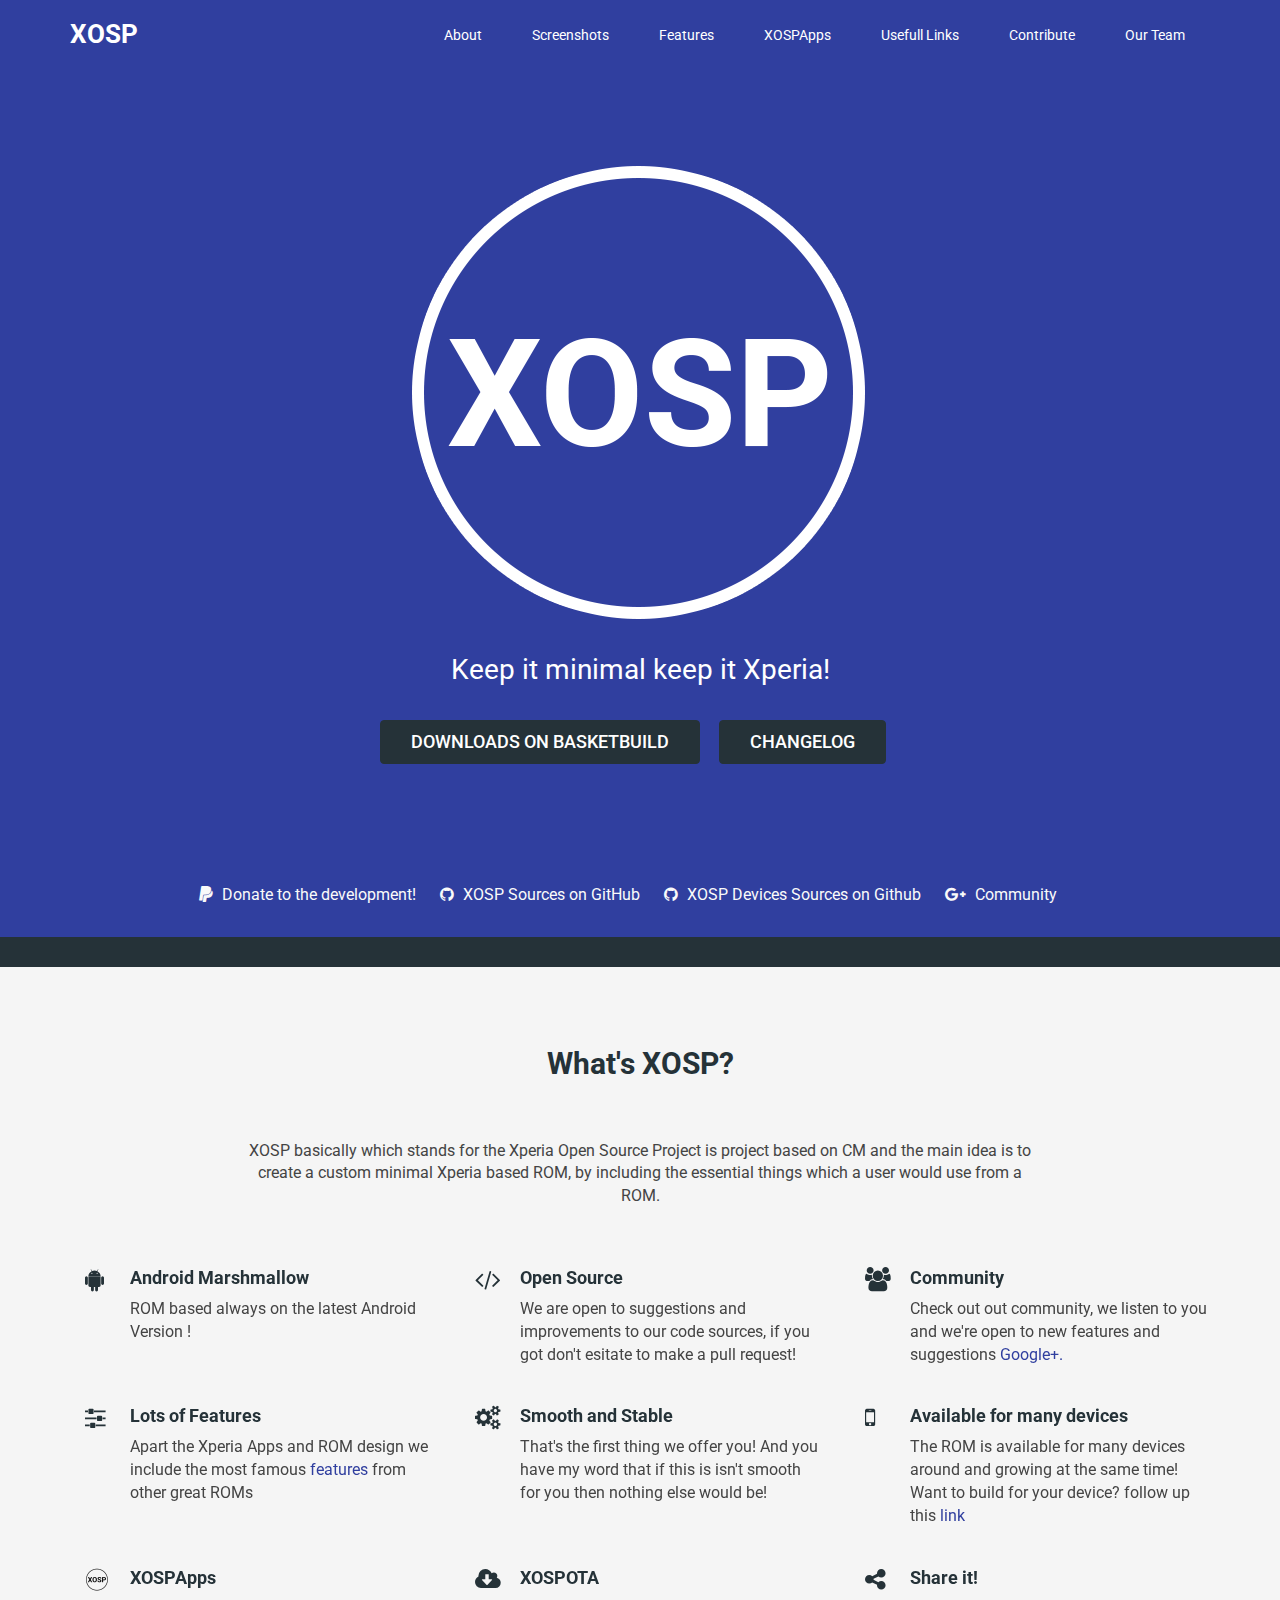
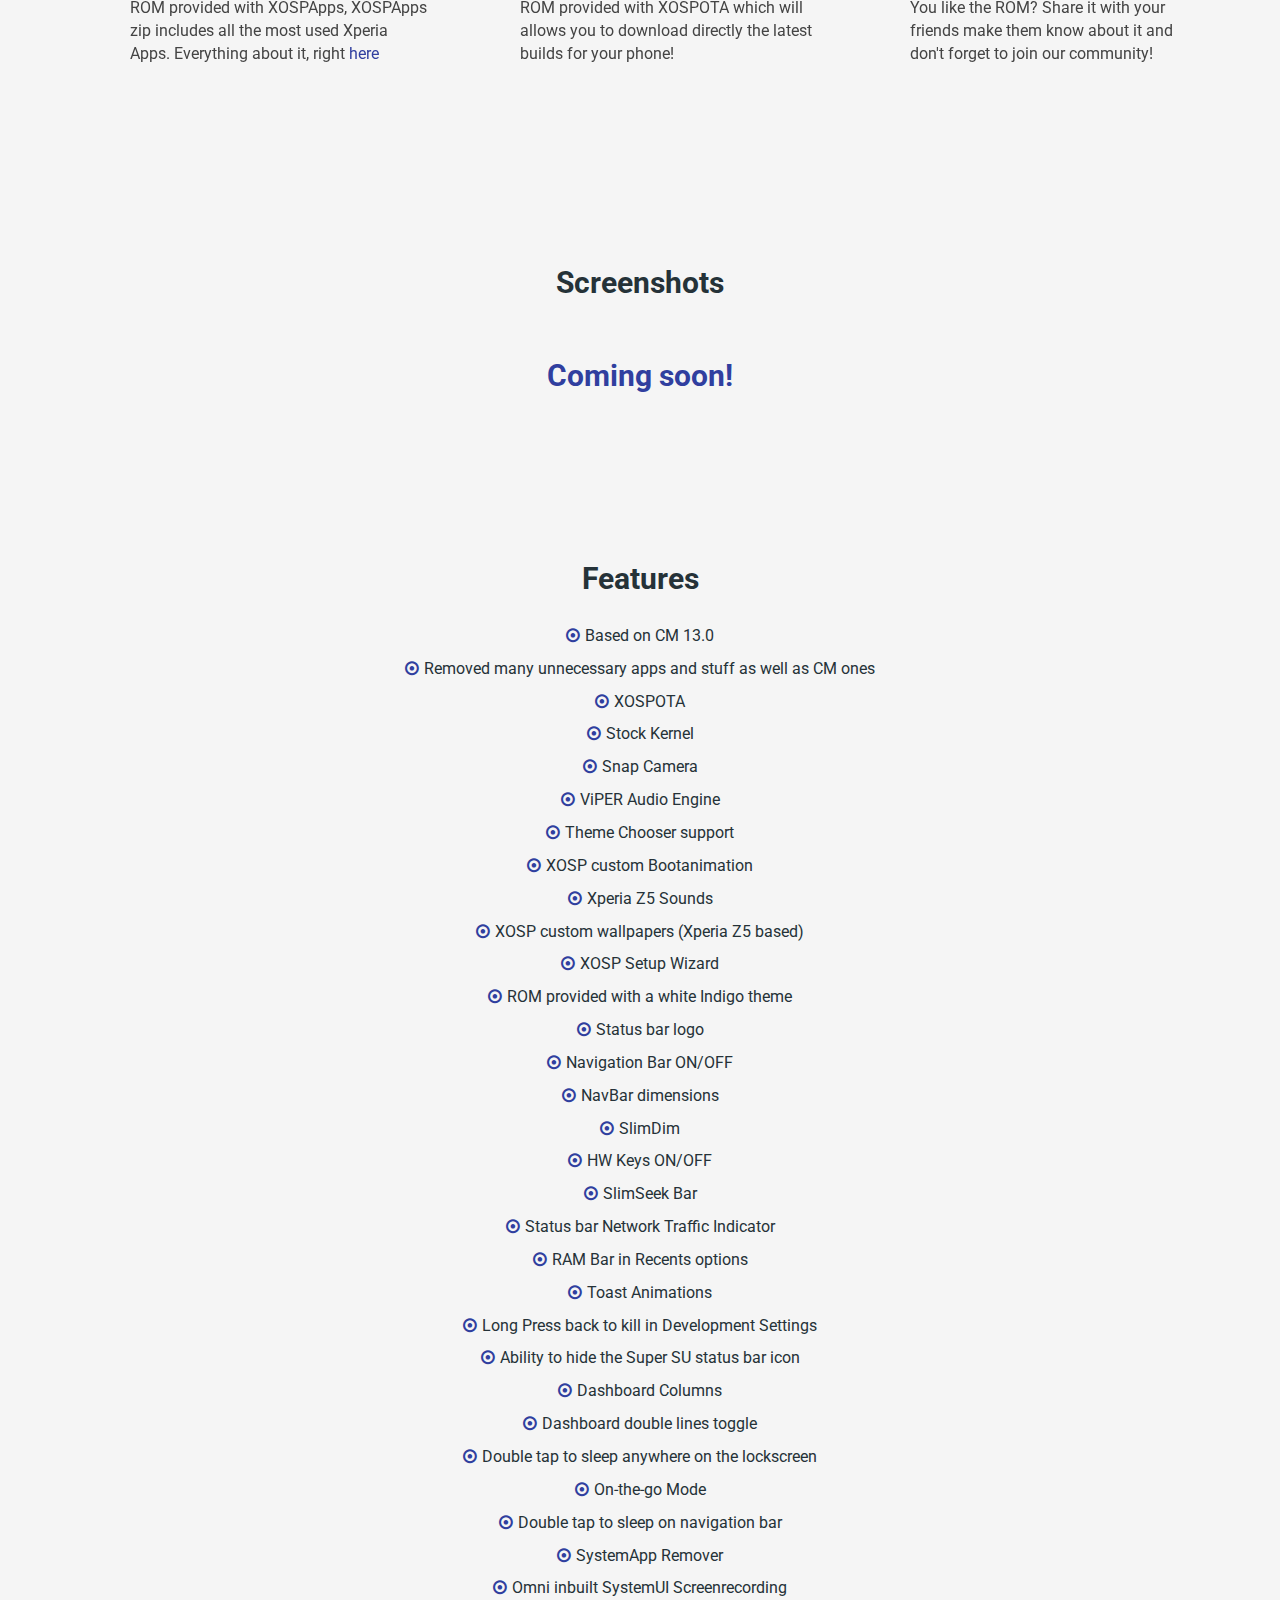
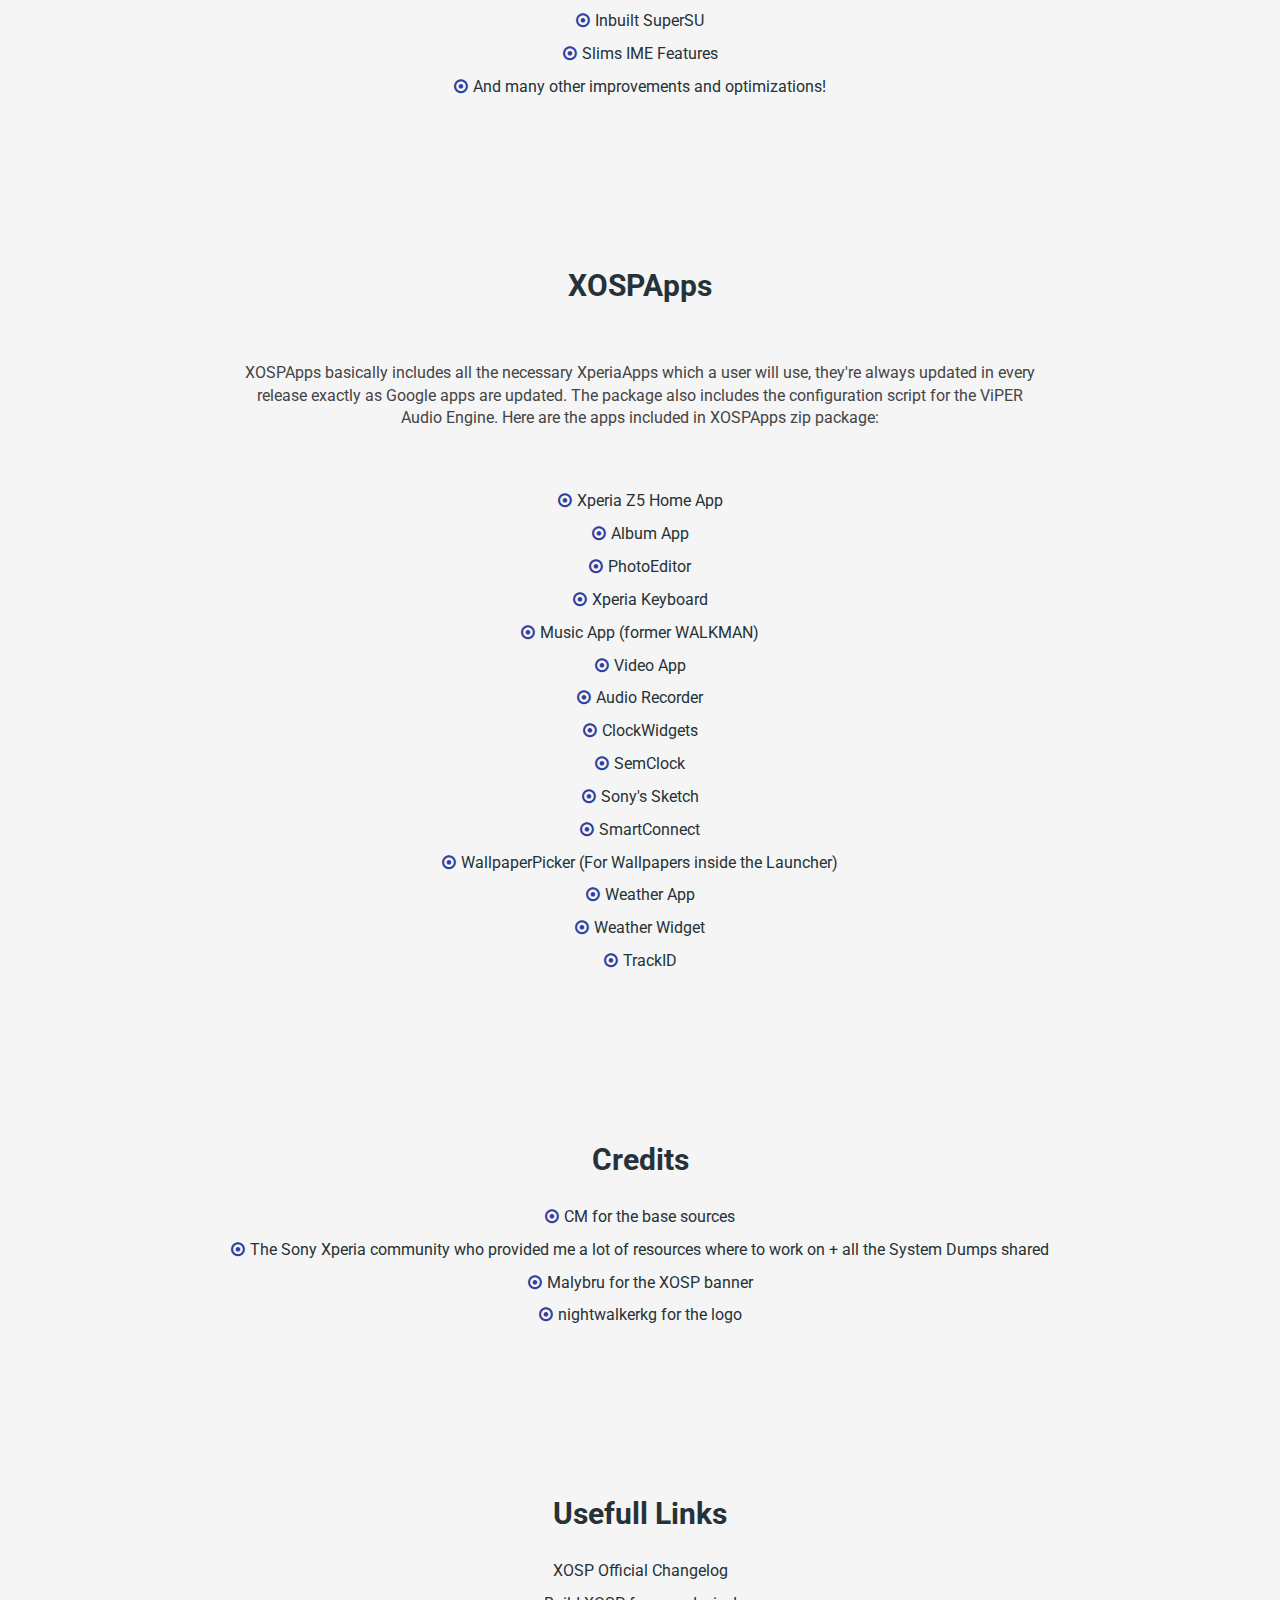
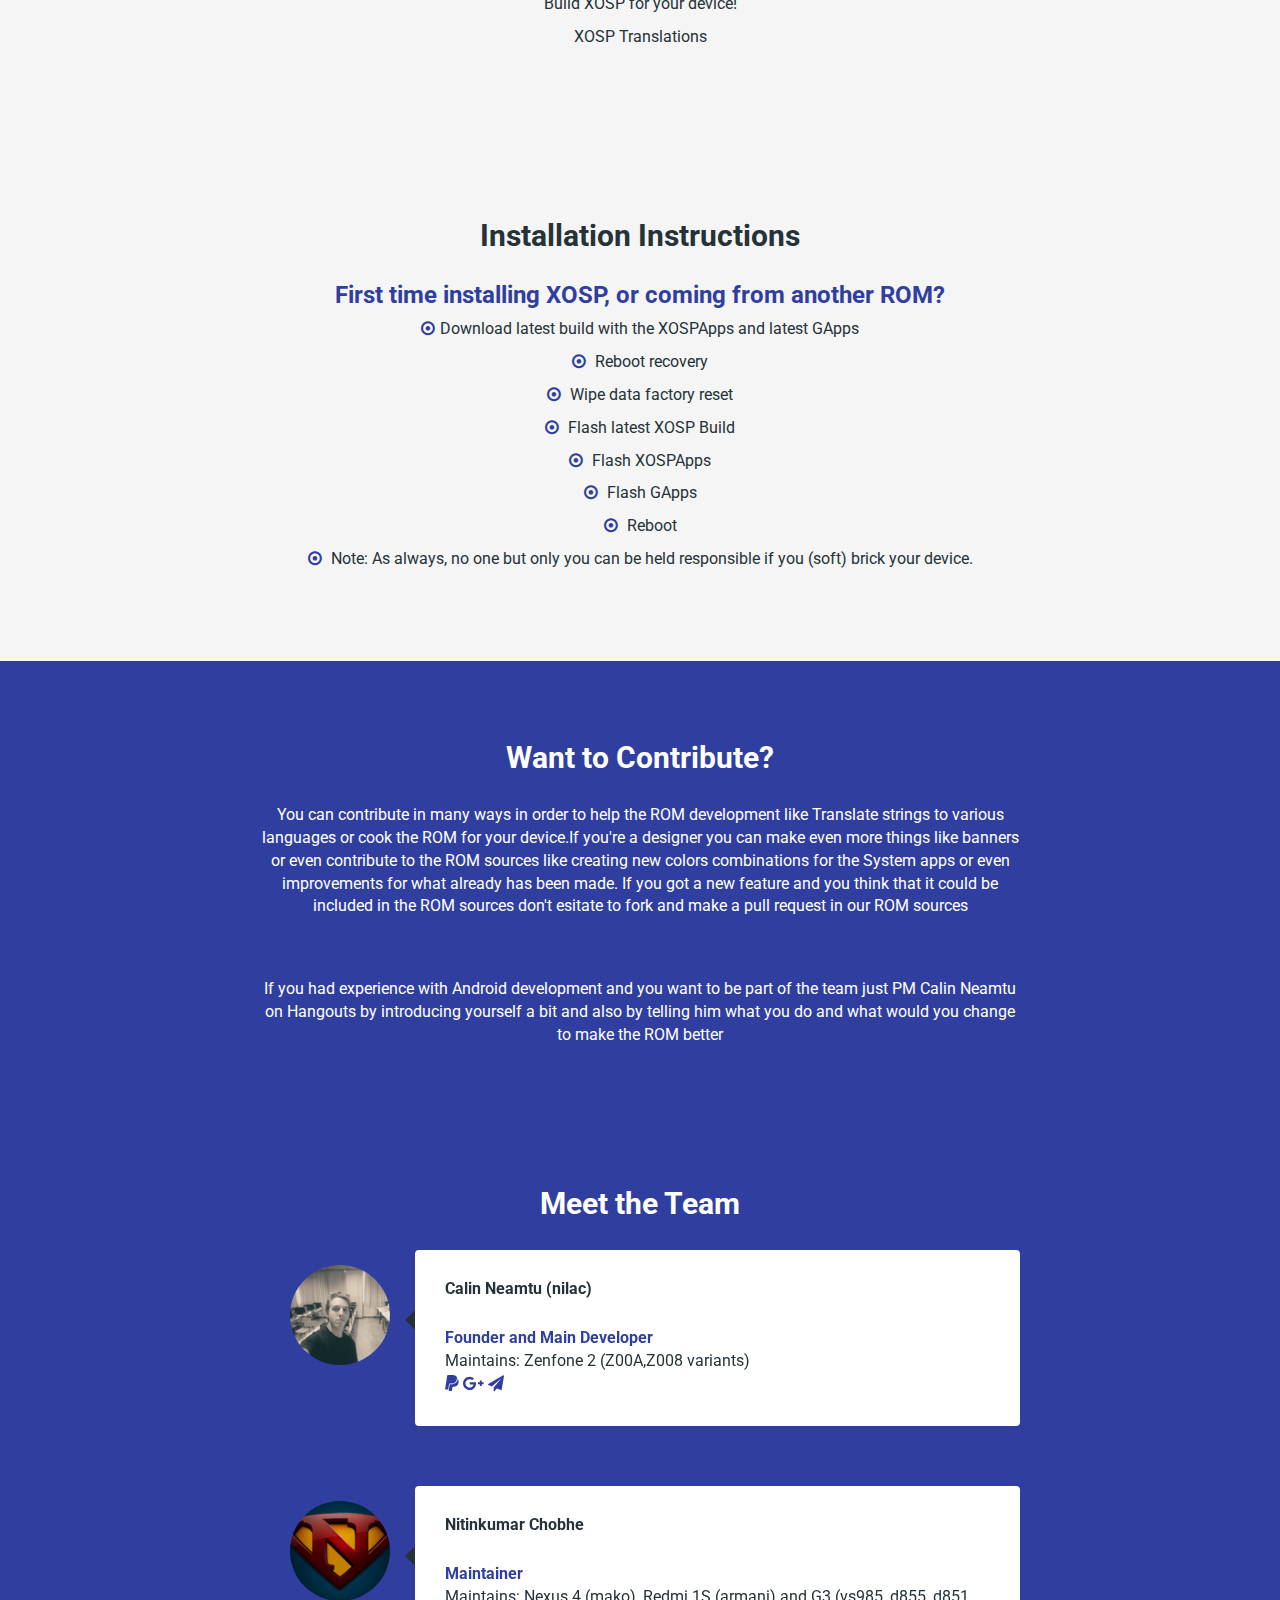
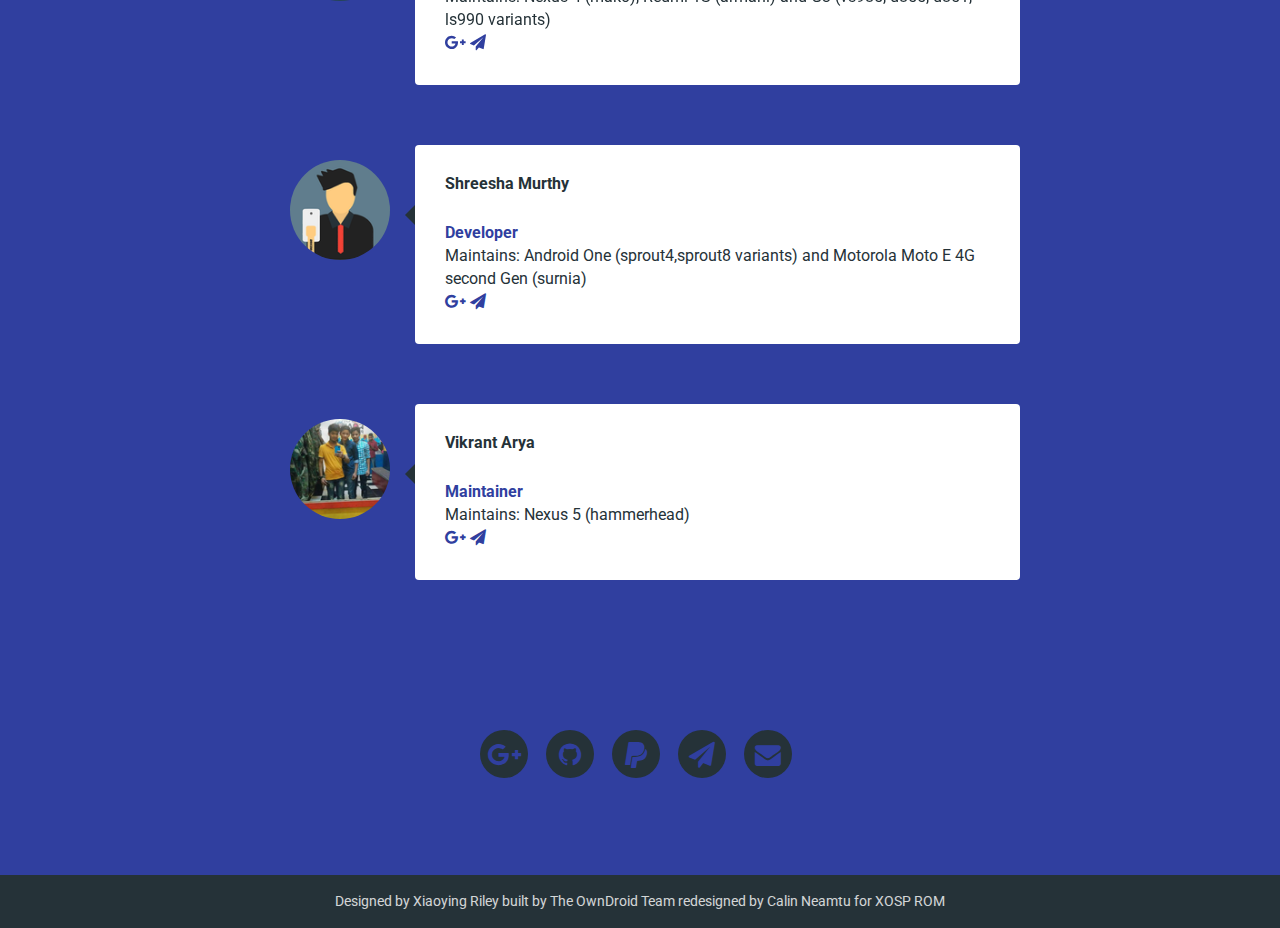
==== index.html @ aa4f6e62 "Small Updates" ====
<!DOCTYPE html>
<!--[if IE 8]> <html lang="en" class="ie8"> <![endif]-->
<!--[if IE 9]> <html lang="en" class="ie9"> <![endif]-->
<!--[if !IE]><!-->
<html lang="en">
<!--<![endif]-->

<head>
    <title>XOSP</title>
    <!-- Meta -->
    <meta charset="utf-8">
    <meta http-equiv="X-UA-Compatible" content="IE=edge">
    <meta name="viewport" content="width=device-width, initial-scale=1.0">
<!--
    ____  ___________    ___________________  
    \   \/  /\_____  \  /   _____/\______   \  
    \     /  /   |   \ \_____  \  |     ___/ 
    /     \ /    |    \/        \ |    |     
    /___/\  \\_______  /_______  / |____|   
    \_/        \/        \/          

  Official Website for XOSP ROM. Website created by Xiaoying Riley, built by the OwnDroid Team,redesigned Calin Neamtu for XOSP ROM.
  Code available on Github:
  https://github.com/OwnROM/ownrom.github.io
-->
    <!--Import Google Icon Font
      <link href="http://fonts.googleapis.com/icon?family=Material+Icons" rel="stylesheet">
      <!--Import materialize.css
      <link type="text/css" rel="stylesheet" href="assets/plugins/materialize/css/materialize.min.css"  media="screen,projection"/>

      <!--Let browser know website is optimized for mobile
      <meta name="viewport" contet="width=device-width, initial-scale=1.0"/>
    </head>

    <body>
      <!--Import jQuery before materialize.js
      <script type="text/javascript" src="https://code.jquery.com/jquery-2.1.1.min.js"></script>
      <script type="text/javascript" src="assets/plugins/materialize/js/materialize.min.js"></script>
    </body> -->
    <meta name="description" content="XOSP basically which stands for the Xperia Open Source Project is project based on CM and the main idea is to create a custom minimal Xperia based ROM, by including the essential things which a user would use from a ROM.">
    <meta name="author" content="Calin Neamtu">
    <meta name="keywords" content="Android,Custom ROM">
    <meta name=theme-color content="#303f9f">
    <meta name="viewport" content="width=device-width">
    <link rel="shortcut icon" href="favicon.ico">
    <link href='http://fonts.googleapis.com/css?family=Lato:300,400,300italic,400italic' rel='stylesheet' type='text/css'>
    <link href='http://fonts.googleapis.com/css?family=Montserrat:400,700' rel='stylesheet' type='text/css'>
    <!-- Global CSS -->
    <link rel="stylesheet" href="assets/plugins/bootstrap/css/bootstrap.min.css">
    <!-- Plugins CSS -->
    <link rel="stylesheet" href="assets/plugins/font-awesome/css/font-awesome.css">
    <link rel="stylesheet" href="assets/plugins/prism/prism.css">
    <!-- Theme CSS -->
    <link id="theme-style" rel="stylesheet" href="assets/css/styles.css">
    <link href='http://fonts.googleapis.com/css?family=Roboto:500,100,300,700,400' rel='stylesheet' type='text/css'>
</head>

<body data-spy="scroll">
    <!-- Header -->
    <header id="header" class="header">
        <div class="container">
            <h1 class="logo pull-left">
                <a class="scrollto" href="#promo">
                    <span class="logo-title">XOSP</span>
                </a>
            </h1>
            <nav id="main-nav" class="main-nav navbar-right" role="navigation">
                <div class="navbar-header">
                    <button class="navbar-toggle" type="button" data-toggle="collapse" data-target="#navbar-collapse">
                        <span class="sr-only">Toggle navigation</span>
                        <span class="icon-bar"></span>
                        <span class="icon-bar"></span>
                        <span class="icon-bar"></span>
                    </button>
                </div>
                <div class="navbar-collapse collapse" id="navbar-collapse">
                    <ul class="nav navbar-nav">
                        <li class="active nav-item sr-only"><a class="scrollto" href="#promo">Home</a>
                        </li>
                        <li class="nav-item"><a class="scrollto" href="#about">About</a>
                        </li>
                        <li class="nav-item"><a class="scrollto" href="#screenshots">Screenshots</a>
                        </li>
                        <li class="nav-item"><a class="scrollto" href="#features">Features</a>
                        </li>
                        <li class="nav-item"><a class="scrollto" href="#xospapps">XOSPApps</a>
                        </li>
                        <li class="nav-item"><a class="scrollto" href="#usefull_links">Usefull Links</a>
                        </li>
                        <li class="nav-item"><a class="scrollto" href="#contact">Contribute</a>
                        </li>
                        <li class="nav-item last"><a class="scrollto" href="#team">Our Team</a>
                        </li>
                    </ul>
                </div>
            </nav>
        </div>
    </header>

    <!-- Promo -->
    <section id="promo" class="promo section offset-header">
        <div class="container text-center">
        <div id="logo-background">
        <img alt="XOSP Logo" src="assets/images/xosp_white.png" />
        </div>
            <p class="intro">Keep it minimal keep it Xperia!</p>
            <div class="btns">
                <a class="btn btn-cta-primary" href="https://basketbuild.com/devs/XOSP">Downloads on BasketBuild</a>
                <a class="btn btn-cta-primary" href="changelog.html">ChangeLog</a>
            </div>
            <ul class="meta list-inline">
            <i class="fa fa-paypal"></i>
                        <li><a href="https://goo.gl/l9m5rr" target="_blank">Donate to the development!</a>
                        </li>
            <i class="fa fa-github"></i>
                        <li><a href="https://goo.gl/o5w9hI" target="_blank">XOSP Sources on GitHub</a>
                        </li>
            <i class="fa fa-github"></i>
                        <li><a href="https://goo.gl/LhO6u1" target="_blank">XOSP Devices Sources on Github</a>
                        </li>
            <i class="fa fa-google-plus"></i>
                        <li><a href="https://goo.gl/RZMYRL" target="_blank">Community</a>
                        </li>
            </ul>
        </div>
        <div class="social-media">
            <div class="social-media-inner container text-center">
                <ul class="list-inline">
                </ul>
            </div>
        </div>
    </section>

    <section id="about" class="about section">
        <div class="container">
            <h2 class="title text-center">What's XOSP?</h2>
            <p class="intro text-center">XOSP basically which stands for the Xperia Open Source Project is project based on CM and the main idea is to create a custom minimal Xperia based ROM, by including the essential things which a user would use from a ROM.</p>
            <div class="row">
                <div class="item col-md-4 col-sm-6 col-xs-12">
                    <div class="icon-holder">
                        <i class="fa fa-android"></i>
                    </div>
                    <div class="content">
                        <h3 class="sub-title">Android Marshmallow</h3>
                        <p>ROM based always on the latest Android Version !</a>
                        </p>
                    </div>
                </div>
                <div class="item col-md-4 col-sm-6 col-xs-12">
                    <div class="icon-holder">
                        <i class="fa fa-code"></i>
                    </div>
                    <div class="content">
                        <h3 class="sub-title">Open Source</h3>
                        <p>We are open to suggestions and improvements to our code sources, if you got don't esitate to make a pull request!
                        </p>
                    </div>
                </div>
                <div class="item col-md-4 col-sm-6 col-xs-12">
                    <div class="icon-holder">
                        <i class="fa fa-users"></i>
                    </div>
                    <div class="content">
                        <h3 class="sub-title">Community</h3>
                        <p>Check out out community, we listen to you and we're open to new features and suggestions <a href="https://goo.gl/RZMYRL" target="_blank">Google+.</a>
                        </p>
                    </div>
                </div>
                <div class="clearfix visible-md"></div>
                <div class="item col-md-4 col-sm-6 col-xs-12">
                    <div class="icon-holder">
                        <i class="fa fa-sliders"></i>
                    </div>
                    <div class="content">
                        <h3 class="sub-title">Lots of Features</h3>
                        <p>Apart the Xperia Apps and ROM design we include the most famous <a href="#features">features</a> from other great ROMs </p>
                    </div>
                </div>
                <div class="item col-md-4 col-sm-6 col-xs-12">
                    <div class="icon-holder">
                        <i class="fa fa-cogs"></i>
                    </div>
                    <div class="content">
                        <h3 class="sub-title">Smooth and Stable</h3>
                        <p>That's the first thing we offer you! And you have my word that if this is isn't smooth for you then nothing else would be!</p>
                    </div>
                </div>
                <div class="item col-md-4 col-sm-6 col-xs-12">
                    <div class="icon-holder">
                        <i class="fa fa-mobile"></i>
                    </div>
                    <div class="content">
                        <h3 class="sub-title">Available for many devices</h3>
                        <p>The ROM is available for many devices around and growing at the same time! Want to build for your device? follow up this <a href="https://github.com/XOSP-Project/platform_manifest" target="_blank">link</a>
                        </p>
                    </div>
                </div>
                <div class="item col-md-4 col-sm-6 col-xs-12">
                    <div class="icon-holder">
                       <img alt="Client Logo" title="Client Logo" src="assets/images/ic_reborn_main.png" /> 
                    </div>
                    <div class="content">
                        <h3 class="sub-title">XOSPApps</h3>
                        <p>ROM provided with XOSPApps, XOSPApps zip includes all the most used Xperia Apps. Everything about it, right <a href="#xospapps">here</a>
                        </p>
                    </div>
                </div>
                <div class="item col-md-4 col-sm-6 col-xs-12">
                    <div class="icon-holder">
                    <i class="fa fa-cloud-download"></i> 
                    </div>
                    <div class="content">
                        <h3 class="sub-title">XOSPOTA</h3>
                        <p>ROM provided with XOSPOTA which will allows you to download directly the latest builds for your phone!
                        </p>
                    </div>
                </div>
                <div class="item col-md-4 col-sm-6 col-xs-12">
                    <div class="icon-holder">
                    <i class="fa fa-share-alt"></i> 
                    </div>
                    <div class="content">
                        <h3 class="sub-title">Share it!</h3>
                        <p>You like the ROM? Share it with your friends make them know about it and don't forget to join our community!</a>
                        </p>
                    </div>
                </div>
            </div>
        </div>
    </section>  

    <!-- Screenshots -->
    <section id="screenshots" class="screenshots section">
        <div class="container">
            <div class="row text-center">
                <h2 class="title text-center">Screenshots</h2>
                <!--    <img width="250" height="423" class="text-center" src="assets/images/rsz_test1.png" />
                    <img width="250" height="423" class="text-center" src="assets/images/rsz_test1.png" />
                    <div class="btns">
                        <a class="btn btn-cta-primary" href="https://basketbuild.com/devs/XOSP">More Screenshots</a>
                -->
                <h2 class="subtitle text-center">Coming soon!</h2>
                </h2>
            </div>
        </div>
    </section>

    <!-- Features -->
    <section id="features" class="features section">
        <div class="container">
        <div class="row text-center">
            <h2 class="title">Features</h2>
            <ul class="feature-list list-unstyled">
                <li><i class="fa fa-dot-circle-o "></i>Based on CM 13.0</li>
                <li><i class="fa fa-dot-circle-o "></i>Removed many unnecessary apps and stuff as well as CM ones</li>
                <li><i class="fa fa-dot-circle-o "></i>XOSPOTA</li>
                <li><i class="fa fa-dot-circle-o "></i>Stock Kernel</li>
                <li><i class="fa fa-dot-circle-o "></i>Snap Camera</li>
                <li><i class="fa fa-dot-circle-o "></i>ViPER Audio Engine</li>
                <li><i class="fa fa-dot-circle-o "></i>Theme Chooser support</li>
                <li><i class="fa fa-dot-circle-o "></i>XOSP custom Bootanimation</li>
                <li><i class="fa fa-dot-circle-o "></i>Xperia Z5 Sounds</li>
                <li><i class="fa fa-dot-circle-o "></i>XOSP custom wallpapers (Xperia Z5 based)</li>
                <li><i class="fa fa-dot-circle-o "></i>XOSP Setup Wizard</li>
                <li><i class="fa fa-dot-circle-o "></i>ROM provided with a white Indigo theme</li>
                <li><i class="fa fa-dot-circle-o "></i>Status bar logo</li>
                <li><i class="fa fa-dot-circle-o "></i>Navigation Bar ON/OFF</li>
                <li><i class="fa fa-dot-circle-o "></i>NavBar dimensions</li>
                <li><i class="fa fa-dot-circle-o "></i>SlimDim</li>
                <li><i class="fa fa-dot-circle-o "></i>HW Keys ON/OFF</li>
                <li><i class="fa fa-dot-circle-o "></i>SlimSeek Bar</li>
                <li><i class="fa fa-dot-circle-o "></i>Status bar Network Traffic Indicator</li>
                <li><i class="fa fa-dot-circle-o "></i>RAM Bar in Recents options</li>
                <li><i class="fa fa-dot-circle-o "></i>Toast Animations</li>
                <li><i class="fa fa-dot-circle-o "></i>Long Press back to kill in Development Settings</li>
                <li><i class="fa fa-dot-circle-o "></i>Ability to hide the Super SU status bar icon</li>
                <li><i class="fa fa-dot-circle-o "></i>Dashboard Columns</li>
                <li><i class="fa fa-dot-circle-o "></i>Dashboard double lines toggle</li>
                <li><i class="fa fa-dot-circle-o "></i>Double tap to sleep anywhere on the lockscreen</li>
                <li><i class="fa fa-dot-circle-o "></i>On-the-go Mode</li>
                <li><i class="fa fa-dot-circle-o "></i>Double tap to sleep on navigation bar</li>
                <li><i class="fa fa-dot-circle-o "></i>SystemApp Remover</li>
                <li><i class="fa fa-dot-circle-o "></i>Omni inbuilt SystemUI Screenrecording</li>
                <li><i class="fa fa-dot-circle-o "></i>Inbuilt SuperSU</li>
                <li><i class="fa fa-dot-circle-o "></i>Slims IME Features</li>
                <li><i class="fa fa-dot-circle-o "></i>And many other improvements and optimizations!</li>
           </div>
        </div>
    </section>
    
    <section id="xospapps" class="xospapps section">
        <div class="container">
            <h2 class="title text-center">XOSPApps</h2>
            <p class="intro text-center">XOSPApps basically includes all the necessary XperiaApps which a user will use, they're always updated in every release exactly as Google apps are updated. The package also includes the configuration script for the ViPER Audio Engine. Here are the apps included in XOSPApps zip package:</p>
                <div class="row text-center">
                    <ul class="feature-list list-unstyled">
                    
                        <li><i class="fa fa-dot-circle-o "></i>Xperia Z5 Home App</li>
                        <li><i class="fa fa-dot-circle-o "></i>Album App</li>
                        <li><i class="fa fa-dot-circle-o "></i>PhotoEditor</li>
                        <li><i class="fa fa-dot-circle-o "></i>Xperia Keyboard</li>
                        <li><i class="fa fa-dot-circle-o "></i>Music App (former WALKMAN)</li>
                        <li><i class="fa fa-dot-circle-o "></i>Video App</li>
                        <li><i class="fa fa-dot-circle-o "></i>Audio Recorder</li>
                        <li><i class="fa fa-dot-circle-o "></i>ClockWidgets</li>
                        <li><i class="fa fa-dot-circle-o "></i>SemClock</li>
                        <li><i class="fa fa-dot-circle-o "></i>Sony's Sketch</li>
                        <li><i class="fa fa-dot-circle-o "></i>SmartConnect</li>
                        <li><i class="fa fa-dot-circle-o "></i>WallpaperPicker (For Wallpapers inside the Launcher)</li>
                        <li><i class="fa fa-dot-circle-o "></i>Weather App</li>
                        <li><i class="fa fa-dot-circle-o "></i>Weather Widget</li>
                        <li><i class="fa fa-dot-circle-o "></i>TrackID</li>
                    </ul>
                </div>
        </div>
    </section>
                    

    <section id="credits" class="credits section">
        <div class="container">
        <div class="row text-center">
            <h2 class="title">Credits</h2>
            <ul class="feature-list list-unstyled">

                <li><i class="fa fa-dot-circle-o "></i>CM for the base sources</li>
                <li><i class="fa fa-dot-circle-o "></i>The Sony Xperia community who provided me a lot of resources where to work on + all the System Dumps shared </li>
                <li><i class="fa fa-dot-circle-o "></i>Malybru for the XOSP banner</li>
                <li><i class="fa fa-dot-circle-o "></i>nightwalkerkg for the logo</li>
            </ul>
        </div>
        </div>
    </section>

    <section id="usefull_links" class="usefull_links section">
        <div class="container">
        <div class="row text-center">
            <ul class="feature-list list-unstyled">
                <h2 class="title">Usefull Links</h2>                        
                    <li><a href="changelog.html" target="_blank">XOSP Official Changelog</a></li>
                    <li><a href="https://github.com/XOSP-Project/platform_manifest" target="_blank">Build XOSP for your device!</a></li>
                    <li><a href="https://os4fvts.oneskyapp.com/admin/project/dashboard/project/136264" target="_blank">XOSP Translations</a></li> 
            </ul>
        </div>
        </div>
    </section>
        
    <section id="installation" class="installation section">
        <div class="container">
        <div class="row text-center">
            <ul class="feature-list list-unstyled">
                <h2 class="title text-center">Installation Instructions</h2>
                <h3 class="subtitle text-center">First time installing XOSP, or coming from another ROM?</h3>
                    <li><i class="fa fa-dot-circle-o "></i>Download latest build with the XOSPApps and latest GApps</li>
                    <li><i class="fa fa-dot-circle-o "></i> Reboot recovery</li>
                    <li><i class="fa fa-dot-circle-o "></i> Wipe data factory reset</li>
                    <li><i class="fa fa-dot-circle-o "></i> Flash latest XOSP Build</li>
                    <li><i class="fa fa-dot-circle-o "></i> Flash XOSPApps</li>
                    <li><i class="fa fa-dot-circle-o "></i> Flash GApps</li>
                    <li><i class="fa fa-dot-circle-o "></i> Reboot</li>
                    <li><i class="fa fa-dot-circle-o "></i> Note: As always, no one but only you can be held responsible if you (soft) brick your device.</li>
            </ul>
        </div>
        </div>
    </section>


    <!-- Contact Section -->
    <section id="contact" class="contact section has-pattern">
        <div class="container">
            <div class="contact-inner">
                <h2 class="title  text-center">Want to Contribute?</h2>
                <p class="intro  text-center">You can contribute in many ways in order to help the ROM development like Translate strings to various languages or cook the ROM for your device.If you're a designer you can make even more things like banners or even contribute to the ROM sources like creating new colors combinations for the System apps or even improvements for what already has been made. If you got a new feature and you think that it could be included in the ROM sources don't esitate to fork and make a pull request in our ROM sources</p>
                <p class="intro  text-center">If you had experience with Android development and you want to be part of the team just PM Calin Neamtu on Hangouts by introducing yourself a bit and also by telling him what you do and what would you change to make the ROM better</p>
                </p>
            </div>
        </div>
        </div>


        <!-- Team -->
        <section id="team" class="contact section has-pattern">
            <div class="container">
                <div class="contact-inner">
                    <h2 class="title  text-center">Meet the Team</h2>
                    <div class="author-message">
                        <div class="profile">
                            <img class="img-responsive" src="assets/profiles/Calin.png" alt="" />
                        </div>
                        <div class="speech-bubble">
                            <h3 class="sub-title">Calin Neamtu (nilac)</h3>
                            <div class="source">
                                <span class="title"><b>Founder and Main Developer</b></span>
                                <br>
                                <span class="body">Maintains: Zenfone 2 (Z00A,Z008 variants) </span>
                                <br />
                                <a href="https://www.paypal.com/cgi-bin/webscr?cmd=_s-xclick&hosted_button_id=G8GQXJCCVVMS6"><i class="fa fa-paypal"></i></a>
                                <a href="https://plus.google.com/u/0/+C%C4%83linNeam%C5%A3u/posts"><i class="fa fa-google-plus"></i></a>
                                <a href="https://web.telegram.org/#/im?p=@nilac8991"><i class="fa fa-paper-plane"></i></a>
                            </div>
                        </div>
                    </div>

                    <div class="author-message">
                        <div class="profile">
                            <img class="img-responsive" src="assets/profiles/Nitin.png" alt="" />
                        </div>
                        <!--//profile-->
                        <div class="speech-bubble">
                            <h3 class="sub-title">Nitinkumar Chobhe</h3>
                            <div class="source">
                                <span class="title"><b>Maintainer</b></span>
                                <br>
                                <span class="body">Maintains: Nexus 4 (mako), Redmi 1S (armani) and G3 (vs985, d855, d851, ls990 variants) </span>
                                <br />
                                <a href="https://plus.google.com/u/0/+NitinkumarChobhe/posts"><i class="fa fa-google-plus"></i></a>
                                <a href="https://web.telegram.org/#/im?p=@Nitin1438"><i class="fa fa-paper-plane"></i></a>
                            </div>
                        </div>
                    </div>

                    <div class="author-message">
                        <div class="profile">
                            <img class="img-responsive" src="assets/profiles/Shreesha.png" alt="" />
                        </div>
                        <div class="speech-bubble">
                            <h3 class="sub-title">Shreesha Murthy</h3>
                            <div class="source">
                                <span class="title"><b>Developer</b></span>
                                <br>
                                <span class="body">Maintains: Android One (sprout4,sprout8 variants) and Motorola Moto E 4G second Gen (surnia) </span>
                                <br />
                                <a href="https://plus.google.com/u/0/+shreeshamurthy/posts"><i class="fa fa-google-plus"></i></a>
                                <a href="https://web.telegram.org/#/im?p=@Shreesha_Murthy"><i class="fa fa-paper-plane"></i></a>
                            </div>
                        </div>
                    </div>

                    <div class="author-message">
                        <div class="profile">
                            <img class="img-responsive" src="assets/profiles/Vikrant.png" alt="" />
                        </div>
                        <div class="speech-bubble">
                            <h3 class="sub-title">Vikrant Arya</h3>
                            <div class="source">
                                <span class="title"><b>Maintainer</b></span>
                                <br>
                                <span class="body">Maintains: Nexus 5 (hammerhead) </span>
                                <br/>
                                <a href="https://plus.google.com/u/0/110942027808556181904/posts"><i class="fa fa-google-plus"></i></a>
                                <a href="https://web.telegram.org/#/im?p=@vikrant699"><i class="fa fa-paper-plane"></i></a>
                            </div>
                        </div>
                    </div>
                </div>
            </div>
            </div>
            </div>
        </section>

        <div class="clearfix"></div>
        <div class="info text-center">
            <ul class="social-icons list-inline">
                <li class="last" title"Join our community!"><a href="https://goo.gl/RZMYRL" target="_blank"><i class="fa fa-google-plus"></i></a>
                </li>
                <li class="last"><a href="https://goo.gl/o5w9hI" target="_blank"><i class="fa fa-github"></i></a>
                </li>
                <li class="last"><a href="https://goo.gl/l9m5rr" target="_blank"><i class="fa fa-paypal"></i></a>
                </li>
                <li class="last"><a href="https://telegram.me/xosp_channel" target="_blank"><i class="fa fa-paper-plane"></i></a>
                </li>
                <li class="last"><a href="mailto: xperiaopensourceproject@gmail.com"><i class="fa fa-envelope"></i></a>
                </li>
            </ul>
        </div>
        </div>
    </section>


    <!-- Footer -->
    <footer class="footer">
        <div class="container text-center">
            <small class="copyright">Designed by <a href="http://themes.3rdwavemedia.com" target="_blank">Xiaoying Riley</a> built by <a href="http://bit.ly/1Fye9Gd" target="_blank">The OwnDroid Team</a> redesigned by <a href="https://plus.google.com/u/0/+C%C4%83linNeam%C5%A3u/posts" target="_blank">Calin Neamtu</a> for XOSP ROM </small>
        </div>
    </footer>

    <!-- Javascript -->
    <script type="text/javascript" src="assets/plugins/jquery-1.11.1.min.js"></script>
    <script type="text/javascript" src="assets/plugins/jquery-migrate-1.2.1.min.js"></script>
    <script type="text/javascript" src="assets/plugins/jquery.easing.1.3.js"></script>
    <script type="text/javascript" src="assets/plugins/bootstrap/js/bootstrap.min.js"></script>
    <script type="text/javascript" src="assets/plugins/jquery-scrollTo/jquery.scrollTo.min.js"></script>
    <script type="text/javascript" src="assets/plugins/prism/prism.js"></script>
    <script type="text/javascript" src="assets/js/main.js"></script>
</body>

</html>
---- assets/plugins/prism/prism.css ----
/* http://prismjs.com/download.html?themes=prism-okaidia&languages=markup+css+clike+javascript+php+python */
/**
 * okaidia theme for JavaScript, CSS and HTML
 * Loosely based on Monokai textmate theme by http://www.monokai.nl/
 * @author ocodia
 */

code[class*="language-"],
pre[class*="language-"] {
	color: #f8f8f2;
	text-shadow: 0 1px rgba(0, 0, 0, 0.3);
	font-family: Consolas, Monaco, 'Andale Mono', monospace;
	direction: ltr;
	text-align: left;
	white-space: pre;
	word-spacing: normal;
	word-break: normal;
	line-height: 1.5;

	-moz-tab-size: 4;
	-o-tab-size: 4;
	tab-size: 4;

	-webkit-hyphens: none;
	-moz-hyphens: none;
	-ms-hyphens: none;
	hyphens: none;
}

/* Code blocks */
pre[class*="language-"] {
	padding: 1em;
	margin: .5em 0;
	overflow: auto;
	border-radius: 0.3em;
}

:not(pre) > code[class*="language-"],
pre[class*="language-"] {
	background: #272822;
}

/* Inline code */
:not(pre) > code[class*="language-"] {
	padding: .1em;
	border-radius: .3em;
}

.token.comment,
.token.prolog,
.token.doctype,
.token.cdata {
	color: slategray;
}

.token.punctuation {
	color: #f8f8f2;
}

.namespace {
	opacity: .7;
}

.token.property,
.token.tag,
.token.constant,
.token.symbol,
.token.deleted {
	color: #f92672;
}

.token.boolean,
.token.number {
	color: #ae81ff;
}

.token.selector,
.token.attr-name,
.token.string,
.token.char,
.token.builtin,
.token.inserted {
	color: #a6e22e;
}

.token.operator,
.token.entity,
.token.url,
.language-css .token.string,
.style .token.string,
.token.variable {
	color: #f8f8f2;
}

.token.atrule,
.token.attr-value {
	color: #e6db74;
}

.token.keyword {
	color: #66d9ef;
}

.token.regex,
.token.important {
	color: #fd971f;
}

.token.important {
	font-weight: bold;
}

.token.entity {
	cursor: help;
}
---- assets/css/styles.css ----
/*
 * Template Name: devAid - Responsive Website Template for developers
 * Version: 1.0
 * Author: Xiaoying Riley at 3rd Wave Media
 * Website: http://themes.3rdwavemedia.com/
 * Twitter: @3rdwave_themes
*/
/* Default */
/* ======= Base ======= */
body {
  font-family: 'Roboto', sans-serif;
  color: #444444;
  font-size: 16px;
  -webkit-font-smoothing: antialiased;
  -moz-osx-font-smoothing: grayscale;
}
h1,
h2,
h3,
h4,
h5,
h6 {
  font-family: 'Roboto', sans-serif;
  font-weight: 700;
  color: #303f9f;
}
a {
  color: #303f9f;
  -webkit-transition: all 0.4s ease-in-out;
  -moz-transition: all 0.4s ease-in-out;
  -ms-transition: all 0.4s ease-in-out;
  -o-transition: all 0.4s ease-in-out;
}
a:hover {
  text-decoration: underline;
  color: #0e98c5;
}
.btn,
a.btn {
  -webkit-transition: all 0.4s ease-in-out;
  -moz-transition: all 0.4s ease-in-out;
  -ms-transition: all 0.4s ease-in-out;
  -o-transition: all 0.4s ease-in-out;
  font-family: 'Roboto', sans-serif;
  padding: 8px 16px;
  font-weight: bold;
}
.btn .fa,
a.btn .fa {
  margin-right: 5px;
}
.btn:focus,
a.btn:focus {
  color: #fff;
}
a.btn-cta-primary,
.btn-cta-primary {
  background: #253238;
  border: 1px solid #253238;
  color: #fff;
  font-weight: 500;
  text-transform: uppercase;
}
a.btn-cta-primary:hover,
.btn-cta-primary:hover {
  background: #253238;
  border: 1px solid #253238;
  color: #fff;
}
a.btn-cta-secondary,
.btn-cta-secondary {
  background: #ceebe8;
  border: 1px solid #ceebe8;
  color: #253238;
  font-weight: 500;
  text-transform: uppercase;
}
a.btn-cta-secondary:hover,
.btn-cta-secondary:hover {
  background: #ceebe8;
  border: 1px solid #ceebe8;
  color: #253238;
}
.text-highlight {
  color: #074f66;
}
.offset-header {
  padding-top: 90px;
}
pre code {
  font-size: 16px;
}
/* ======= Header ======= */
.header {
  padding: 10px 0;
  background: #303f9f;
  color: #fff;
  position: fixed;
  width: 100%;
}
.header.navbar-fixed-top {
  background: #fff;
  z-index: 9999;
  -webkit-box-shadow: 0 0 4px rgba(0, 0, 0, 0.4);
  -moz-box-shadow: 0 0 4px rgba(0, 0, 0, 0.4);
  box-shadow: 0 0 4px rgba(0, 0, 0, 0.4);
}
.header.navbar-fixed-top .logo a {
  color: #303f9f;
}
.header.navbar-fixed-top .main-nav .nav .nav-item a {
  color: #666666;
}

.header .logo {
  margin: 0;
  font-size: 26px;
  padding-top: 10px;
}
.header .logo a {
  color: #fff;
}
.header .logo a:hover {
  text-decoration: none;
}
.header .main-nav button {
  background: #074f66;
  color: #fff !important;
  -webkit-border-radius: 4px;
  -moz-border-radius: 4px;
  -ms-border-radius: 4px;
  -o-border-radius: 4px;
  border-radius: 4px;
  -moz-background-clip: padding;
  -webkit-background-clip: padding-box;
  background-clip: padding-box;
}
.header .main-nav button:focus {
  outline: none;
}
.header .main-nav button .icon-bar {
  background-color: #fff;
}
.header .main-nav .navbar-collapse {
  padding: 0;
}
.header .main-nav .nav .nav-item {
  font-weight: normal;
  margin-right: 30px;
  font-family: 'Roboto', sans-serif;
}
.header .main-nav .nav .nav-item.active a {
  color: #303f9f;
  background: none;
}
.header .main-nav .nav .nav-item a {
  color: #fff;
  -webkit-transition: none;
  -moz-transition: none;
  -ms-transition: none;
  -o-transition: none;
  font-size: 14px;
  padding: 15px 10px;
}
.header .main-nav .nav .nav-item a:hover {
  color: #303f9f;
  background: none;
}
.header .main-nav .nav .nav-item a:focus {
  outline: none;
  background: none;
}
.header .main-nav .nav .nav-item a:active {
  outline: none;
  background: none;
}
.header .main-nav .nav .nav-item.active {
  color: #303f9f;
}
.header .main-nav .nav .nav-item.last {
  margin-right: 0;
}
/* ======= Promo Section ======= */
.promo {
  background: #303f9f;
  color: #fff;
  padding-top: 150px;
}
.promo .title {
  font-size: 98px;
  color: #253238;
  margin-top: 0;
  font-weight: 300;
}
.promo .title .highlight {
  color: #ceebe8;
  font-weight: 500;
}
.promo.logo {
  height:500px;
  width:500px;
}
.promo.logo.background{
  max-width:100%; 
  max-height:100%;
  margin:auto;
  display:auto;
}
.promo .intro {
  font-size: 28px;
  max-width: 680px;
  margin: 0 auto;
  margin-bottom: 30px;
}
.promo .btns .btn {
  margin-right: 15px;
  font-size: 18px;
  padding: 8px 30px;
}
.promo .meta {
  margin-top: 120px;
  margin-bottom: 30px;
  color: #FAFAFA;
}
.promo .meta li {
  margin-right: 15px;
}
.promo .meta a {
  color: #FAFAFA;
}
.promo .meta a:hover {
  color: #253238;
}
.promo .social-media {
  background: #253238;
  padding: 10px 0;
  margin: 0 auto;
}
.promo .social-media li {
  margin-top: 15px;
}
.promo .social-media li.facebook-like {
  margin-top: 0;
  position: relative;
  top: -5px;
}
/* ======= About Section ======= */
.about {
  padding: 80px 0;
  background: #f5f5f5;
}
.about .title {
  color: #253238;
  margin-top: 0;
  margin-bottom: 60px;
}
.about .intro {
  max-width: 800px;
  margin: 0 auto;
  margin-bottom: 60px;
}
.about .item {
  position: relative;
  margin-bottom: 30px;
}
.about .item .icon-holder {
  position: absolute;
  left: 30px;
  top: 0;
}
.about .item .icon-holder-links {
  position: static;
  left: 35px;
  position: left;
}
.about .item .icon-holder .fa {
  font-size: 24px;
  color: #253238;
}
.about .item .content {
  padding-left: 60px;
}
.about .item .content .sub-title {
  margin-top: 0;
  color: #253238;
  font-size: 18px;
}
/* ======= Screenshots Section ======= */
.screenshots {
  padding: 80px 0;
  background: #f5f5f5;
}
.screenshots .title {
  color: #253238;
  margin-top: 0;
  margin-bottom: 60px;
}
.screenshots .intro {
  max-width: 800px;
  margin: 0 auto;
  margin-bottom: 60px;
}
.screenshots .item {
  position: relative;
  margin-bottom: 30px;
}
.screenshots .item .icon-holder {
  position: absolute;
  left: 30px;
  top: 0;
}
.screenshots .item .icon-holder-links {
  position: static;
  left: 35px;
  position: left;
}
.screenshots .item .icon-holder .fa {
  font-size: 24px;
  color: #253238;
}
.screenshots .item .content {
  padding-left: 60px;
}
.screenshots .item .content .sub-title {
  margin-top: 0;
  color: #253238;
  font-size: 18px;
}
.screenshots.image {
  height:500px;
  width:500px;
}
.screenshots.image.background{
  max-width:100%; 
  max-height:100%;
  margin:auto;
  display:auto;
  position: center;
}
/* ======= Features Section ======= */
.features {
  padding: 80px 0;
  background: #f5f5f5;
  color: #303f9f;
}
.features .title {
  color: #253238;
  margin-top: 0;
  margin-bottom: 30px;
}
.features a {
  color: #253238;
}
.features a:hover {
  color: #253238;
}
.features .feature-list li {
  margin-bottom: 10px;
  color: #253238;
}
.features .feature-list li .fa {
  margin-right: 5px;
  color: #303f9f;
}
.features.xosplogo {
  height:25px;
  width:25px;
}
/* ======= XOSPApps Section ======= */
.xospapps {
  padding: 80px 0;
  background: #f5f5f5;
}
.xospapps .title {
  color: #253238;
  margin-top: 0;
  margin-bottom: 60px;
}
.xospapps .intro {
  max-width: 800px;
  margin: 0 auto;
  margin-bottom: 60px;
}
.xospapps .item {
  position: relative;
  margin-bottom: 30px;
}
.xospapps .item .icon-holder {
  position: absolute;
  left: 30px;
  top: 0;
}
.xospapps .item .icon-holder-links {
  position: static;
  left: 35px;
  position: left;
}
.xospapps .item .icon-holder .fa {
  font-size: 24px;
  color: #303f9f;
}
.xospapps .item .content {
  padding-left: 60px;
}
.xospapps .item .content .sub-title {
  margin-top: 0;
  color: #253238;
  font-size: 18px;
}
.xospapps .feature-list li {
  margin-bottom: 10px;
  color: #253238;
}
.xospapps .feature-list li .fa {
  margin-right: 5px;
  color: #303f9f;
}
/* ======= Credits Section ======= */
.credits {
  padding: 80px 0;
  background: #f5f5f5;
  color: #303f9f;
}
.credits .title {
  color: #253238;
  margin-top: 0;
  margin-bottom: 30px;
}
.credits a {
  color: #253238;
}
.credits a:hover {
  color: #253238;
}
.credits .feature-list li {
  margin-bottom: 10px;
  color: #253238;
}
.credits .feature-list li .fa {
  margin-right: 5px;
  color: #303f9f;
}
/* ======= Usefull Links Section ======= */
.usefull_links {
  padding: 80px 0;
  background: #f5f5f5;
  color: #303f9f;
}
.usefull_links .title {
  color: #253238;
  margin-top: 0;
  margin-bottom: 30px;
}
.usefull_links a {
  color: #253238;
}
.usefull_links a:hover {
  color: #253238;
}
.usefull_links .feature-list li {
  margin-bottom: 10px;
  color: #253238;
}
.usefull_links .feature-list li .fa {
  margin-right: 5px;
  color: #303f9f;
}
/* ======= Installation Section ======= */
.installation {
  padding: 80px 0;
  background: #f5f5f5;
  color: #303f9f;
}
.installation .title {
  color: #253238;
  margin-top: 0;
  margin-bottom: 30px;
}
.installation a {
  color: #253238;
}
.installation a:hover {
  color: #253238;
}
.installation .feature-list li {
  margin-bottom: 10px;
  color: #253238;
}
.installation .feature-list li .fa {
  margin-right: 5px;
  color: #303f9f;
}
/* ======= Docs Section ======= */
.docs {
  padding: 80px 0;
  background: #f5f5f5;
}
.docs .title {
  color: #253238;
  margin-top: 0;
  margin-bottom: 30px;
}
.docs .docs-inner {
  max-width: 800px;
  background: #fff;
  padding: 30px;
  -webkit-border-radius: 4px;
  -moz-border-radius: 4px;
  -ms-border-radius: 4px;
  -o-border-radius: 4px;
  border-radius: 4px;
  -moz-background-clip: padding;
  -webkit-background-clip: padding-box;
  background-clip: padding-box;
  margin: 0 auto;
}
.docs .block {
  margin-bottom: 60px;
}
.docs .code-block {
  margin: 30px inherit;
}
.docs .code-block pre[class*="language-"] {
  -webkit-border-radius: 4px;
  -moz-border-radius: 4px;
  -ms-border-radius: 4px;
  -o-border-radius: 4px;
  border-radius: 4px;
  -moz-background-clip: padding;
  -webkit-background-clip: padding-box;
  background-clip: padding-box;
}
/* ======= License Section ======= */
.license {
  padding: 80px 0;
  background: #f5f5f5;
}
.license .title {
  margin-top: 0;
  margin-bottom: 60px;
  color: #253238;
}
.license .license-inner {
  max-width: 800px;
  background: #fff;
  padding: 30px;
  -webkit-border-radius: 4px;
  -moz-border-radius: 4px;
  -ms-border-radius: 4px;
  -o-border-radius: 4px;
  border-radius: 4px;
  -moz-background-clip: padding;
  -webkit-background-clip: padding-box;
  background-clip: padding-box;
  margin: 0 auto;
}
.license .info {
  max-width: 760px;
  margin: 0 auto;
}
.license .cta-container {
  max-width: 540px;
  margin: 0 auto;
  margin-top: 60px;
  -webkit-border-radius: 4px;
  -moz-border-radius: 4px;
  -ms-border-radius: 4px;
  -o-border-radius: 4px;
  border-radius: 4px;
  -moz-background-clip: padding;
  -webkit-background-clip: padding-box;
  background-clip: padding-box;
}
.license .cta-container .speech-bubble {
  background: #ceebe8;
  color: #253238;
  padding: 30px;
  margin-bottom: 30px;
  position: relative;
  -webkit-border-radius: 4px;
  -moz-border-radius: 4px;
  -ms-border-radius: 4px;
  -o-border-radius: 4px;
  border-radius: 4px;
  -moz-background-clip: padding;
  -webkit-background-clip: padding-box;
  background-clip: padding-box;
}
.license .cta-container .speech-bubble:after {
  position: absolute;
  left: 50%;
  bottom: -10px;
  margin-left: -10px;
  content: "";
  display: inline-block;
  width: 0;
  height: 0;
  border-left: 10px solid transparent;
  border-right: 10px solid transparent;
  border-top: 10px solid #d6f3fc;
}
.license .cta-container .icon-holder {
  margin-bottom: 15px;
}
.license .cta-container .icon-holder .fa {
  font-size: 56px;
}
.license .cta-container .intro {
  margin-bottom: 30px;
}
/* ======= Contact Section ======= */
.contact {
  padding: 80px 0;
  background: #303f9f;
  color: #fff;
}
.contact .contact-inner {
  max-width: 760px;
  margin: 0 auto;
}
.contact .title {
  color: #fff;
  margin-top: 0;
  margin-bottom: 30px;
}
.contact .intro {
  margin-bottom: 60px;
}
.contact a {
  color: #253238;
}
.contact a:hover {
  color: #253238;
}
.contact .author-message {
  position: relative;
  margin-bottom: 60px;
}
.contact .author-message .profile {
  position: absolute;
  left: 30px;
  top: 15px;
  width: 100px;
  height: 100px;
}
.contact .author-message .profile img {
  -webkit-border-radius: 50%;
  -moz-border-radius: 50%;
  -ms-border-radius: 50%;
  -o-border-radius: 50%;
  border-radius: 50%;
  -moz-background-clip: padding;
  -webkit-background-clip: padding-box;
  background-clip: padding-box;
}
.contact .author-message .speech-bubble {
  margin-left: 155px;
  background: #ffffff;
  color: #253238;
  padding: 30px;
  -webkit-border-radius: 4px;
  -moz-border-radius: 4px;
  -ms-border-radius: 4px;
  -o-border-radius: 4px;
  border-radius: 4px;
  -moz-background-clip: padding;
  -webkit-background-clip: padding-box;
  background-clip: padding-box;
  position: relative;
}
.contact .author-message .speech-bubble .sub-title {
  color: #253238;
  font-size: 16px;
  margin-top: 0;
  margin-bottom: 30px;
}
.contact .author-message .speech-bubble a {
  color: #303f9f;
}
.contact .author-message .speech-bubble:after {
  position: absolute;
  left: -10px;
  top: 60px;
  content: "";
  display: inline-block;
  width: 0;
  height: 0;
  border-top: 10px solid transparent;
  border-bottom: 10px solid transparent;
  border-right: 10px solid #253238;
}
.contact .author-message .speech-bubble .source {
  margin-top: 30px;
}
.contact .author-message .speech-bubble .source a {
  color: #303f9f;
}
.contact .author-message .speech-bubble .source .title {
  color: #303f9f;
}
.contact .author-message .speech-bubble .source .body {
  color: #253238;
}
.contact .info .sub-title {
  color: #253238;
  margin-bottom: 30px;
  margin-top: 0;
}
.contact .social-icons {
  list-style: none;
  padding: 10px 0;
  margin-bottom: 0;
  display: inline-block;
  margin: 0 auto;
}
.contact .social-icons li {
  float: left;
}
.contact .social-icons li.last {
  margin-right: 0;
}
.contact .social-icons a {
  display: inline-block;
  background: #253238;
  width: 48px;
  height: 48px;
  text-align: center;
  padding-top: 12px;
  -webkit-border-radius: 50%;
  -moz-border-radius: 50%;
  -ms-border-radius: 50%;
  -o-border-radius: 50%;
  border-radius: 50%;
  -moz-background-clip: padding;
  -webkit-background-clip: padding-box;
  background-clip: padding-box;
  margin-right: 8px;
  float: left;
}
.contact .social-icons a:hover {
  background: #fff;
}
.contact .social-icons a .fa {
  color: #303f9f;
}
.contact .social-icons a .fa:before {
  font-size: 26px;
  text-align: center;
  padding: 0;
}
/* ======= Footer ======= */
.footer {
  padding: 15px 0;
  background: #253238;
  color: #fff;
}
.footer .copyright {
  -webkit-opacity: 0.8;
  -moz-opacity: 0.8;
  opacity: 0.8;
}
.footer .fa-heart {
  color: #fb866a;
}
.footer a {
  color: #fff;
}
/* Extra small devices (phones, less than 768px) */
@media (max-width: 767px) {
  .header .main-nav button {
    margin-right: 0;
  }
  .header .main-nav .navbar-collapse {
    padding-left: 15px;
    padding-right: 15px;
  }
  .promo .btns .btn {
    margin-right: 0;
    clear: both;
    display: block;
    margin-bottom: 30px;
  }
  .promo .title {
    font-size: 66px;
  }
  .promo .meta {
    margin-top: 60px;
  }
  .promo .meta li {
    float: none;
    display: block;
    margin-bottom: 5px;
  }
  .contact .author-message {
    text-align: center;
  }
  .contact .author-message .profile {
    position: static;
    margin: 0 auto;
    margin-bottom: 30px;
  }
  .contact .author-message .speech-bubble {
    margin-left: 0;
  }
  .contact .author-message .speech-bubble:after {
    display: none;
  }
  .contact .social-icons a {
    width: 36px;
    height: 36px;
    padding-top: 7px;
    margin-right: 2px;
  }
  .contact .social-icons a .fa:before {
    font-size: 18px;
  }
}
/* Small devices (tablets, 768px and up) */
/* Medium devices (desktops, 992px and up) */
/* Large devices (large desktops, 1200px and up) */
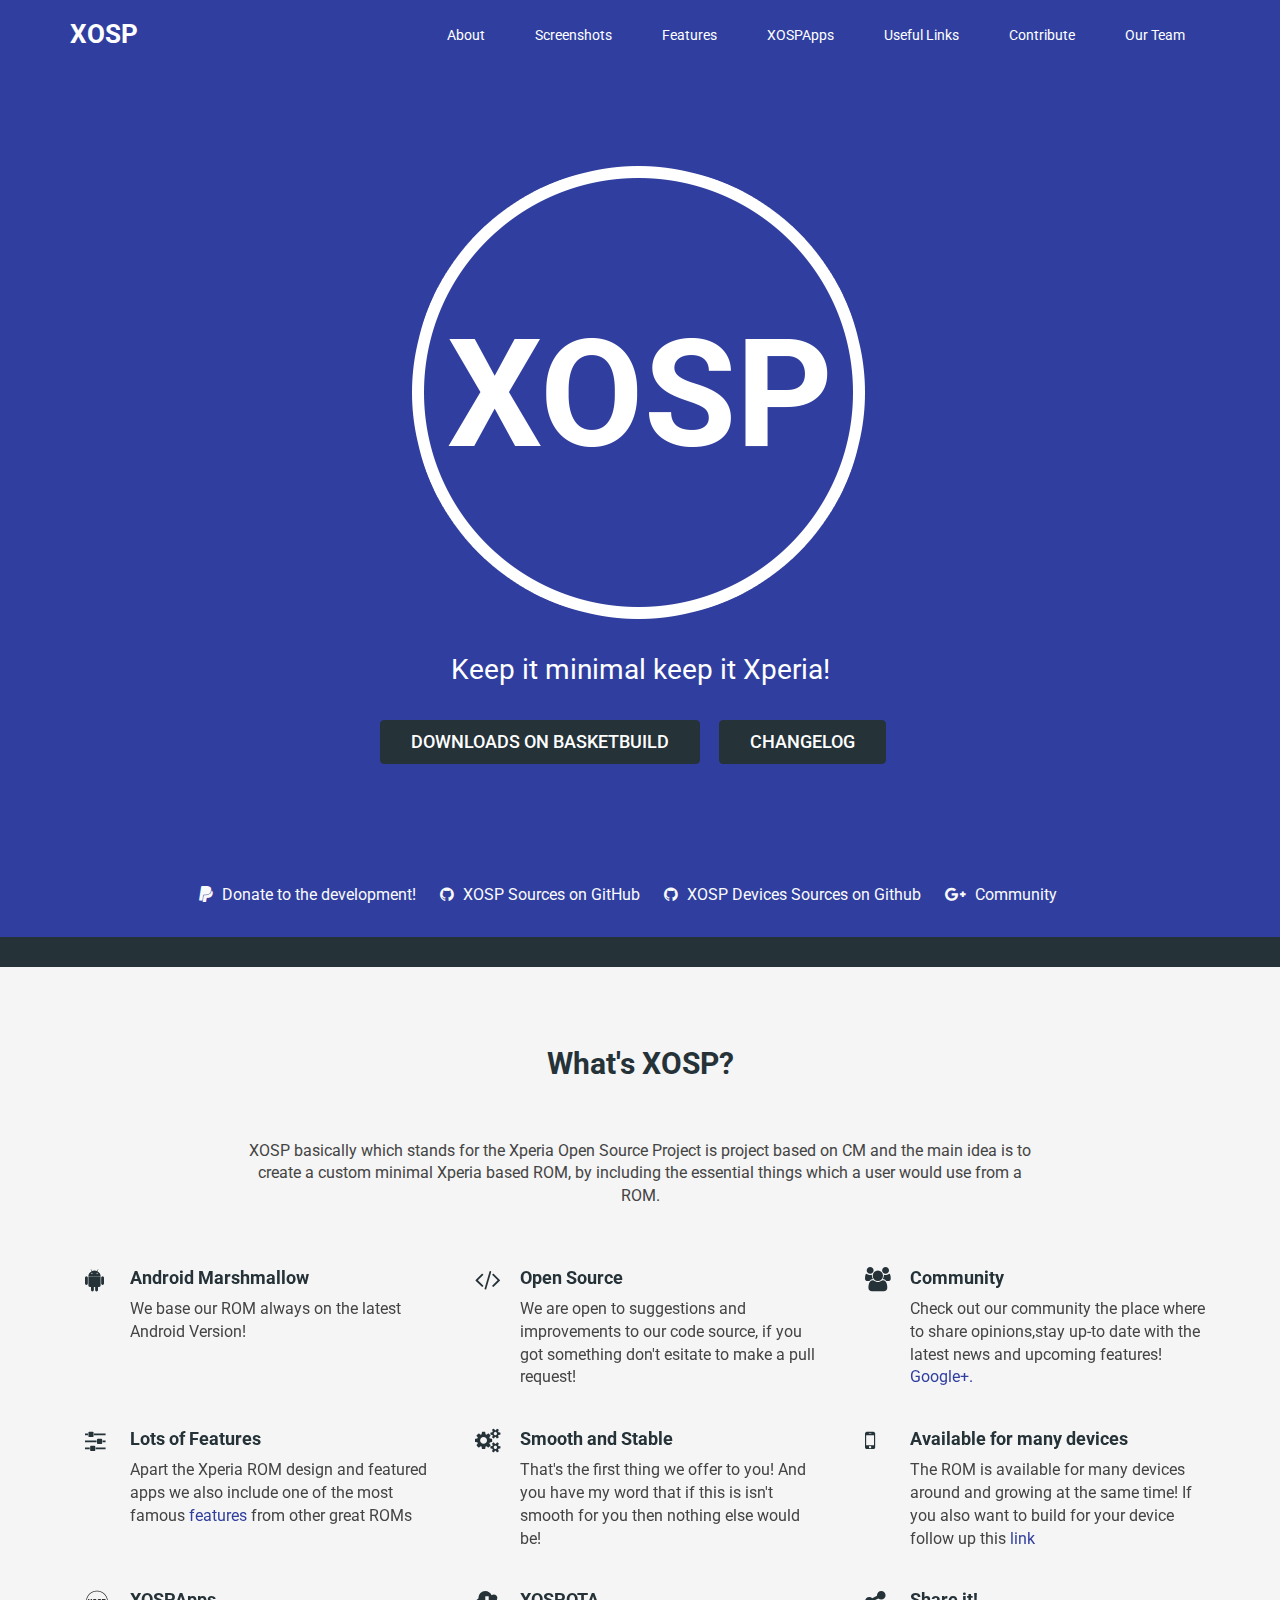
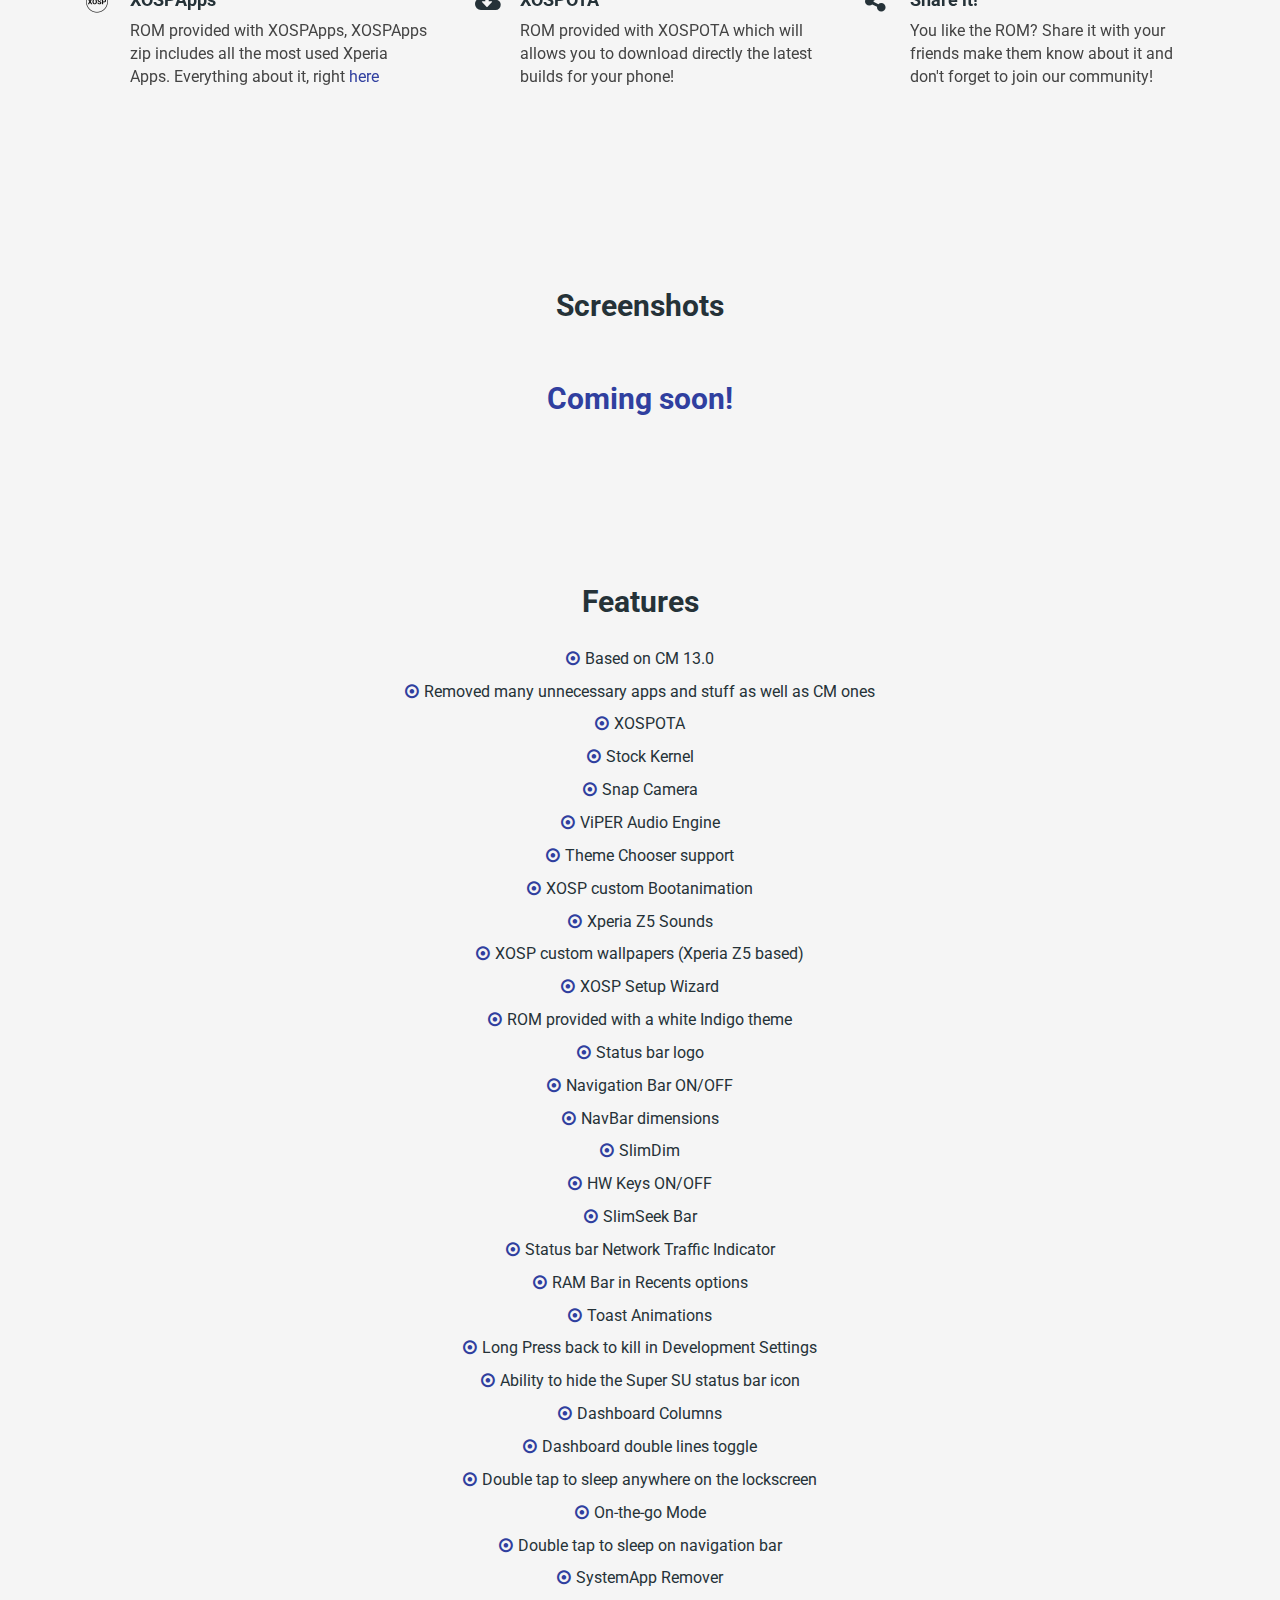
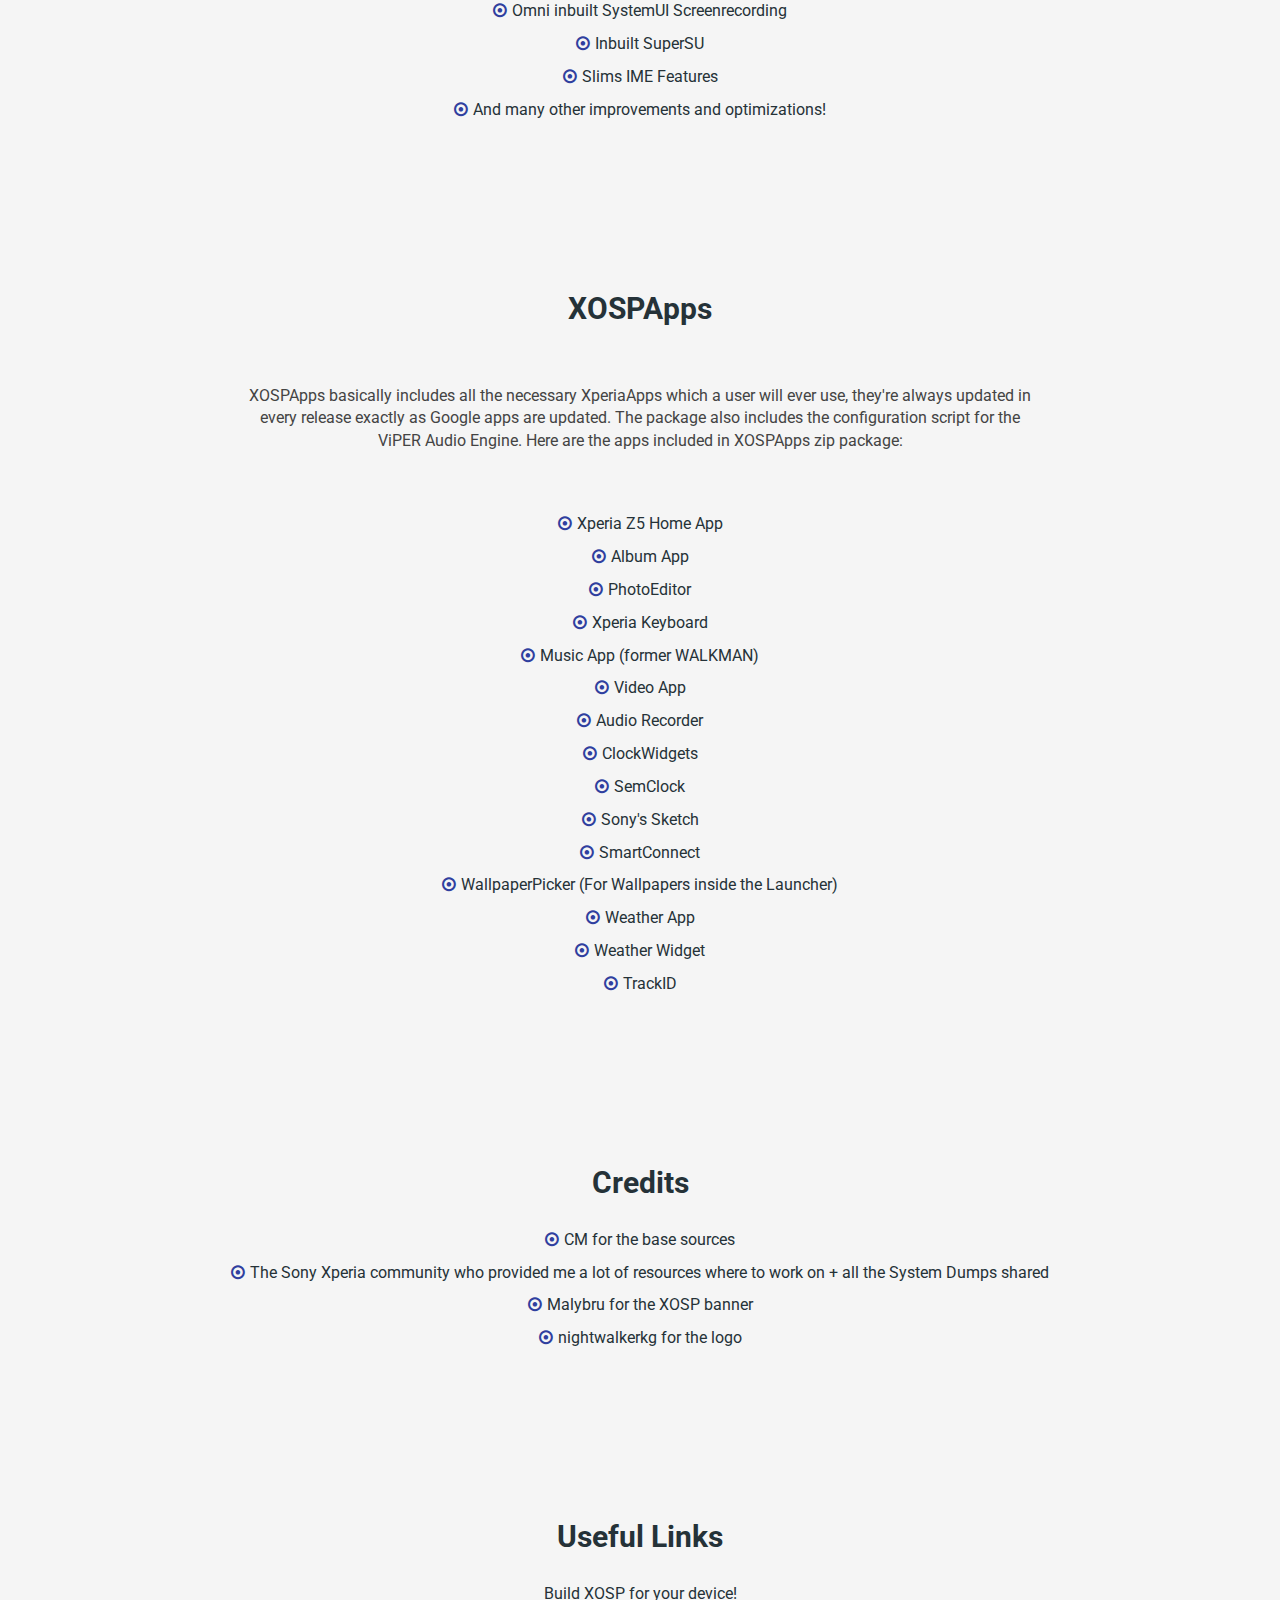
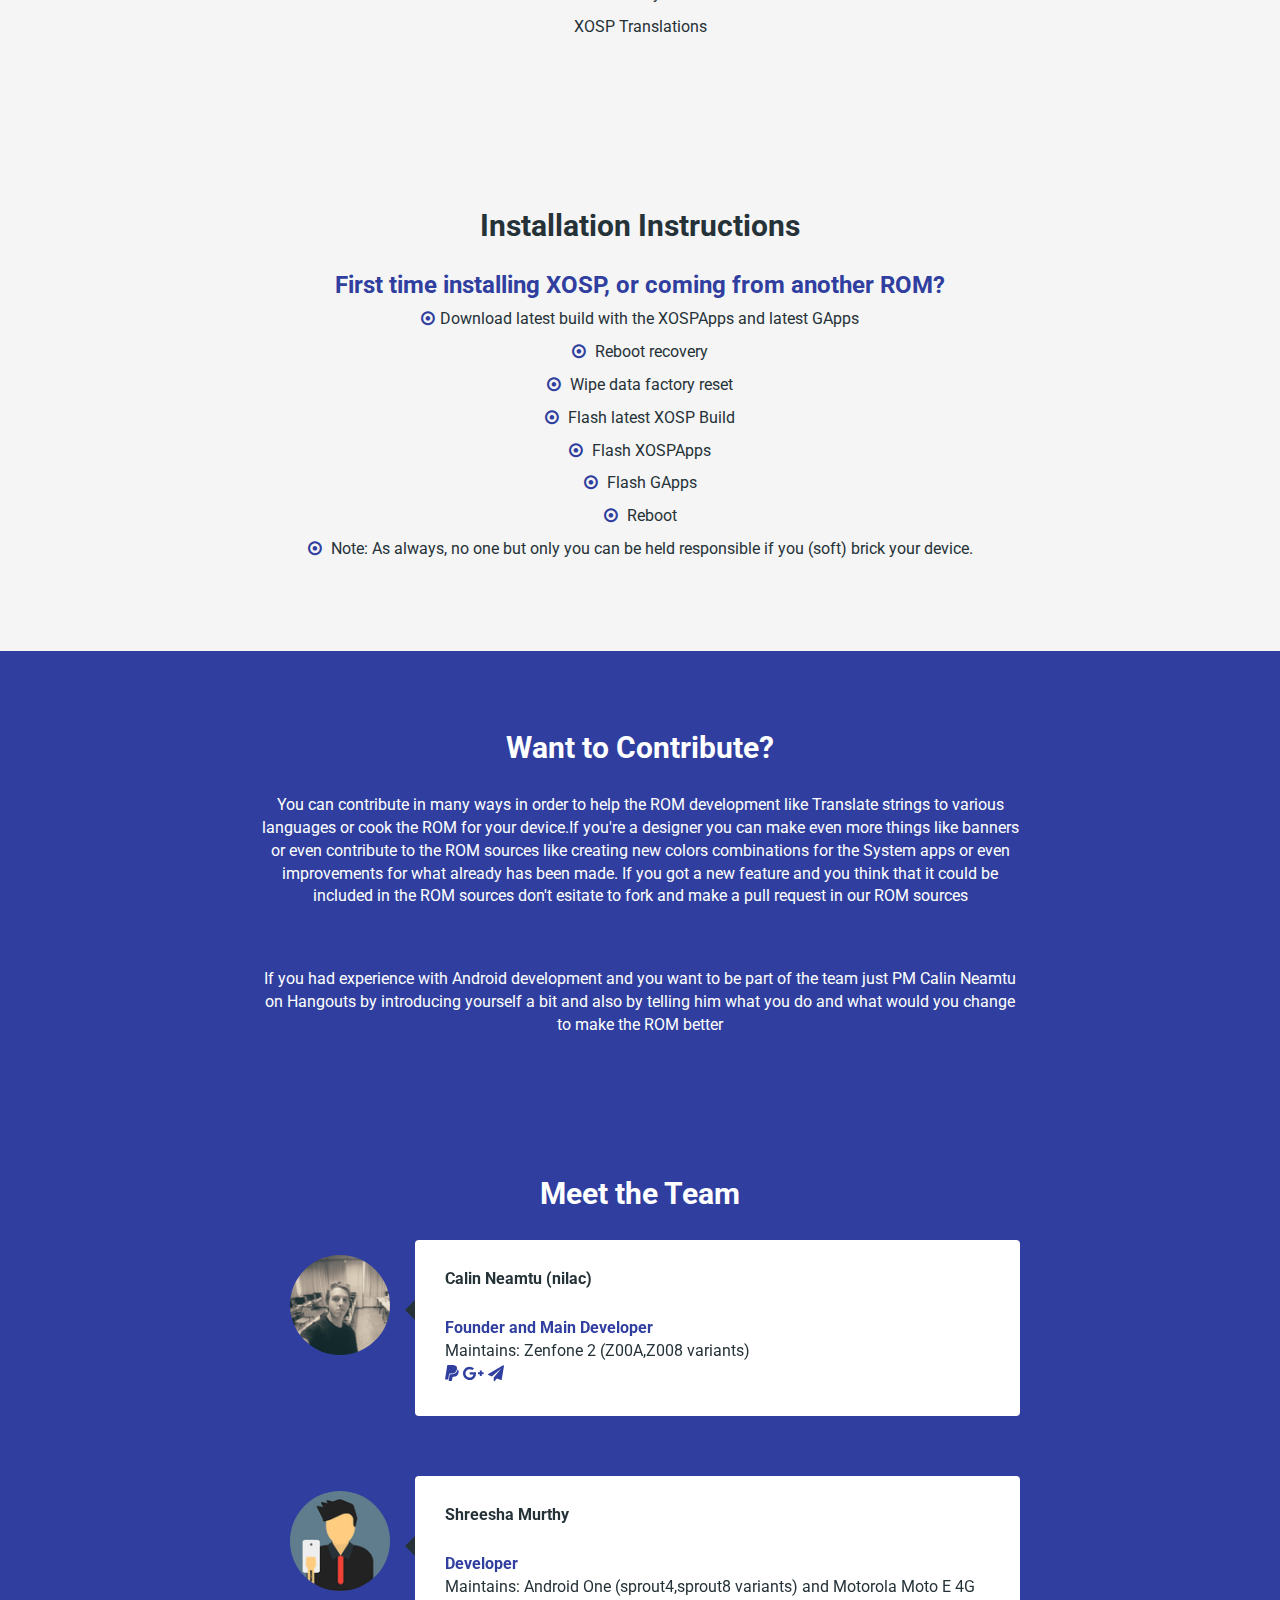
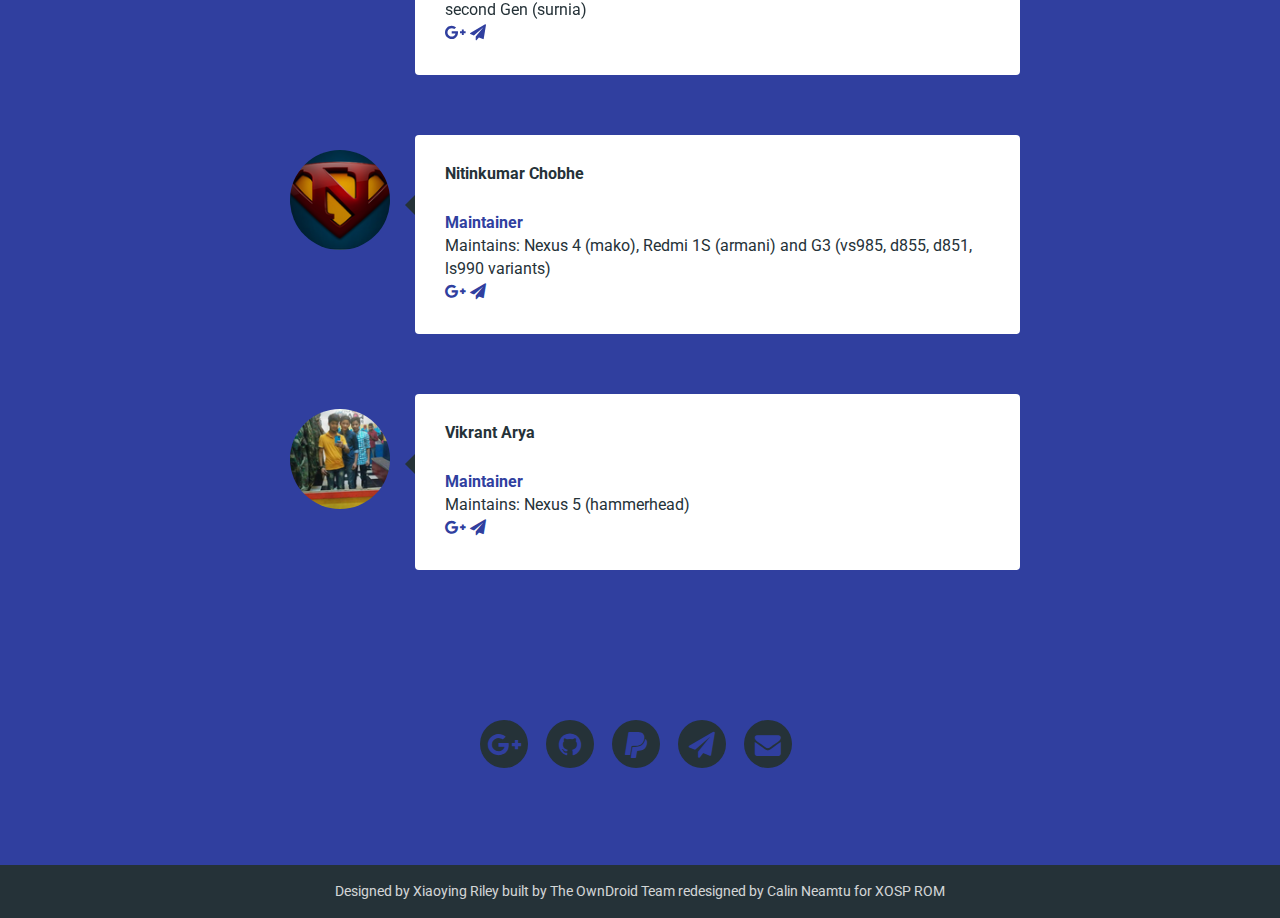
==== commit f764be25: "Grammar Updates" ====
--- a/index.html
+++ b/index.html
@@ -85,7 +85,7 @@
                         </li>
                         <li class="nav-item"><a class="scrollto" href="#xospapps">XOSPApps</a>
                         </li>
-                        <li class="nav-item"><a class="scrollto" href="#usefull_links">Usefull Links</a>
+                        <li class="nav-item"><a class="scrollto" href="#useful_links">Useful Links</a>
                         </li>
                         <li class="nav-item"><a class="scrollto" href="#contact">Contribute</a>
                         </li>
@@ -142,7 +142,7 @@
                     </div>
                     <div class="content">
                         <h3 class="sub-title">Android Marshmallow</h3>
-                        <p>ROM based always on the latest Android Version !</a>
+                        <p>We base our ROM always on the latest Android Version!</a>
                         </p>
                     </div>
                 </div>
@@ -152,7 +152,7 @@
                     </div>
                     <div class="content">
                         <h3 class="sub-title">Open Source</h3>
-                        <p>We are open to suggestions and improvements to our code sources, if you got don't esitate to make a pull request!
+                        <p>We are open to suggestions and improvements to our code source, if you got something don't esitate to make a pull request!
                         </p>
                     </div>
                 </div>
@@ -162,7 +162,7 @@
                     </div>
                     <div class="content">
                         <h3 class="sub-title">Community</h3>
-                        <p>Check out out community, we listen to you and we're open to new features and suggestions <a href="https://goo.gl/RZMYRL" target="_blank">Google+.</a>
+                        <p>Check out our community the place where to share opinions,stay up-to date with the latest news and upcoming features!  <a href="https://goo.gl/RZMYRL" target="_blank">Google+.</a>
                         </p>
                     </div>
                 </div>
@@ -173,7 +173,7 @@
                     </div>
                     <div class="content">
                         <h3 class="sub-title">Lots of Features</h3>
-                        <p>Apart the Xperia Apps and ROM design we include the most famous <a href="#features">features</a> from other great ROMs </p>
+                        <p>Apart the Xperia ROM design and featured apps we also include one of the most famous <a href="#features">features</a> from other great ROMs </p>
                     </div>
                 </div>
                 <div class="item col-md-4 col-sm-6 col-xs-12">
@@ -182,7 +182,7 @@
                     </div>
                     <div class="content">
                         <h3 class="sub-title">Smooth and Stable</h3>
-                        <p>That's the first thing we offer you! And you have my word that if this is isn't smooth for you then nothing else would be!</p>
+                        <p>That's the first thing we offer to you! And you have my word that if this is isn't smooth for you then nothing else would be!</p>
                     </div>
                 </div>
                 <div class="item col-md-4 col-sm-6 col-xs-12">
@@ -191,7 +191,7 @@
                     </div>
                     <div class="content">
                         <h3 class="sub-title">Available for many devices</h3>
-                        <p>The ROM is available for many devices around and growing at the same time! Want to build for your device? follow up this <a href="https://github.com/XOSP-Project/platform_manifest" target="_blank">link</a>
+                        <p>The ROM is available for many devices around and growing at the same time! If you also want to build for your device follow up this <a href="https://github.com/XOSP-Project/platform_manifest" target="_blank">link</a>
                         </p>
                     </div>
                 </div>
@@ -291,7 +291,7 @@
     <section id="xospapps" class="xospapps section">
         <div class="container">
             <h2 class="title text-center">XOSPApps</h2>
-            <p class="intro text-center">XOSPApps basically includes all the necessary XperiaApps which a user will use, they're always updated in every release exactly as Google apps are updated. The package also includes the configuration script for the ViPER Audio Engine. Here are the apps included in XOSPApps zip package:</p>
+            <p class="intro text-center">XOSPApps basically includes all the necessary XperiaApps which a user will ever use, they're always updated in every release exactly as Google apps are updated. The package also includes the configuration script for the ViPER Audio Engine. Here are the apps included in XOSPApps zip package:</p>
                 <div class="row text-center">
                     <ul class="feature-list list-unstyled">
                     
@@ -331,12 +331,11 @@
         </div>
     </section>
 
-    <section id="usefull_links" class="usefull_links section">
+    <section id="useful_links" class="useful_links section">
         <div class="container">
         <div class="row text-center">
             <ul class="feature-list list-unstyled">
-                <h2 class="title">Usefull Links</h2>                        
-                    <li><a href="changelog.html" target="_blank">XOSP Official Changelog</a></li>
+                <h2 class="title">Useful Links</h2>                        
                     <li><a href="https://github.com/XOSP-Project/platform_manifest" target="_blank">Build XOSP for your device!</a></li>
                     <li><a href="https://os4fvts.oneskyapp.com/admin/project/dashboard/project/136264" target="_blank">XOSP Translations</a></li> 
             </ul>
@@ -402,6 +401,23 @@
 
                     <div class="author-message">
                         <div class="profile">
+                            <img class="img-responsive" src="assets/profiles/Shreesha.png" alt="" />
+                        </div>
+                        <div class="speech-bubble">
+                            <h3 class="sub-title">Shreesha Murthy</h3>
+                            <div class="source">
+                                <span class="title"><b>Developer</b></span>
+                                <br>
+                                <span class="body">Maintains: Android One (sprout4,sprout8 variants) and Motorola Moto E 4G second Gen (surnia) </span>
+                                <br />
+                                <a href="https://plus.google.com/u/0/+shreeshamurthy/posts"><i class="fa fa-google-plus"></i></a>
+                                <a href="https://web.telegram.org/#/im?p=@Shreesha_Murthy"><i class="fa fa-paper-plane"></i></a>
+                            </div>
+                        </div>
+                    </div>
+
+                    <div class="author-message">
+                        <div class="profile">
                             <img class="img-responsive" src="assets/profiles/Nitin.png" alt="" />
                         </div>
                         <!--//profile-->
@@ -417,24 +433,7 @@
                             </div>
                         </div>
                     </div>
-
-                    <div class="author-message">
-                        <div class="profile">
-                            <img class="img-responsive" src="assets/profiles/Shreesha.png" alt="" />
-                        </div>
-                        <div class="speech-bubble">
-                            <h3 class="sub-title">Shreesha Murthy</h3>
-                            <div class="source">
-                                <span class="title"><b>Developer</b></span>
-                                <br>
-                                <span class="body">Maintains: Android One (sprout4,sprout8 variants) and Motorola Moto E 4G second Gen (surnia) </span>
-                                <br />
-                                <a href="https://plus.google.com/u/0/+shreeshamurthy/posts"><i class="fa fa-google-plus"></i></a>
-                                <a href="https://web.telegram.org/#/im?p=@Shreesha_Murthy"><i class="fa fa-paper-plane"></i></a>
-                            </div>
-                        </div>
-                    </div>
-
+                    
                     <div class="author-message">
                         <div class="profile">
                             <img class="img-responsive" src="assets/profiles/Vikrant.png" alt="" />
@@ -483,6 +482,18 @@
         </div>
     </footer>
 
+    <script>
+    
+    (function(i,s,o,g,r,a,m){i['GoogleAnalyticsObject']=r;i[r]=i[r]||function(){
+    (i[r].q=i[r].q||[]).push(arguments)},i[r].l=1*new Date();a=s.createElement(o),
+    m=s.getElementsByTagName(o)[0];a.async=1;a.src=g;m.parentNode.insertBefore(a,m)
+    })(window,document,'script','//www.google-analytics.com/analytics.js','ga');
+
+    ga('create', 'UA-74922052-1', 'auto');
+    ga('send', 'pageview');
+
+    </script>
+    
     <!-- Javascript -->
     <script type="text/javascript" src="assets/plugins/jquery-1.11.1.min.js"></script>
     <script type="text/javascript" src="assets/plugins/jquery-migrate-1.2.1.min.js"></script>
--- a/assets/css/styles.css
+++ b/assets/css/styles.css
@@ -440,28 +440,28 @@
   margin-right: 5px;
   color: #303f9f;
 }
-/* ======= Usefull Links Section ======= */
-.usefull_links {
+/* ======= Useful Links Section ======= */
+.useful_links {
   padding: 80px 0;
   background: #f5f5f5;
   color: #303f9f;
 }
-.usefull_links .title {
-  color: #253238;
-  margin-top: 0;
-  margin-bottom: 30px;
-}
-.usefull_links a {
-  color: #253238;
-}
-.usefull_links a:hover {
-  color: #253238;
-}
-.usefull_links .feature-list li {
+.useful_links .title {
+  color: #253238;
+  margin-top: 0;
+  margin-bottom: 30px;
+}
+.useful_links a {
+  color: #253238;
+}
+.useful_links a:hover {
+  color: #253238;
+}
+.useful_links .feature-list li {
   margin-bottom: 10px;
   color: #253238;
 }
-.usefull_links .feature-list li .fa {
+.useful_links .feature-list li .fa {
   margin-right: 5px;
   color: #303f9f;
 }
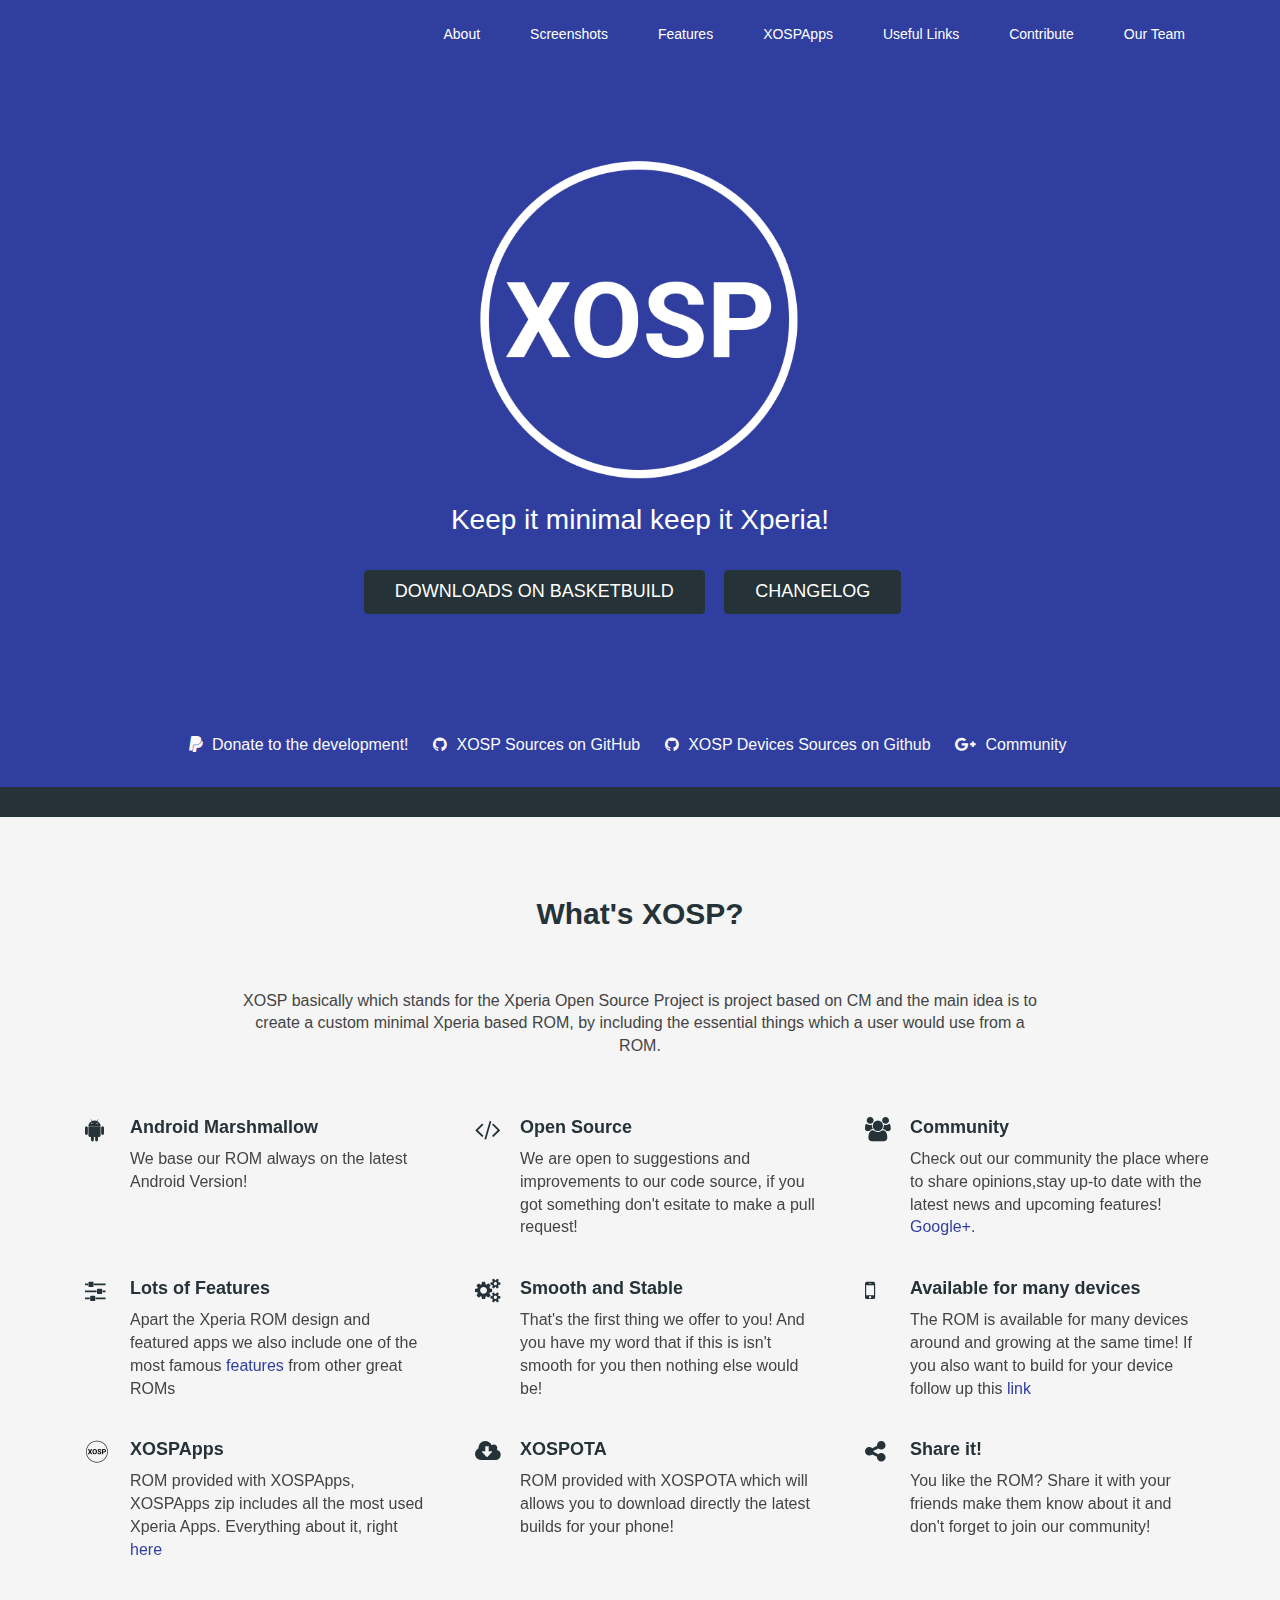
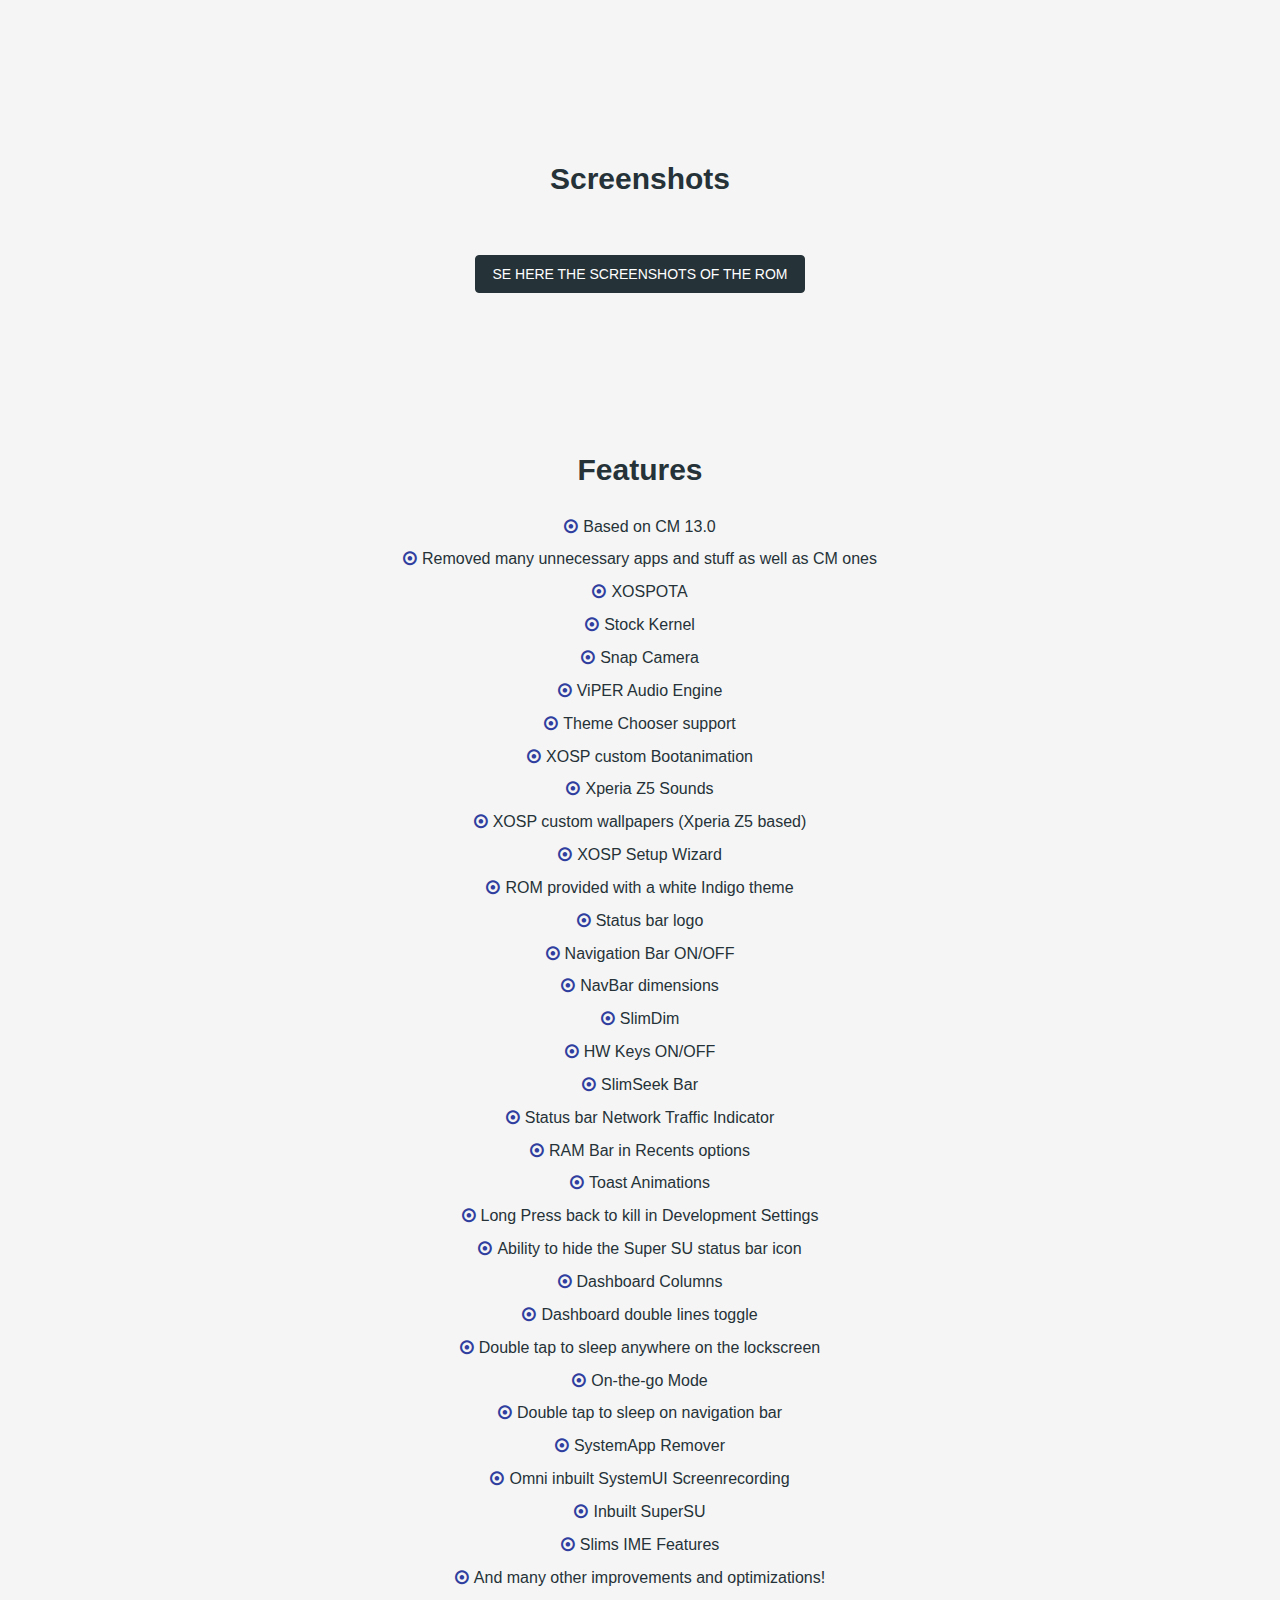
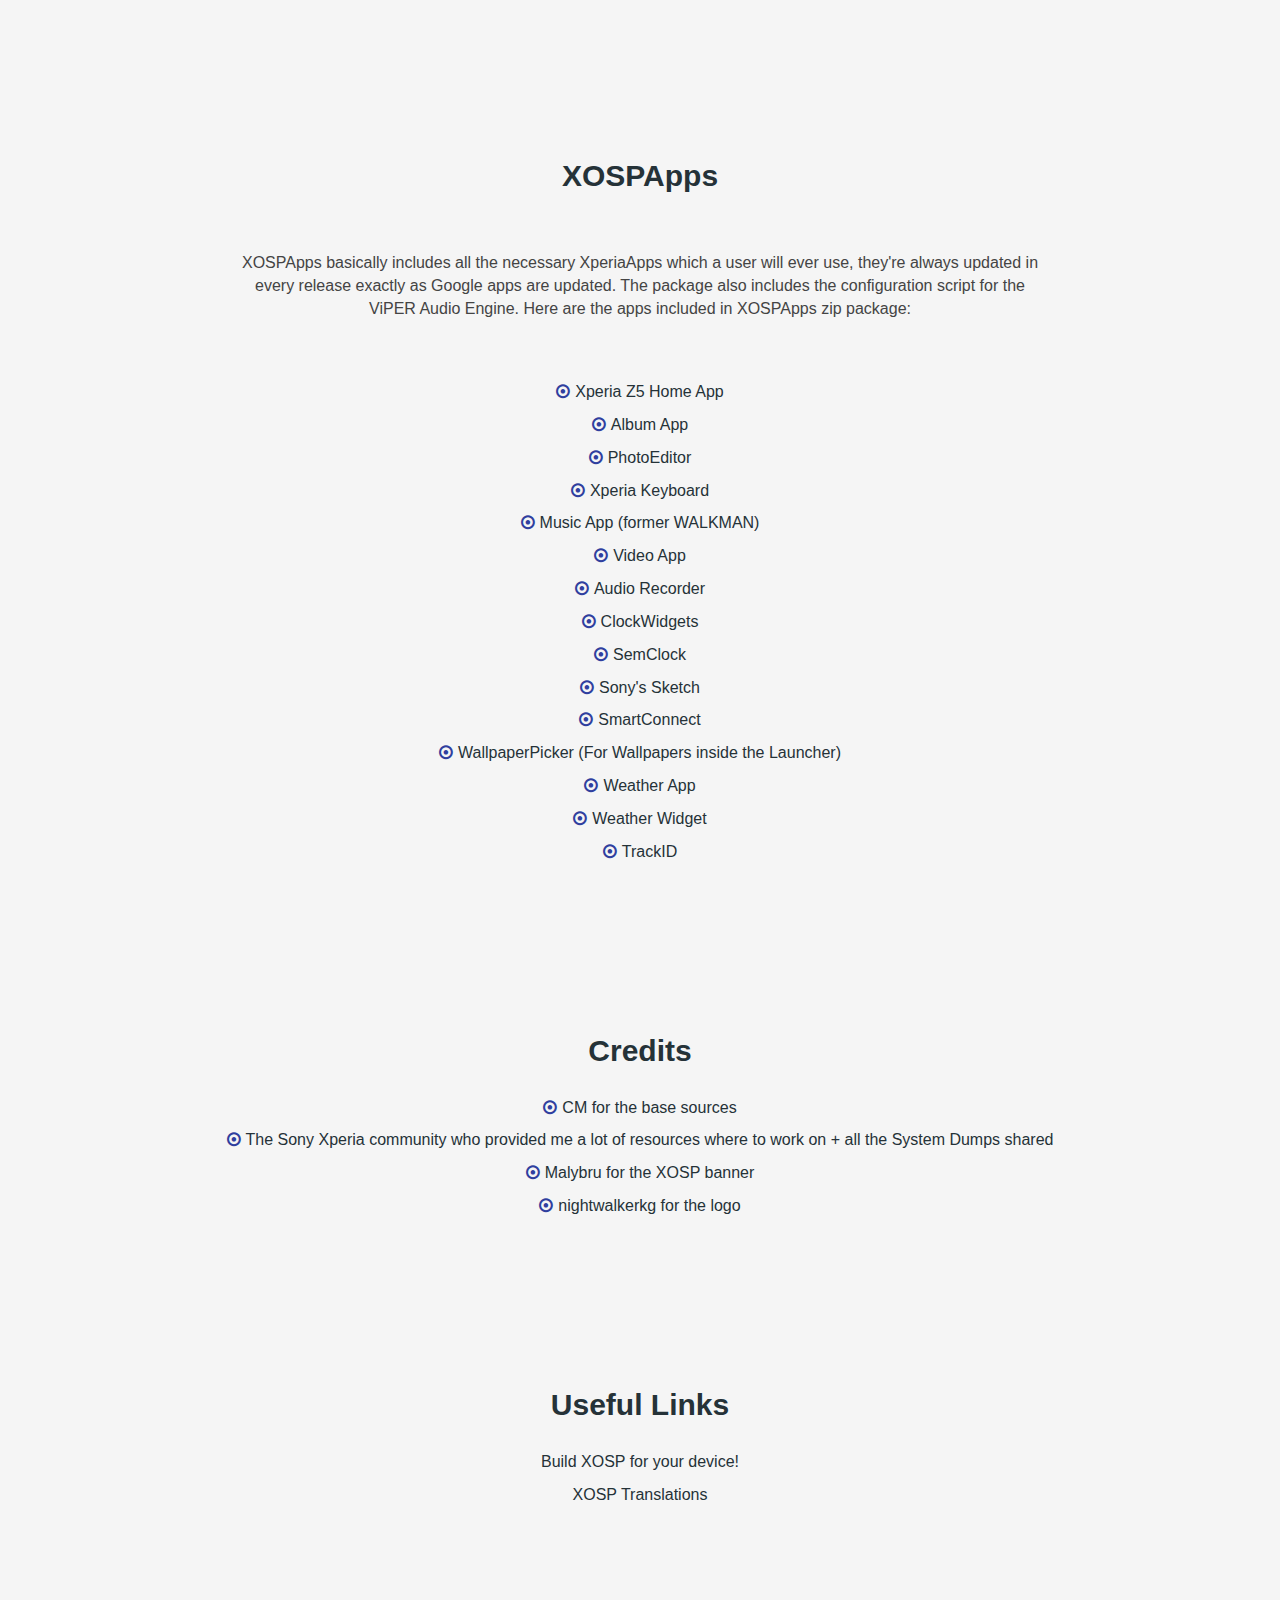
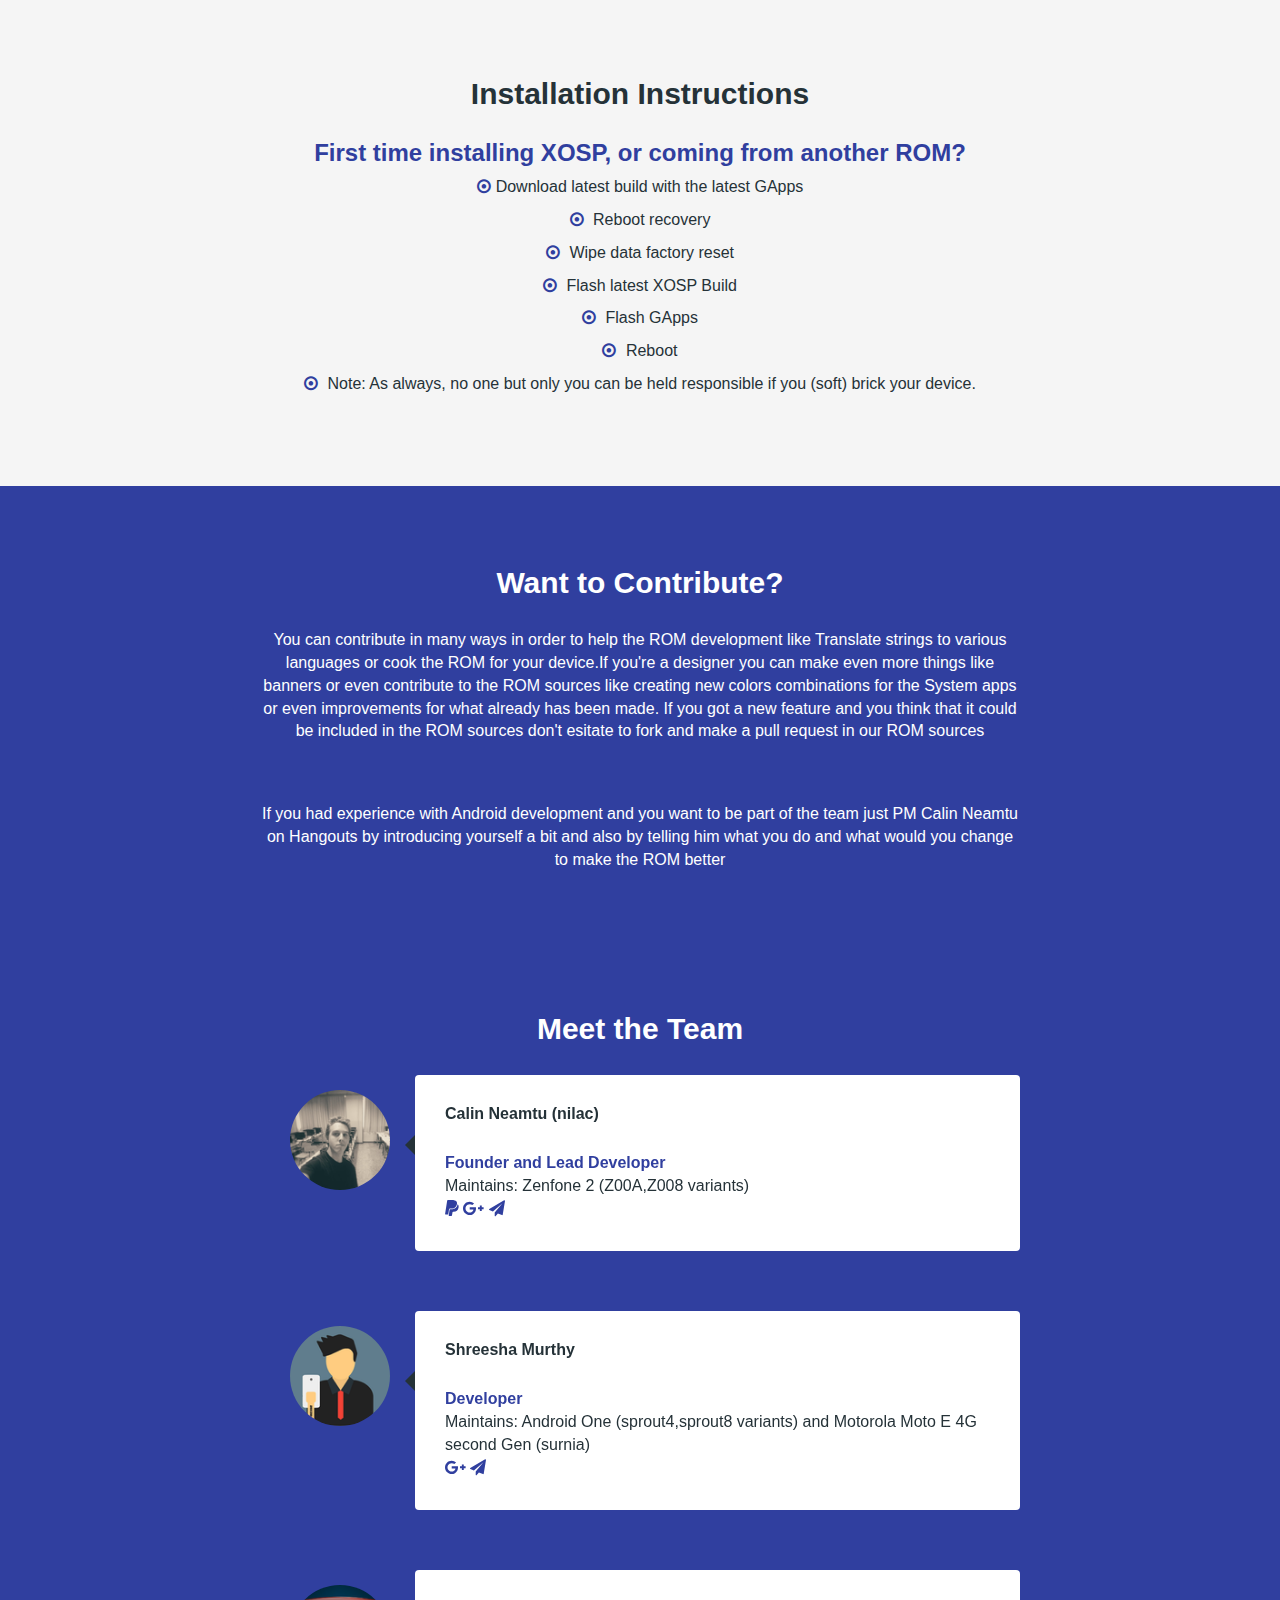
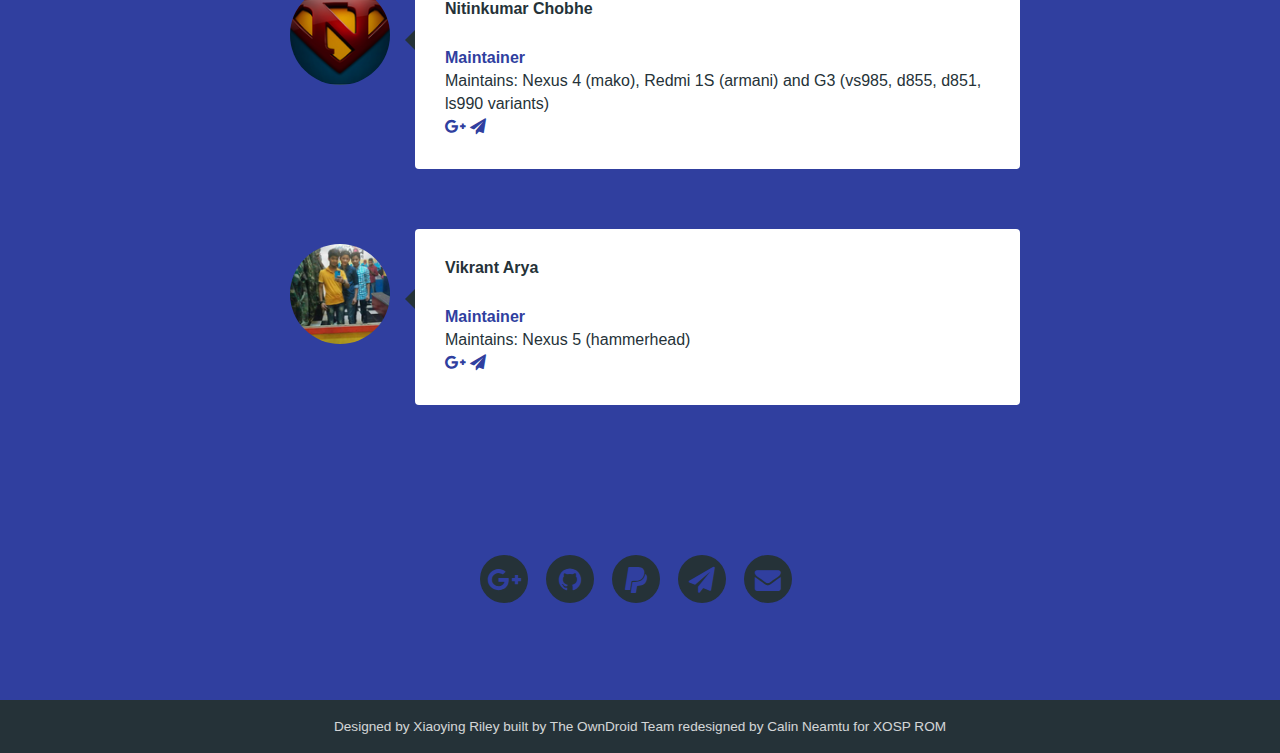
==== commit 273bdc49: "Major improvements" ====
--- a/index.html
+++ b/index.html
@@ -21,10 +21,10 @@
 
   Official Website for XOSP ROM. Website created by Xiaoying Riley, built by the OwnDroid Team,redesigned Calin Neamtu for XOSP ROM.
   Code available on Github:
-  https://github.com/OwnROM/ownrom.github.io
+  https:screenshots/github.com/OwnROM/ownrom.github.io
 -->
     <!--Import Google Icon Font
-      <link href="http://fonts.googleapis.com/icon?family=Material+Icons" rel="stylesheet">
+      <link href="http:screenshots/fonts.googleapis.com/icon?family=Material+Icons" rel="stylesheet">
       <!--Import materialize.css
       <link type="text/css" rel="stylesheet" href="assets/plugins/materialize/css/materialize.min.css"  media="screen,projection"/>
 
@@ -34,7 +34,7 @@
 
     <body>
       <!--Import jQuery before materialize.js
-      <script type="text/javascript" src="https://code.jquery.com/jquery-2.1.1.min.js"></script>
+      <script type="text/javascript" src="https:screenshots/code.jquery.com/jquery-2.1.1.min.js"></script>
       <script type="text/javascript" src="assets/plugins/materialize/js/materialize.min.js"></script>
     </body> -->
     <meta name="description" content="XOSP basically which stands for the Xperia Open Source Project is project based on CM and the main idea is to create a custom minimal Xperia based ROM, by including the essential things which a user would use from a ROM.">
@@ -43,8 +43,8 @@
     <meta name=theme-color content="#303f9f">
     <meta name="viewport" content="width=device-width">
     <link rel="shortcut icon" href="favicon.ico">
-    <link href='http://fonts.googleapis.com/css?family=Lato:300,400,300italic,400italic' rel='stylesheet' type='text/css'>
-    <link href='http://fonts.googleapis.com/css?family=Montserrat:400,700' rel='stylesheet' type='text/css'>
+    <link href='http:screenshots/fonts.googleapis.com/css?family=Lato:300,400,300italic,400italic' rel='stylesheet' type='text/css'>
+    <link href='http:screenshots/fonts.googleapis.com/css?family=Montserrat:400,700' rel='stylesheet' type='text/css'>
     <!-- Global CSS -->
     <link rel="stylesheet" href="assets/plugins/bootstrap/css/bootstrap.min.css">
     <!-- Plugins CSS -->
@@ -52,7 +52,7 @@
     <link rel="stylesheet" href="assets/plugins/prism/prism.css">
     <!-- Theme CSS -->
     <link id="theme-style" rel="stylesheet" href="assets/css/styles.css">
-    <link href='http://fonts.googleapis.com/css?family=Roboto:500,100,300,700,400' rel='stylesheet' type='text/css'>
+    <link href='http:screenshots/fonts.googleapis.com/css?family=Roboto:500,100,300,700,400' rel='stylesheet' type='text/css'>
 </head>
 
 <body data-spy="scroll">
@@ -100,26 +100,24 @@
     <!-- Promo -->
     <section id="promo" class="promo section offset-header">
         <div class="container text-center">
-        <div id="logo-background">
-        <img alt="XOSP Logo" src="assets/images/xosp_white.png" />
-        </div>
+        <div style="text-align: center"><img src="assets/images/xosp_white.png" width="350" /></div>
             <p class="intro">Keep it minimal keep it Xperia!</p>
             <div class="btns">
-                <a class="btn btn-cta-primary" href="https://basketbuild.com/devs/XOSP">Downloads on BasketBuild</a>
+                <a class="btn btn-cta-primary" href="https:screenshots/basketbuild.com/devs/XOSP">Downloads on BasketBuild</a>
                 <a class="btn btn-cta-primary" href="changelog.html">ChangeLog</a>
             </div>
             <ul class="meta list-inline">
             <i class="fa fa-paypal"></i>
-                        <li><a href="https://goo.gl/l9m5rr" target="_blank">Donate to the development!</a>
+                        <li><a href="https:screenshots/goo.gl/l9m5rr" target="_blank">Donate to the development!</a>
                         </li>
             <i class="fa fa-github"></i>
-                        <li><a href="https://goo.gl/o5w9hI" target="_blank">XOSP Sources on GitHub</a>
+                        <li><a href="https:screenshots/goo.gl/o5w9hI" target="_blank">XOSP Sources on GitHub</a>
                         </li>
             <i class="fa fa-github"></i>
-                        <li><a href="https://goo.gl/LhO6u1" target="_blank">XOSP Devices Sources on Github</a>
+                        <li><a href="https:screenshots/goo.gl/LhO6u1" target="_blank">XOSP Devices Sources on Github</a>
                         </li>
             <i class="fa fa-google-plus"></i>
-                        <li><a href="https://goo.gl/RZMYRL" target="_blank">Community</a>
+                        <li><a href="https:screenshots/goo.gl/RZMYRL" target="_blank">Community</a>
                         </li>
             </ul>
         </div>
@@ -162,7 +160,7 @@
                     </div>
                     <div class="content">
                         <h3 class="sub-title">Community</h3>
-                        <p>Check out our community the place where to share opinions,stay up-to date with the latest news and upcoming features!  <a href="https://goo.gl/RZMYRL" target="_blank">Google+.</a>
+                        <p>Check out our community the place where to share opinions,stay up-to date with the latest news and upcoming features!  <a href="https:screenshots/goo.gl/RZMYRL" target="_blank">Google+.</a>
                         </p>
                     </div>
                 </div>
@@ -191,7 +189,7 @@
                     </div>
                     <div class="content">
                         <h3 class="sub-title">Available for many devices</h3>
-                        <p>The ROM is available for many devices around and growing at the same time! If you also want to build for your device follow up this <a href="https://github.com/XOSP-Project/platform_manifest" target="_blank">link</a>
+                        <p>The ROM is available for many devices around and growing at the same time! If you also want to build for your device follow up this <a href="https:screenshots/github.com/XOSP-Project/platform_manifest" target="_blank">link</a>
                         </p>
                     </div>
                 </div>
@@ -234,12 +232,8 @@
         <div class="container">
             <div class="row text-center">
                 <h2 class="title text-center">Screenshots</h2>
-                <!--    <img width="250" height="423" class="text-center" src="assets/images/rsz_test1.png" />
-                    <img width="250" height="423" class="text-center" src="assets/images/rsz_test1.png" />
                     <div class="btns">
-                        <a class="btn btn-cta-primary" href="https://basketbuild.com/devs/XOSP">More Screenshots</a>
-                -->
-                <h2 class="subtitle text-center">Coming soon!</h2>
+                        <a class="btn btn-cta-primary" href="screenshots.html">Se here the Screenshots of the ROM</a>
                 </h2>
             </div>
         </div>
@@ -336,8 +330,8 @@
         <div class="row text-center">
             <ul class="feature-list list-unstyled">
                 <h2 class="title">Useful Links</h2>                        
-                    <li><a href="https://github.com/XOSP-Project/platform_manifest" target="_blank">Build XOSP for your device!</a></li>
-                    <li><a href="https://os4fvts.oneskyapp.com/admin/project/dashboard/project/136264" target="_blank">XOSP Translations</a></li> 
+                    <li><a href="https:screenshots/github.com/XOSP-Project/platform_manifest" target="_blank">Build XOSP for your device!</a></li>
+                    <li><a href="https:screenshots/os4fvts.oneskyapp.com/admin/project/dashboard/project/136264" target="_blank">XOSP Translations</a></li> 
             </ul>
         </div>
         </div>
@@ -349,11 +343,10 @@
             <ul class="feature-list list-unstyled">
                 <h2 class="title text-center">Installation Instructions</h2>
                 <h3 class="subtitle text-center">First time installing XOSP, or coming from another ROM?</h3>
-                    <li><i class="fa fa-dot-circle-o "></i>Download latest build with the XOSPApps and latest GApps</li>
+                    <li><i class="fa fa-dot-circle-o "></i>Download latest build with the latest GApps</li>
                     <li><i class="fa fa-dot-circle-o "></i> Reboot recovery</li>
                     <li><i class="fa fa-dot-circle-o "></i> Wipe data factory reset</li>
                     <li><i class="fa fa-dot-circle-o "></i> Flash latest XOSP Build</li>
-                    <li><i class="fa fa-dot-circle-o "></i> Flash XOSPApps</li>
                     <li><i class="fa fa-dot-circle-o "></i> Flash GApps</li>
                     <li><i class="fa fa-dot-circle-o "></i> Reboot</li>
                     <li><i class="fa fa-dot-circle-o "></i> Note: As always, no one but only you can be held responsible if you (soft) brick your device.</li>
@@ -388,13 +381,13 @@
                         <div class="speech-bubble">
                             <h3 class="sub-title">Calin Neamtu (nilac)</h3>
                             <div class="source">
-                                <span class="title"><b>Founder and Main Developer</b></span>
+                                <span class="title"><b>Founder and Lead Developer</b></span>
                                 <br>
                                 <span class="body">Maintains: Zenfone 2 (Z00A,Z008 variants) </span>
                                 <br />
-                                <a href="https://www.paypal.com/cgi-bin/webscr?cmd=_s-xclick&hosted_button_id=G8GQXJCCVVMS6"><i class="fa fa-paypal"></i></a>
-                                <a href="https://plus.google.com/u/0/+C%C4%83linNeam%C5%A3u/posts"><i class="fa fa-google-plus"></i></a>
-                                <a href="https://web.telegram.org/#/im?p=@nilac8991"><i class="fa fa-paper-plane"></i></a>
+                                <a href="https:screenshots/www.paypal.com/cgi-bin/webscr?cmd=_s-xclick&hosted_button_id=G8GQXJCCVVMS6"><i class="fa fa-paypal"></i></a>
+                                <a href="https:screenshots/plus.google.com/u/0/+C%C4%83linNeam%C5%A3u/posts"><i class="fa fa-google-plus"></i></a>
+                                <a href="https:screenshots/web.telegram.org/#/im?p=@nilac8991"><i class="fa fa-paper-plane"></i></a>
                             </div>
                         </div>
                     </div>
@@ -410,8 +403,8 @@
                                 <br>
                                 <span class="body">Maintains: Android One (sprout4,sprout8 variants) and Motorola Moto E 4G second Gen (surnia) </span>
                                 <br />
-                                <a href="https://plus.google.com/u/0/+shreeshamurthy/posts"><i class="fa fa-google-plus"></i></a>
-                                <a href="https://web.telegram.org/#/im?p=@Shreesha_Murthy"><i class="fa fa-paper-plane"></i></a>
+                                <a href="https:screenshots/plus.google.com/u/0/+shreeshamurthy/posts"><i class="fa fa-google-plus"></i></a>
+                                <a href="https:screenshots/web.telegram.org/#/im?p=@Shreesha_Murthy"><i class="fa fa-paper-plane"></i></a>
                             </div>
                         </div>
                     </div>
@@ -420,7 +413,7 @@
                         <div class="profile">
                             <img class="img-responsive" src="assets/profiles/Nitin.png" alt="" />
                         </div>
-                        <!--//profile-->
+                        <!--screenshots/profile-->
                         <div class="speech-bubble">
                             <h3 class="sub-title">Nitinkumar Chobhe</h3>
                             <div class="source">
@@ -428,8 +421,8 @@
                                 <br>
                                 <span class="body">Maintains: Nexus 4 (mako), Redmi 1S (armani) and G3 (vs985, d855, d851, ls990 variants) </span>
                                 <br />
-                                <a href="https://plus.google.com/u/0/+NitinkumarChobhe/posts"><i class="fa fa-google-plus"></i></a>
-                                <a href="https://web.telegram.org/#/im?p=@Nitin1438"><i class="fa fa-paper-plane"></i></a>
+                                <a href="https:screenshots/plus.google.com/u/0/+NitinkumarChobhe/posts"><i class="fa fa-google-plus"></i></a>
+                                <a href="https:screenshots/web.telegram.org/#/im?p=@Nitin1438"><i class="fa fa-paper-plane"></i></a>
                             </div>
                         </div>
                     </div>
@@ -445,8 +438,8 @@
                                 <br>
                                 <span class="body">Maintains: Nexus 5 (hammerhead) </span>
                                 <br/>
-                                <a href="https://plus.google.com/u/0/110942027808556181904/posts"><i class="fa fa-google-plus"></i></a>
-                                <a href="https://web.telegram.org/#/im?p=@vikrant699"><i class="fa fa-paper-plane"></i></a>
+                                <a href="https:screenshots/plus.google.com/u/0/110942027808556181904/posts"><i class="fa fa-google-plus"></i></a>
+                                <a href="https:screenshots/web.telegram.org/#/im?p=@vikrant699"><i class="fa fa-paper-plane"></i></a>
                             </div>
                         </div>
                     </div>
@@ -459,15 +452,15 @@
         <div class="clearfix"></div>
         <div class="info text-center">
             <ul class="social-icons list-inline">
-                <li class="last" title"Join our community!"><a href="https://goo.gl/RZMYRL" target="_blank"><i class="fa fa-google-plus"></i></a>
+                <li class="last" title="Join our community!"><a href="https:screenshots/goo.gl/RZMYRL" target="_blank"><i class="fa fa-google-plus"></i></a>
                 </li>
-                <li class="last"><a href="https://goo.gl/o5w9hI" target="_blank"><i class="fa fa-github"></i></a>
+                <li class="last" title="Check out our sources!"><a href="https:screenshots/goo.gl/o5w9hI" target="_blank"><i class="fa fa-github"></i></a>
                 </li>
-                <li class="last"><a href="https://goo.gl/l9m5rr" target="_blank"><i class="fa fa-paypal"></i></a>
+                <li class="last" title="Support the development with a donation!"><a href="https:screenshots/goo.gl/l9m5rr" target="_blank"><i class="fa fa-paypal"></i></a>
                 </li>
-                <li class="last"><a href="https://telegram.me/xosp_channel" target="_blank"><i class="fa fa-paper-plane"></i></a>
+                <li class="last" title="Our official Telegram channel!"><a href="https:screenshots/telegram.me/xosp_channel" target="_blank"><i class="fa fa-paper-plane"></i></a>
                 </li>
-                <li class="last"><a href="mailto: xperiaopensourceproject@gmail.com"><i class="fa fa-envelope"></i></a>
+                <li class="last" title="Mail us!"><a href="mailto: xperiaopensourceproject@gmail.com"><i class="fa fa-envelope"></i></a>
                 </li>
             </ul>
         </div>
@@ -478,7 +471,7 @@
     <!-- Footer -->
     <footer class="footer">
         <div class="container text-center">
-            <small class="copyright">Designed by <a href="http://themes.3rdwavemedia.com" target="_blank">Xiaoying Riley</a> built by <a href="http://bit.ly/1Fye9Gd" target="_blank">The OwnDroid Team</a> redesigned by <a href="https://plus.google.com/u/0/+C%C4%83linNeam%C5%A3u/posts" target="_blank">Calin Neamtu</a> for XOSP ROM </small>
+            <small class="copyright">Designed by <a href="http:screenshots/themes.3rdwavemedia.com" target="_blank">Xiaoying Riley</a> built by <a href="http:screenshots/bit.ly/1Fye9Gd" target="_blank">The OwnDroid Team</a> redesigned by <a href="https:screenshots/plus.google.com/u/0/+C%C4%83linNeam%C5%A3u/posts" target="_blank">Calin Neamtu</a> for XOSP ROM </small>
         </div>
     </footer>
 
@@ -487,7 +480,7 @@
     (function(i,s,o,g,r,a,m){i['GoogleAnalyticsObject']=r;i[r]=i[r]||function(){
     (i[r].q=i[r].q||[]).push(arguments)},i[r].l=1*new Date();a=s.createElement(o),
     m=s.getElementsByTagName(o)[0];a.async=1;a.src=g;m.parentNode.insertBefore(a,m)
-    })(window,document,'script','//www.google-analytics.com/analytics.js','ga');
+    })(window,document,'script','https:screenshots/www.google-analytics.com/analytics.js','ga');
 
     ga('create', 'UA-74922052-1', 'auto');
     ga('send', 'pageview');
--- a/assets/css/styles.css
+++ b/assets/css/styles.css
@@ -91,25 +91,26 @@
   font-size: 16px;
 }
 /* ======= Header ======= */
+
 .header {
-  padding: 10px 0;
+  padding: 9px 0;
   background: #303f9f;
   color: #fff;
   position: fixed;
   width: 100%;
 }
 .header.navbar-fixed-top {
-  background: #fff;
+  background: #303f9f;
   z-index: 9999;
   -webkit-box-shadow: 0 0 4px rgba(0, 0, 0, 0.4);
   -moz-box-shadow: 0 0 4px rgba(0, 0, 0, 0.4);
   box-shadow: 0 0 4px rgba(0, 0, 0, 0.4);
 }
 .header.navbar-fixed-top .logo a {
-  color: #303f9f;
+  color: #fff;
 }
 .header.navbar-fixed-top .main-nav .nav .nav-item a {
-  color: #666666;
+  color: #fff;
 }
 
 .header .logo {
@@ -118,7 +119,7 @@
   padding-top: 10px;
 }
 .header .logo a {
-  color: #fff;
+  color: #303f9f;
 }
 .header .logo a:hover {
   text-decoration: none;
@@ -150,7 +151,7 @@
   font-family: 'Roboto', sans-serif;
 }
 .header .main-nav .nav .nav-item.active a {
-  color: #303f9f;
+  color: #fff;
   background: none;
 }
 .header .main-nav .nav .nav-item a {
@@ -163,8 +164,8 @@
   padding: 15px 10px;
 }
 .header .main-nav .nav .nav-item a:hover {
-  color: #303f9f;
-  background: none;
+  color: #fff;
+  background: #303f9f;
 }
 .header .main-nav .nav .nav-item a:focus {
   outline: none;
@@ -175,7 +176,7 @@
   background: none;
 }
 .header .main-nav .nav .nav-item.active {
-  color: #303f9f;
+  color: #fff;
 }
 .header .main-nav .nav .nav-item.last {
   margin-right: 0;
@@ -196,16 +197,16 @@
   color: #ceebe8;
   font-weight: 500;
 }
-.promo.logo {
-  height:500px;
-  width:500px;
-}
-.promo.logo.background{
-  max-width:100%; 
-  max-height:100%;
+
+/*.promo.logo{
+  max-width:50%; 
+  max-height:50%;
+  height:auto;
+  width:auto;
   margin:auto;
   display:auto;
-}
+  background-size:auto;
+}*/
 .promo .intro {
   font-size: 28px;
   max-width: 680px;
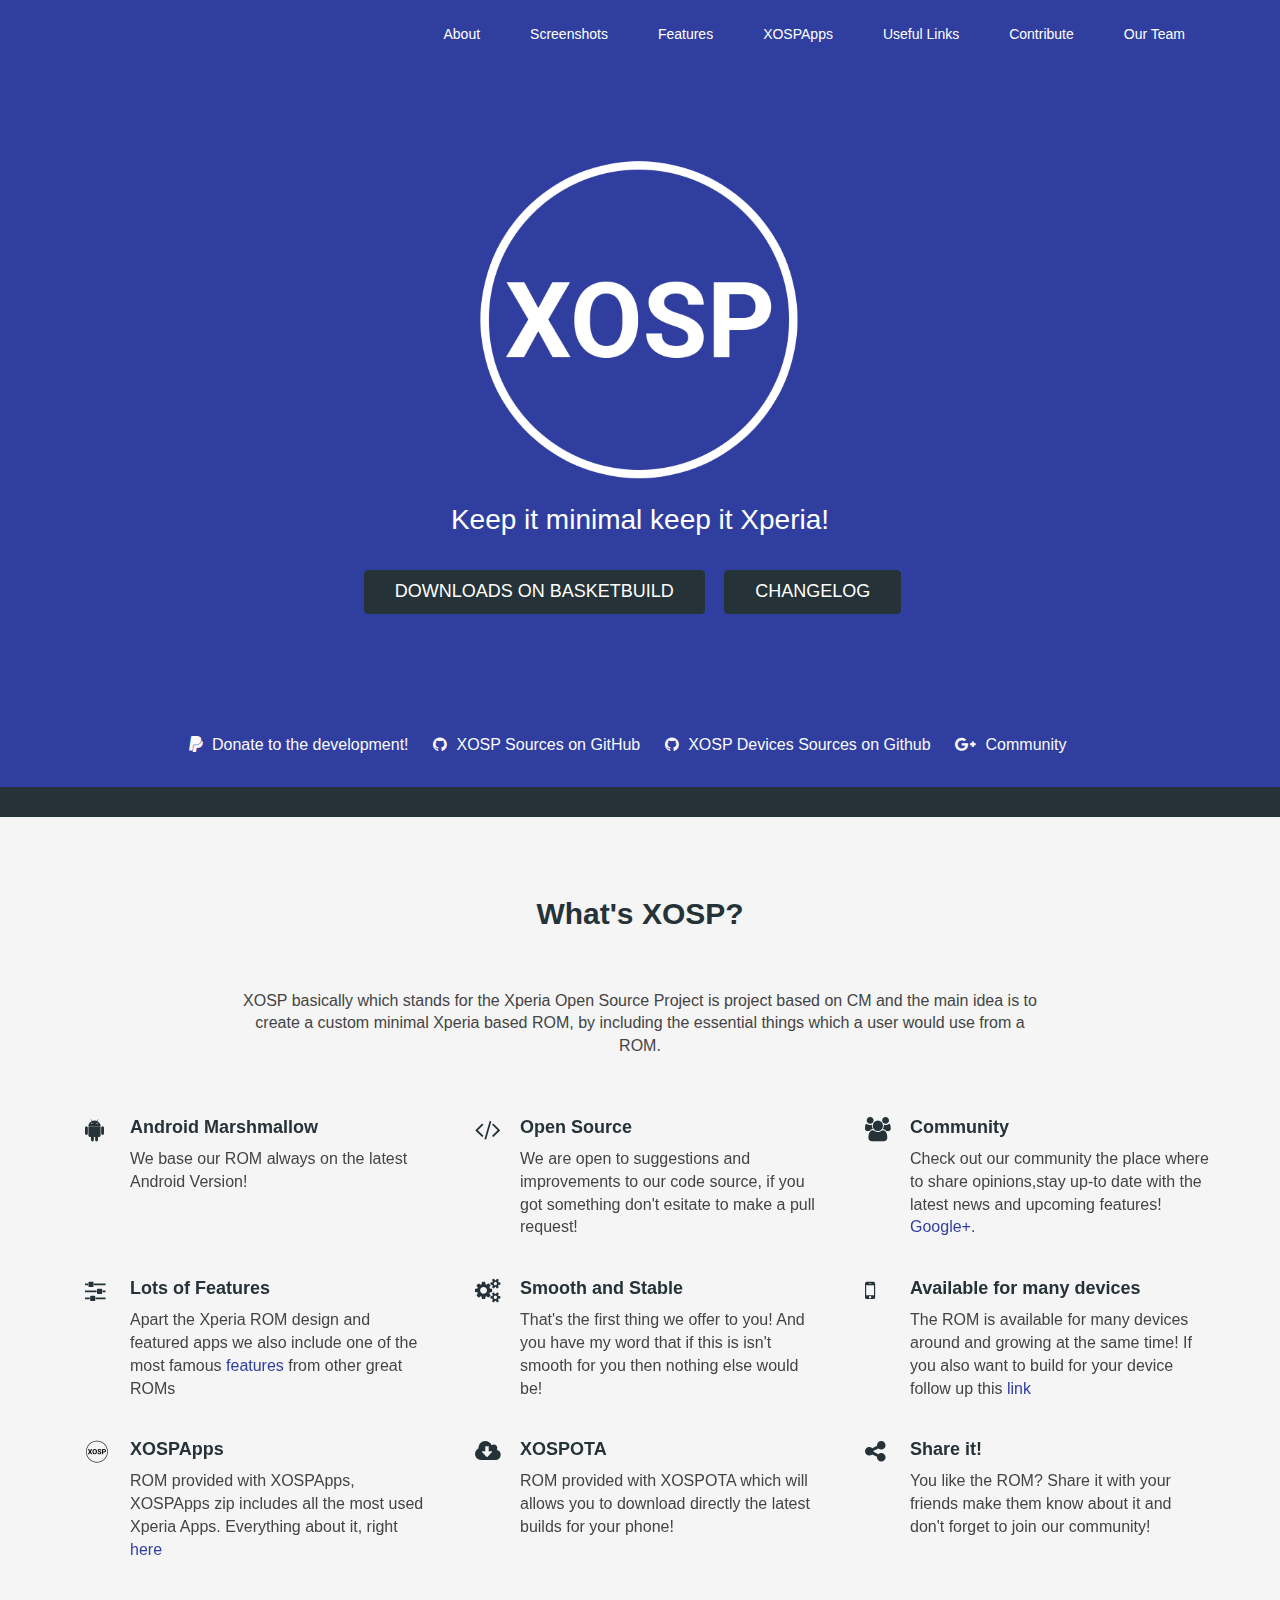
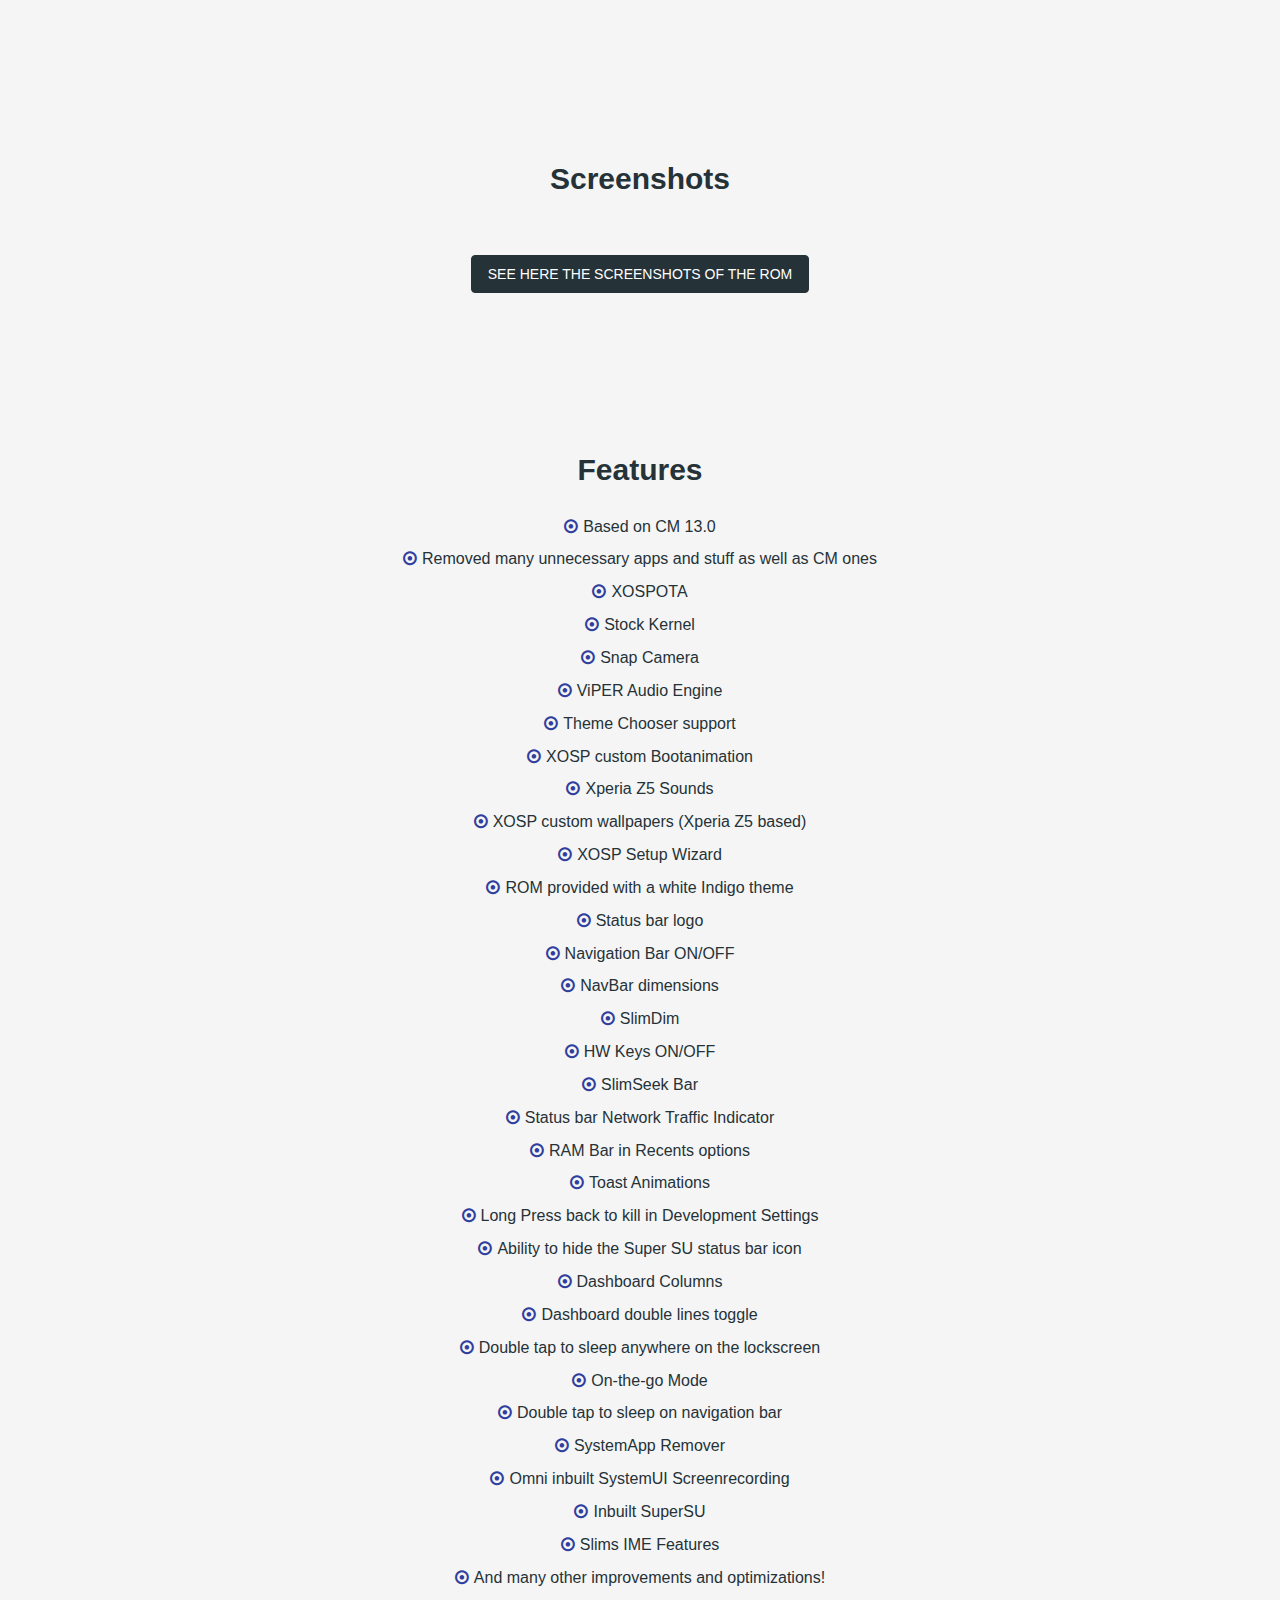
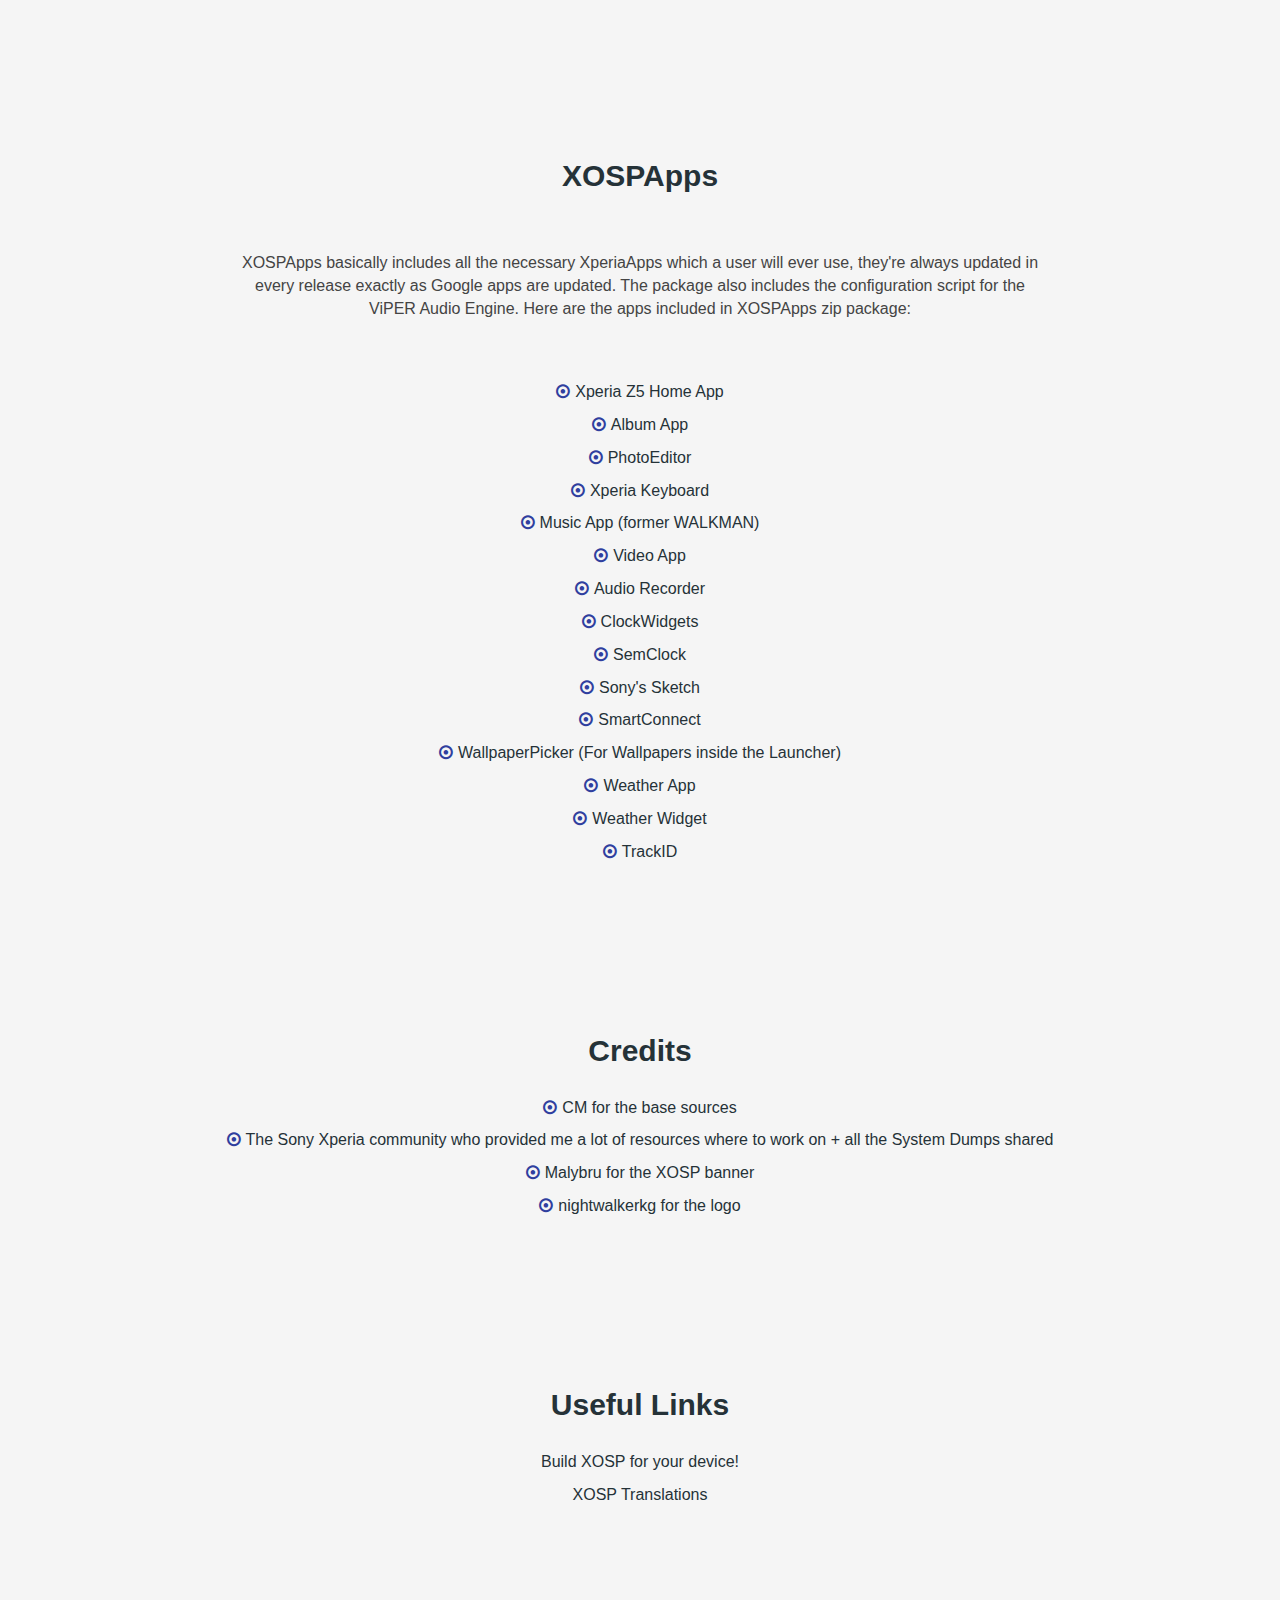
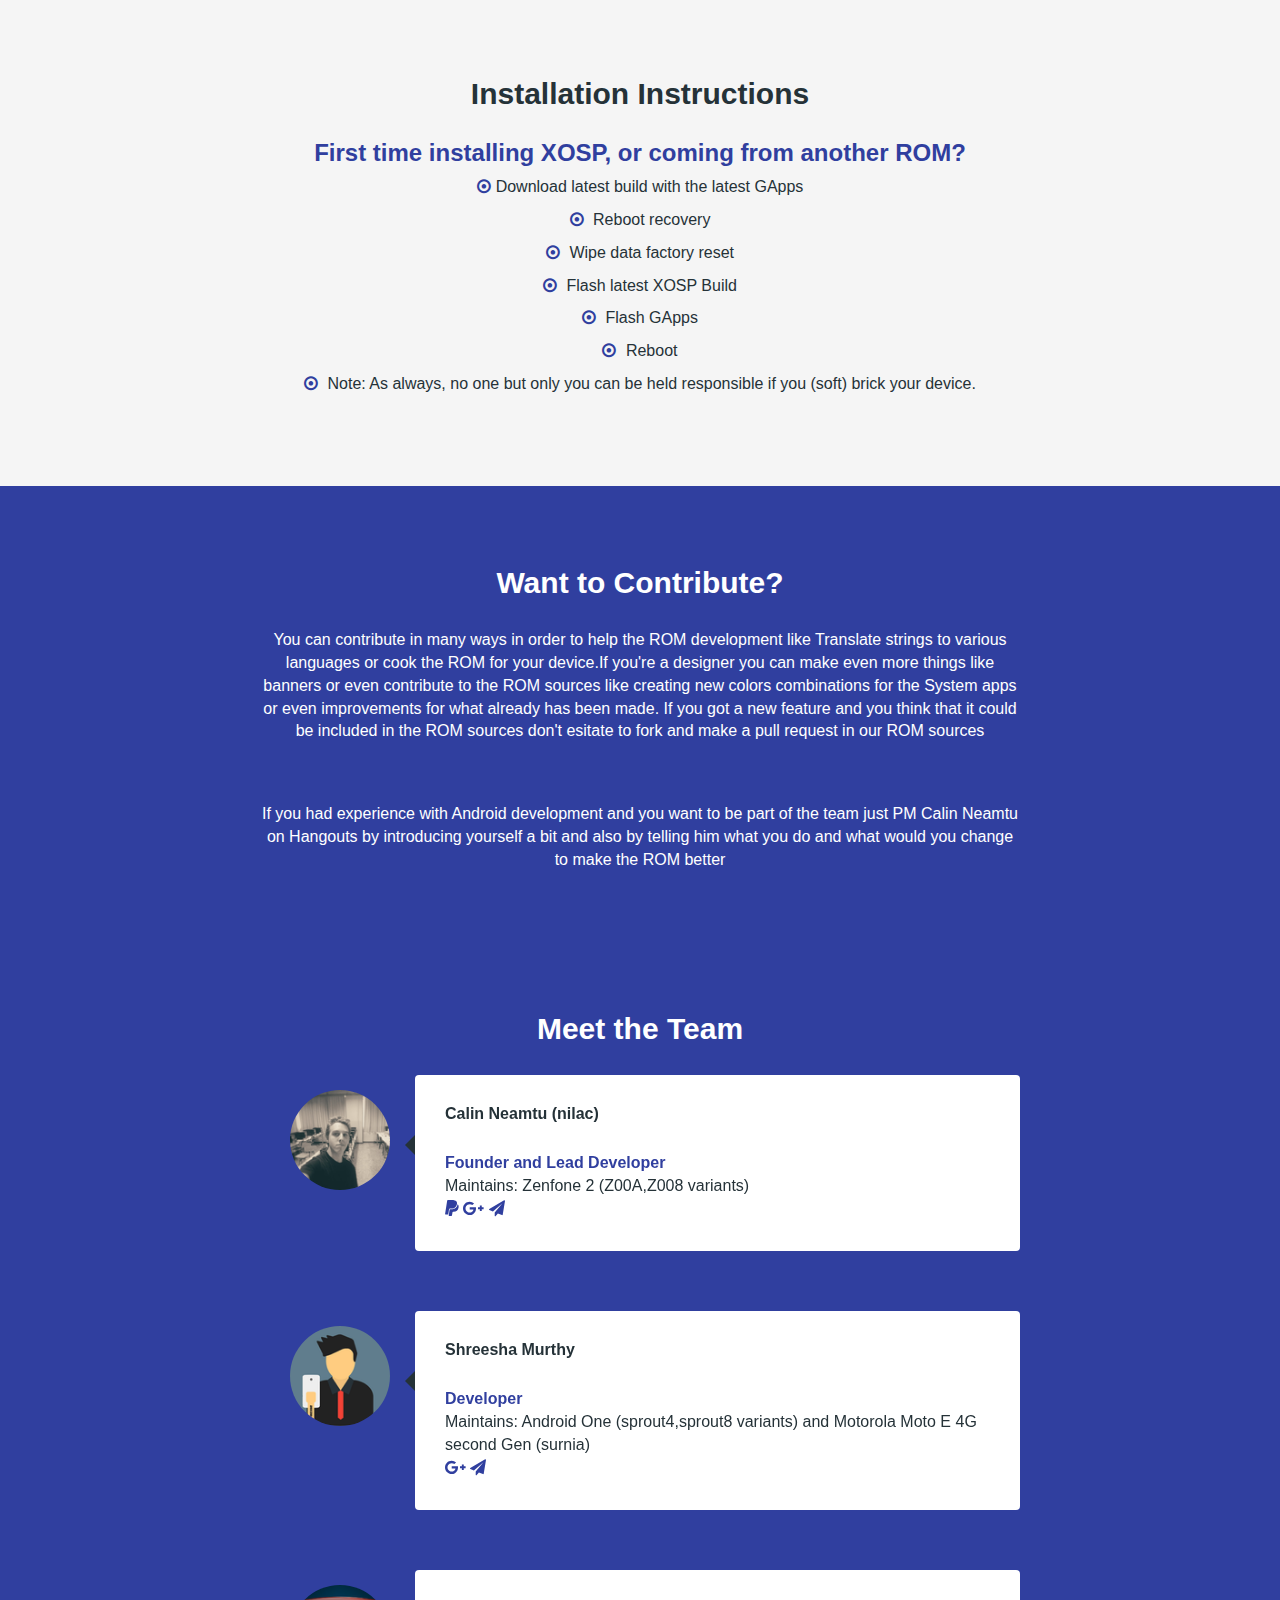
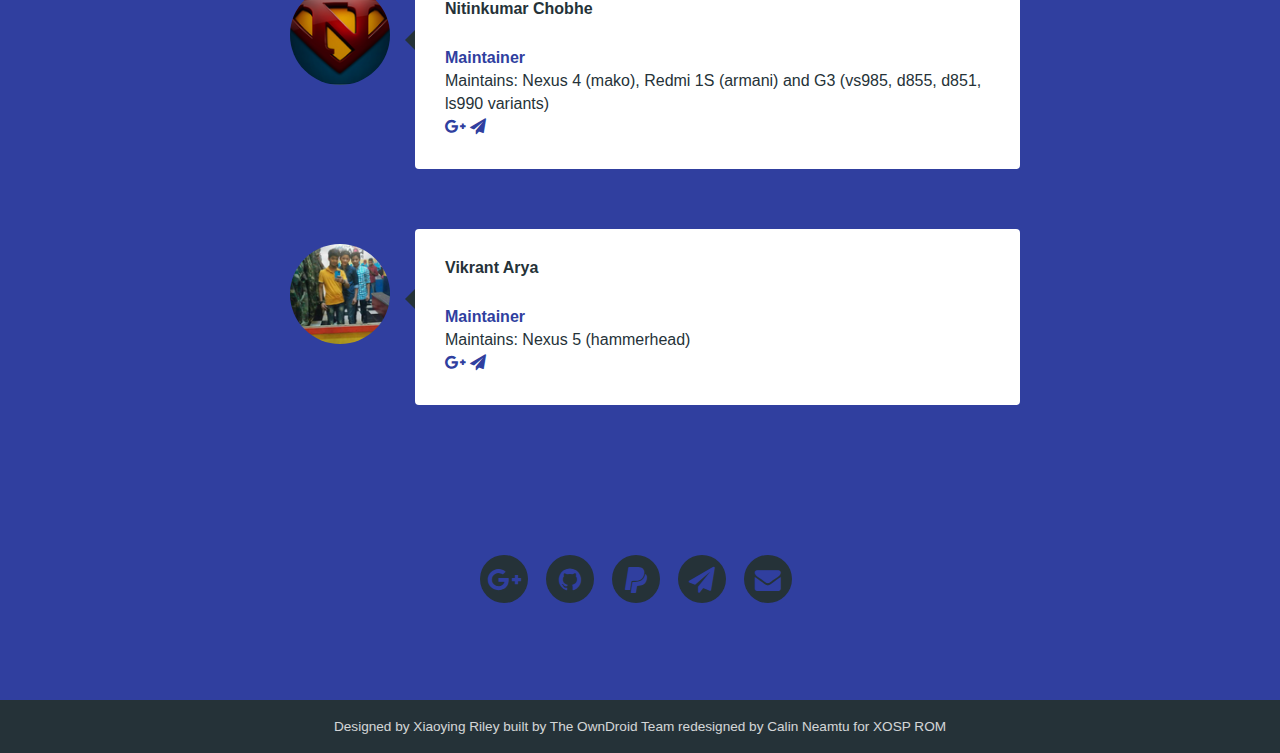
==== commit 3fc79db5: "Fix derps" ====
--- a/index.html
+++ b/index.html
@@ -103,7 +103,7 @@
         <div style="text-align: center"><img src="assets/images/xosp_white.png" width="350" /></div>
             <p class="intro">Keep it minimal keep it Xperia!</p>
             <div class="btns">
-                <a class="btn btn-cta-primary" href="https:screenshots/basketbuild.com/devs/XOSP">Downloads on BasketBuild</a>
+                <a class="btn btn-cta-primary" href="https://basketbuild.com/devs/XOSP">Downloads on BasketBuild</a>
                 <a class="btn btn-cta-primary" href="changelog.html">ChangeLog</a>
             </div>
             <ul class="meta list-inline">
@@ -233,7 +233,7 @@
             <div class="row text-center">
                 <h2 class="title text-center">Screenshots</h2>
                     <div class="btns">
-                        <a class="btn btn-cta-primary" href="screenshots.html">Se here the Screenshots of the ROM</a>
+                        <a class="btn btn-cta-primary" href="screenshots.html">See here the Screenshots of the ROM</a>
                 </h2>
             </div>
         </div>
@@ -330,8 +330,8 @@
         <div class="row text-center">
             <ul class="feature-list list-unstyled">
                 <h2 class="title">Useful Links</h2>                        
-                    <li><a href="https:screenshots/github.com/XOSP-Project/platform_manifest" target="_blank">Build XOSP for your device!</a></li>
-                    <li><a href="https:screenshots/os4fvts.oneskyapp.com/admin/project/dashboard/project/136264" target="_blank">XOSP Translations</a></li> 
+                    <li><a href="https://github.com/XOSP-Project/platform_manifest" target="_blank">Build XOSP for your device!</a></li>
+                    <li><a href="https://os4fvts.oneskyapp.com/admin/project/dashboard/project/136264" target="_blank">XOSP Translations</a></li> 
             </ul>
         </div>
         </div>
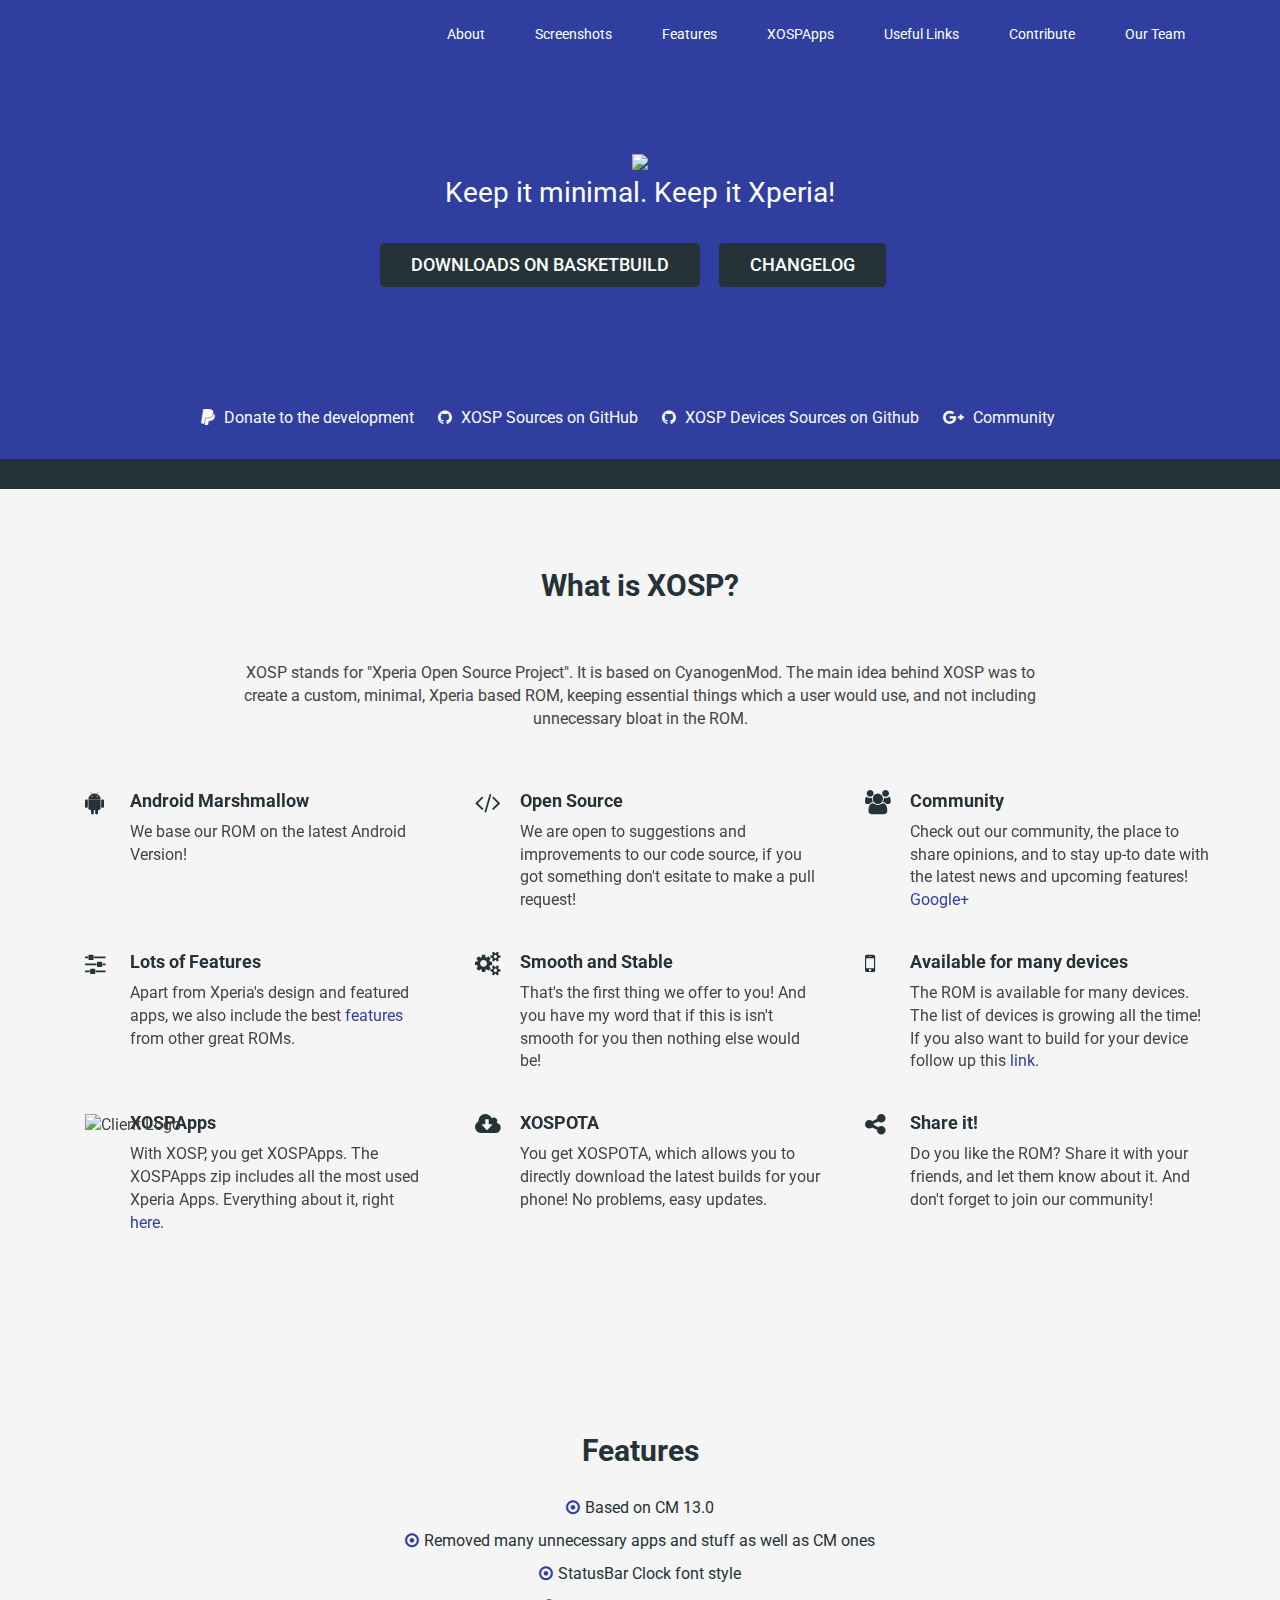
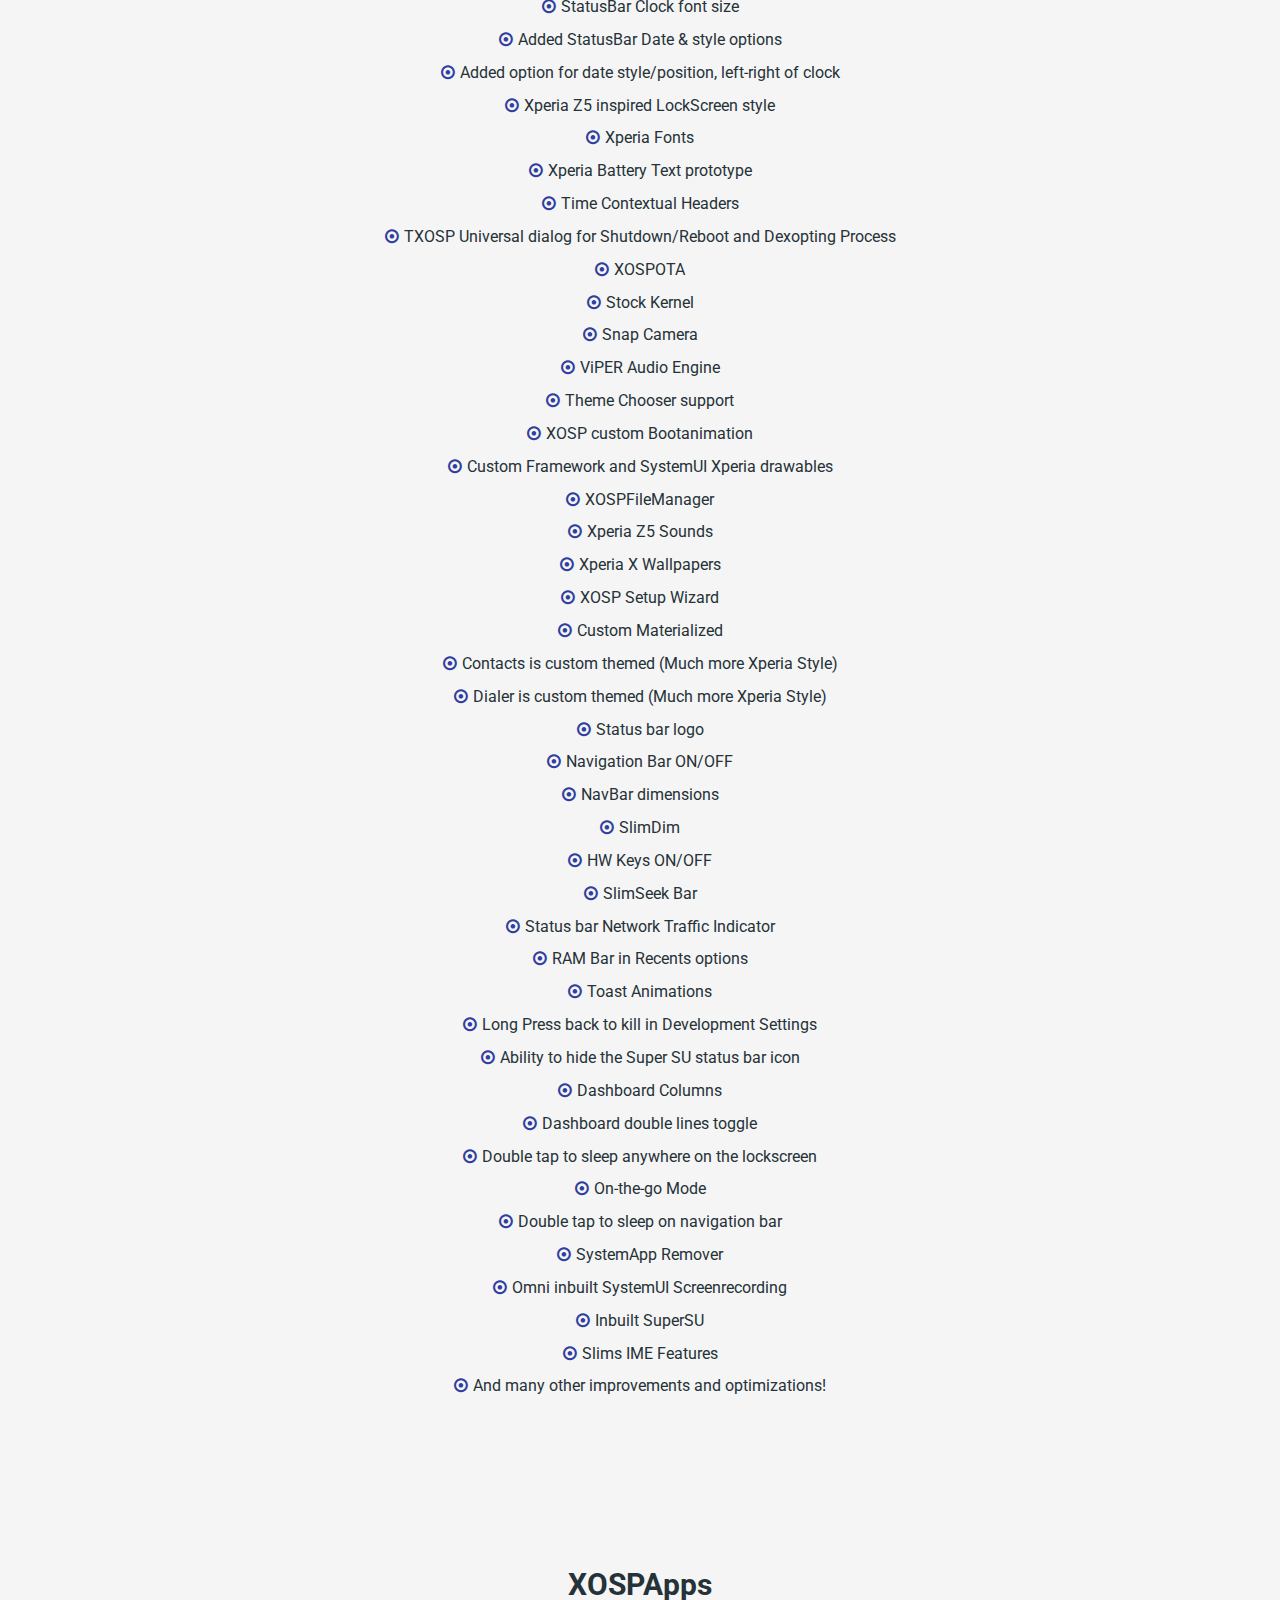
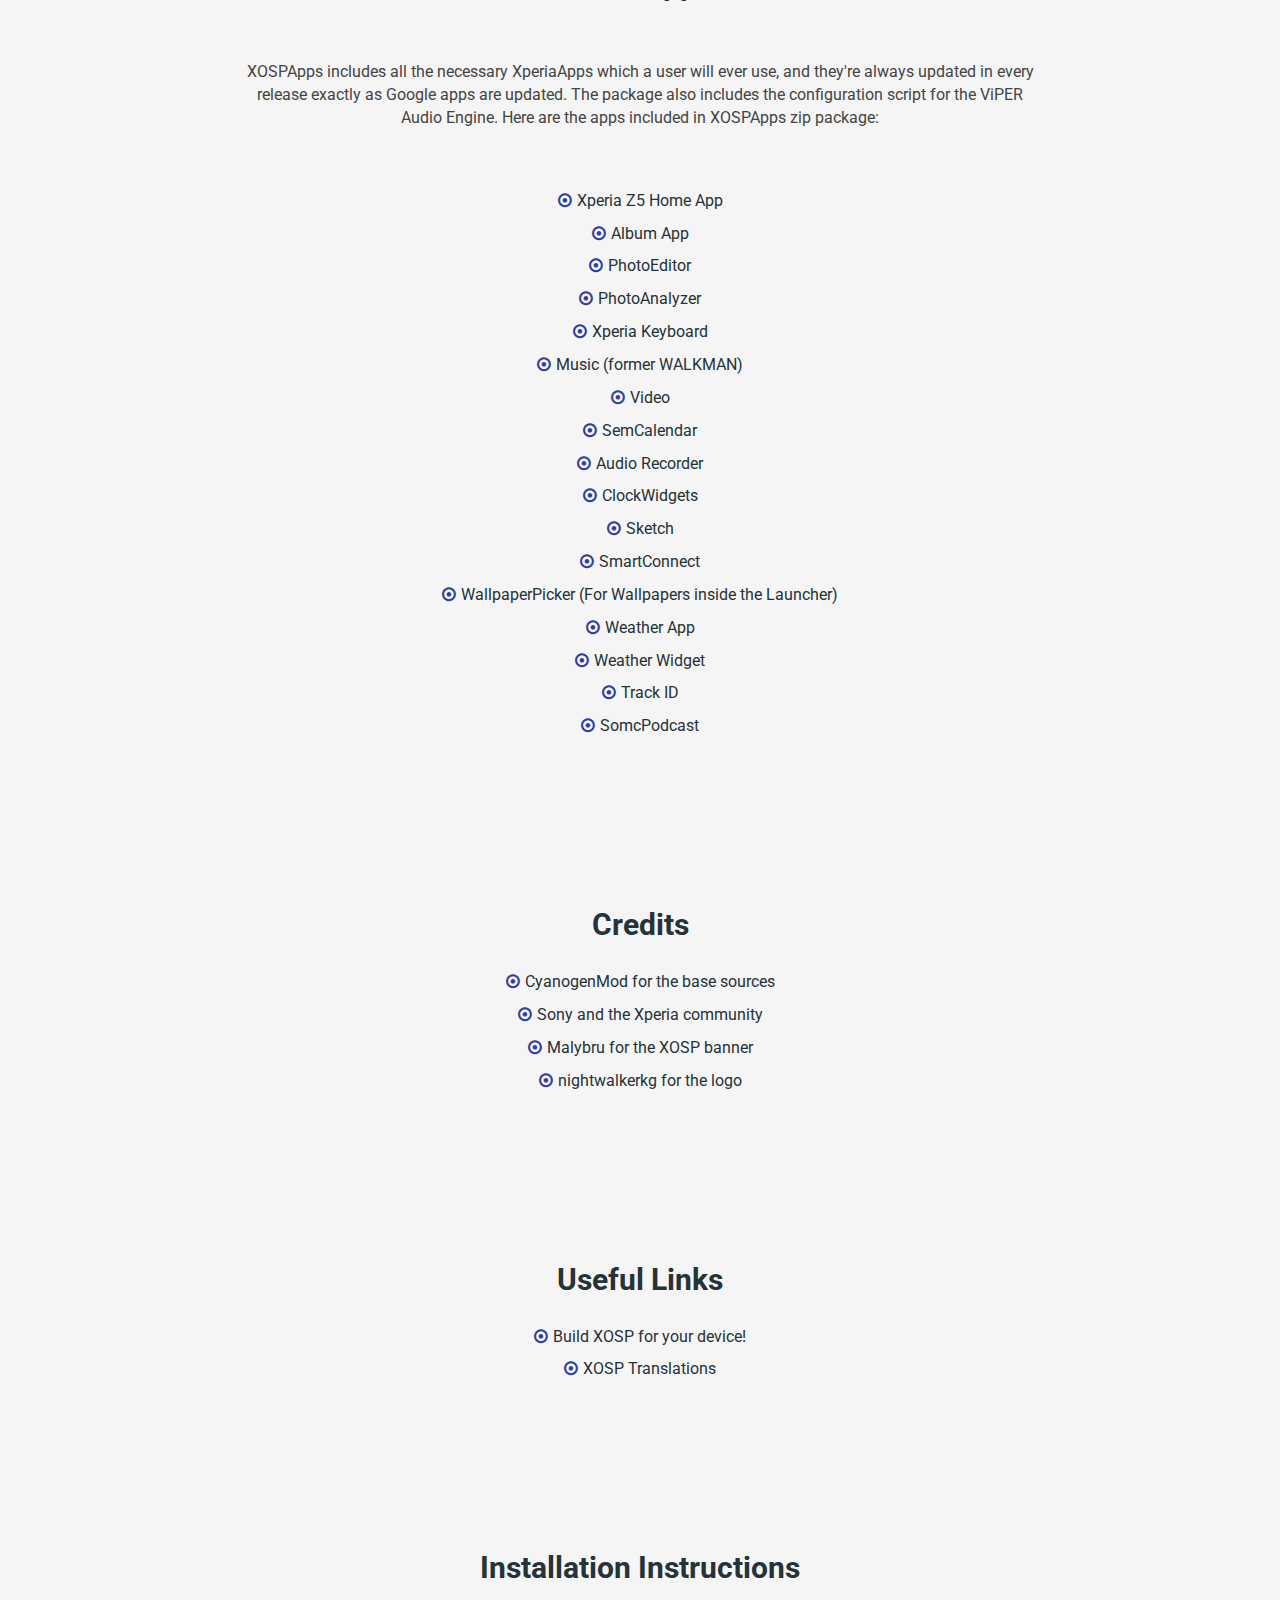
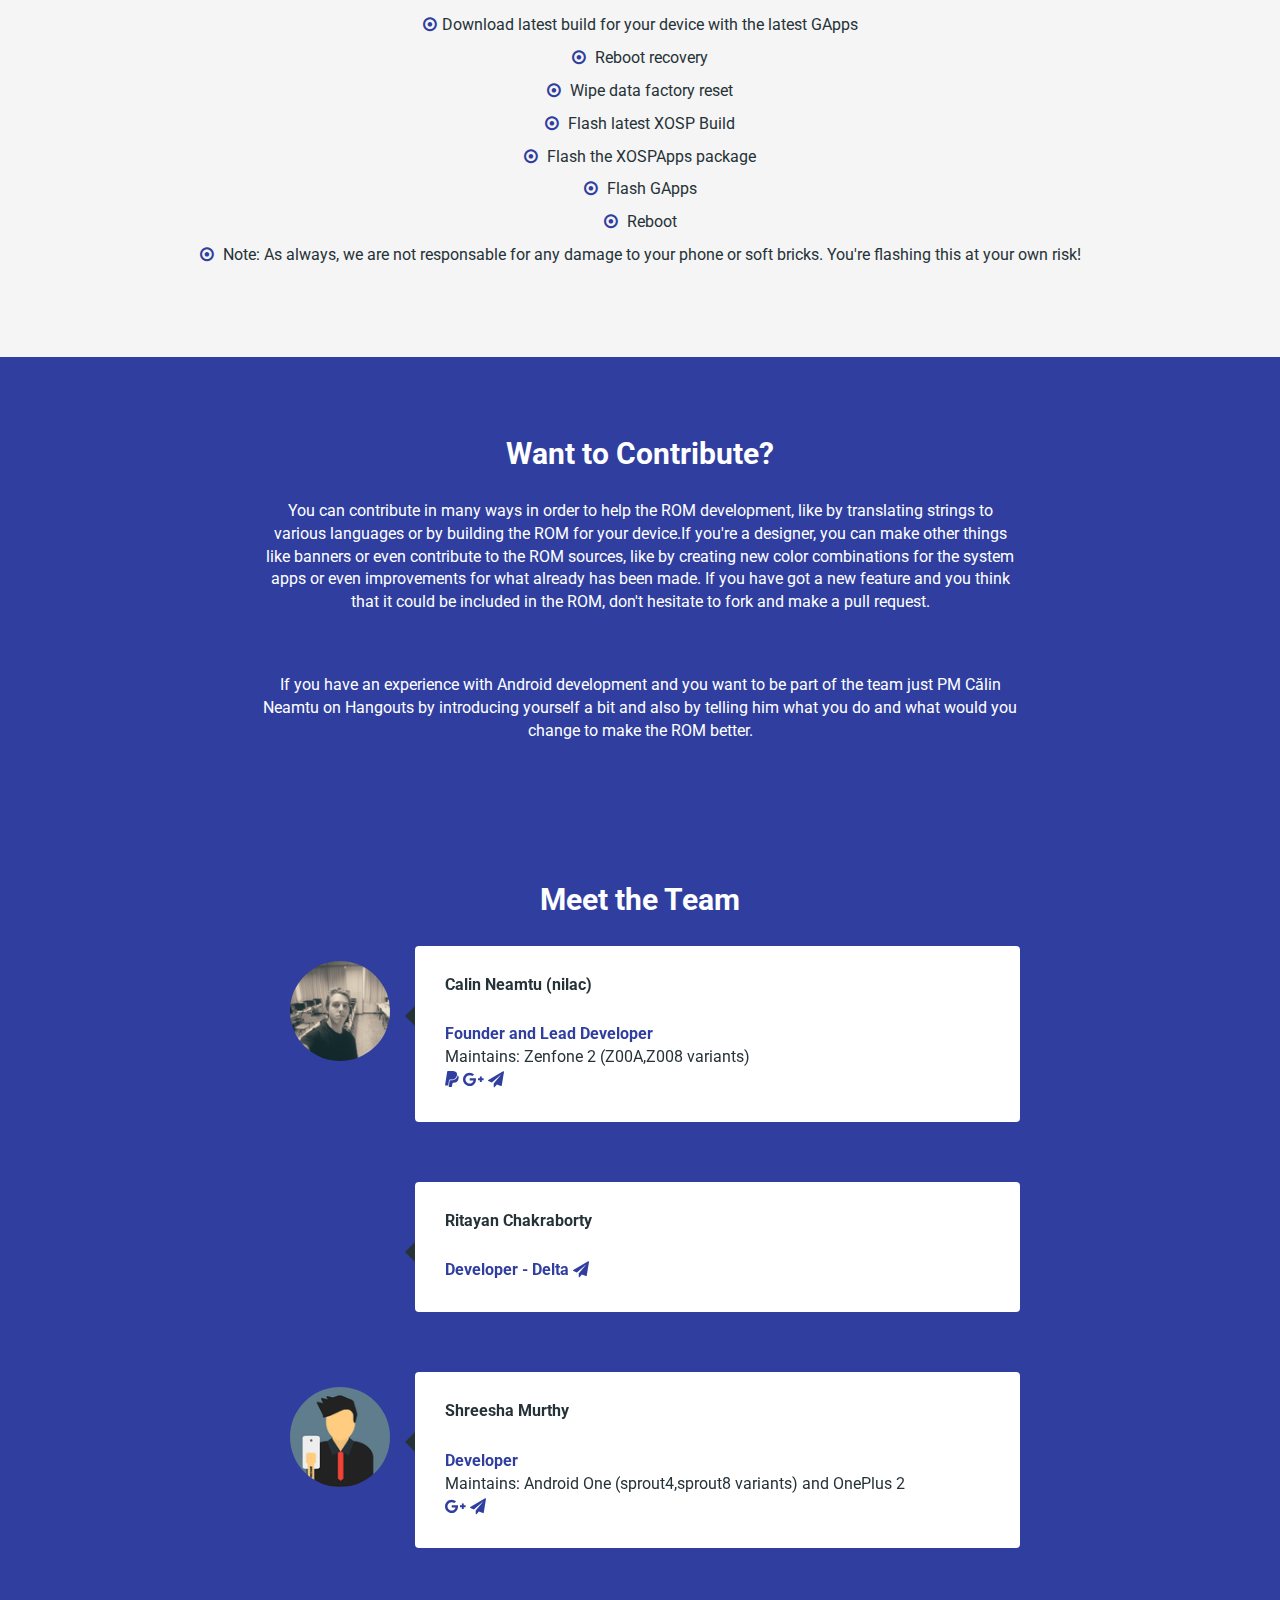
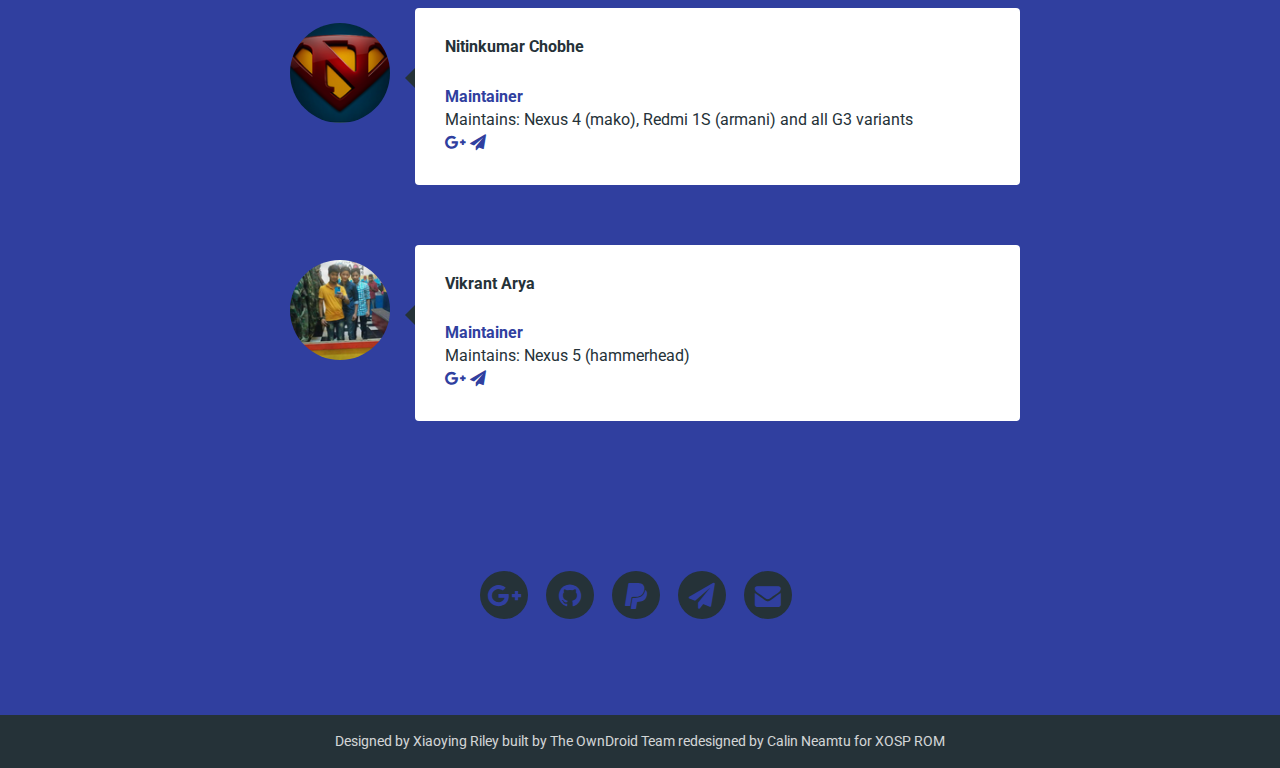
==== commit 939855cc: "Fix broken link" ====
--- a/index.html
+++ b/index.html
@@ -21,10 +21,10 @@
 
   Official Website for XOSP ROM. Website created by Xiaoying Riley, built by the OwnDroid Team,redesigned Calin Neamtu for XOSP ROM.
   Code available on Github:
-  https:screenshots/github.com/OwnROM/ownrom.github.io
+  https://github.com/OwnROM/ownrom.github.io
 -->
     <!--Import Google Icon Font
-      <link href="http:screenshots/fonts.googleapis.com/icon?family=Material+Icons" rel="stylesheet">
+      <link href="http://fonts.googleapis.com/icon?family=Material+Icons" rel="stylesheet">
       <!--Import materialize.css
       <link type="text/css" rel="stylesheet" href="assets/plugins/materialize/css/materialize.min.css"  media="screen,projection"/>
 
@@ -34,17 +34,17 @@
 
     <body>
       <!--Import jQuery before materialize.js
-      <script type="text/javascript" src="https:screenshots/code.jquery.com/jquery-2.1.1.min.js"></script>
+      <script type="text/javascript" src="https://code.jquery.com/jquery-2.1.1.min.js"></script>
       <script type="text/javascript" src="assets/plugins/materialize/js/materialize.min.js"></script>
     </body> -->
     <meta name="description" content="XOSP basically which stands for the Xperia Open Source Project is project based on CM and the main idea is to create a custom minimal Xperia based ROM, by including the essential things which a user would use from a ROM.">
     <meta name="author" content="Calin Neamtu">
     <meta name="keywords" content="Android,Custom ROM">
-    <meta name=theme-color content="#303f9f">
+    <meta name=theme-color content="#2c3e50">
     <meta name="viewport" content="width=device-width">
     <link rel="shortcut icon" href="favicon.ico">
-    <link href='http:screenshots/fonts.googleapis.com/css?family=Lato:300,400,300italic,400italic' rel='stylesheet' type='text/css'>
-    <link href='http:screenshots/fonts.googleapis.com/css?family=Montserrat:400,700' rel='stylesheet' type='text/css'>
+    <link href='http://fonts.googleapis.com/css?family=Lato:300,400,300italic,400italic' rel='stylesheet' type='text/css'>
+    <link href='http://fonts.googleapis.com/css?family=Montserrat:400,700' rel='stylesheet' type='text/css'>
     <!-- Global CSS -->
     <link rel="stylesheet" href="assets/plugins/bootstrap/css/bootstrap.min.css">
     <!-- Plugins CSS -->
@@ -52,7 +52,7 @@
     <link rel="stylesheet" href="assets/plugins/prism/prism.css">
     <!-- Theme CSS -->
     <link id="theme-style" rel="stylesheet" href="assets/css/styles.css">
-    <link href='http:screenshots/fonts.googleapis.com/css?family=Roboto:500,100,300,700,400' rel='stylesheet' type='text/css'>
+    <link href='http://fonts.googleapis.com/css?family=Roboto:500,100,300,700,400' rel='stylesheet' type='text/css'>
 </head>
 
 <body data-spy="scroll">
@@ -79,7 +79,7 @@
                         </li>
                         <li class="nav-item"><a class="scrollto" href="#about">About</a>
                         </li>
-                        <li class="nav-item"><a class="scrollto" href="#screenshots">Screenshots</a>
+                        <li class="nav-item"><a href="screenshots.html" target="_blank">Screenshots</a>
                         </li>
                         <li class="nav-item"><a class="scrollto" href="#features">Features</a>
                         </li>
@@ -100,24 +100,24 @@
     <!-- Promo -->
     <section id="promo" class="promo section offset-header">
         <div class="container text-center">
-        <div style="text-align: center"><img src="assets/images/xosp_white.png" width="350" /></div>
-            <p class="intro">Keep it minimal keep it Xperia!</p>
+        <div style="text-align: center"><img src="assets/images/xosp_black.png" width="350" /></div>
+            <p class="intro">Keep it minimal. Keep it Xperia!</p>
             <div class="btns">
                 <a class="btn btn-cta-primary" href="https://basketbuild.com/devs/XOSP">Downloads on BasketBuild</a>
-                <a class="btn btn-cta-primary" href="changelog.html">ChangeLog</a>
+                <a class="btn btn-cta-primary" href="https://github.com/XOSP-Project/android_vendor_xosp/blob/xosp-mm/README.mkdn" target="_blank">ChangeLog</a>
             </div>
             <ul class="meta list-inline">
             <i class="fa fa-paypal"></i>
-                        <li><a href="https:screenshots/goo.gl/l9m5rr" target="_blank">Donate to the development!</a>
+                        <li><a href="https://goo.gl/l9m5rr" target="_blank">Donate to the development</a>
                         </li>
             <i class="fa fa-github"></i>
-                        <li><a href="https:screenshots/goo.gl/o5w9hI" target="_blank">XOSP Sources on GitHub</a>
+                        <li><a href="https://goo.gl/o5w9hI" target="_blank">XOSP Sources on GitHub</a>
                         </li>
             <i class="fa fa-github"></i>
-                        <li><a href="https:screenshots/goo.gl/LhO6u1" target="_blank">XOSP Devices Sources on Github</a>
+                        <li><a href="https://goo.gl/09x3k5" target="_blank">XOSP Devices Sources on Github</a>
                         </li>
             <i class="fa fa-google-plus"></i>
-                        <li><a href="https:screenshots/goo.gl/RZMYRL" target="_blank">Community</a>
+                        <li><a href="https://goo.gl/RZMYRL" target="_blank">Community</a>
                         </li>
             </ul>
         </div>
@@ -131,8 +131,8 @@
 
     <section id="about" class="about section">
         <div class="container">
-            <h2 class="title text-center">What's XOSP?</h2>
-            <p class="intro text-center">XOSP basically which stands for the Xperia Open Source Project is project based on CM and the main idea is to create a custom minimal Xperia based ROM, by including the essential things which a user would use from a ROM.</p>
+            <h2 class="title text-center">What is XOSP?</h2>
+            <p class="intro text-center">XOSP stands for "Xperia Open Source Project". It is based on CyanogenMod. The main idea behind XOSP was to create a custom, minimal, Xperia based ROM, keeping essential things which a user would use, and not including unnecessary bloat in the ROM.</p>
             <div class="row">
                 <div class="item col-md-4 col-sm-6 col-xs-12">
                     <div class="icon-holder">
@@ -140,7 +140,7 @@
                     </div>
                     <div class="content">
                         <h3 class="sub-title">Android Marshmallow</h3>
-                        <p>We base our ROM always on the latest Android Version!</a>
+                        <p>We base our ROM on the latest Android Version!</a>
                         </p>
                     </div>
                 </div>
@@ -160,7 +160,7 @@
                     </div>
                     <div class="content">
                         <h3 class="sub-title">Community</h3>
-                        <p>Check out our community the place where to share opinions,stay up-to date with the latest news and upcoming features!  <a href="https:screenshots/goo.gl/RZMYRL" target="_blank">Google+.</a>
+                        <p>Check out our community, the place to share opinions, and to stay up-to date with the latest news and upcoming features!  <a href="https://goo.gl/RZMYRL" target="_blank">Google+</a>
                         </p>
                     </div>
                 </div>
@@ -171,7 +171,7 @@
                     </div>
                     <div class="content">
                         <h3 class="sub-title">Lots of Features</h3>
-                        <p>Apart the Xperia ROM design and featured apps we also include one of the most famous <a href="#features">features</a> from other great ROMs </p>
+                        <p>Apart from Xperia's design and featured apps, we also include the best <a href="#features">features</a> from other great ROMs. </p>
                     </div>
                 </div>
                 <div class="item col-md-4 col-sm-6 col-xs-12">
@@ -189,17 +189,17 @@
                     </div>
                     <div class="content">
                         <h3 class="sub-title">Available for many devices</h3>
-                        <p>The ROM is available for many devices around and growing at the same time! If you also want to build for your device follow up this <a href="https:screenshots/github.com/XOSP-Project/platform_manifest" target="_blank">link</a>
-                        </p>
-                    </div>
-                </div>
-                <div class="item col-md-4 col-sm-6 col-xs-12">
-                    <div class="icon-holder">
-                       <img alt="Client Logo" title="Client Logo" src="assets/images/ic_reborn_main.png" /> 
+                        <p>The ROM is available for many devices. The list of devices is growing all the time! If you also want to build for your device follow up this <a href="https://github.com/XOSP-Project/platform_manifest" target="_blank">link.</a>
+                        </p>
+                    </div>
+                </div>
+                <div class="item col-md-4 col-sm-6 col-xs-12">
+                    <div class="icon-holder">
+                       <img alt="Client Logo" title="Client Logo" src="assets/images/drawable-hdpi/xosp_black.png" /> 
                     </div>
                     <div class="content">
                         <h3 class="sub-title">XOSPApps</h3>
-                        <p>ROM provided with XOSPApps, XOSPApps zip includes all the most used Xperia Apps. Everything about it, right <a href="#xospapps">here</a>
+                        <p>With XOSP, you get XOSPApps. The XOSPApps zip includes all the most used Xperia Apps. Everything about it, right <a href="#xospapps">here.</a>
                         </p>
                     </div>
                 </div>
@@ -209,7 +209,7 @@
                     </div>
                     <div class="content">
                         <h3 class="sub-title">XOSPOTA</h3>
-                        <p>ROM provided with XOSPOTA which will allows you to download directly the latest builds for your phone!
+                        <p>You get XOSPOTA, which allows you to directly download the latest builds for your phone! No problems, easy updates.
                         </p>
                     </div>
                 </div>
@@ -219,25 +219,13 @@
                     </div>
                     <div class="content">
                         <h3 class="sub-title">Share it!</h3>
-                        <p>You like the ROM? Share it with your friends make them know about it and don't forget to join our community!</a>
+                        <p>Do you like the ROM? Share it with your friends, and let them know about it. And don't forget to join our community!</a>
                         </p>
                     </div>
                 </div>
             </div>
         </div>
     </section>  
-
-    <!-- Screenshots -->
-    <section id="screenshots" class="screenshots section">
-        <div class="container">
-            <div class="row text-center">
-                <h2 class="title text-center">Screenshots</h2>
-                    <div class="btns">
-                        <a class="btn btn-cta-primary" href="screenshots.html">See here the Screenshots of the ROM</a>
-                </h2>
-            </div>
-        </div>
-    </section>
 
     <!-- Features -->
     <section id="features" class="features section">
@@ -247,16 +235,29 @@
             <ul class="feature-list list-unstyled">
                 <li><i class="fa fa-dot-circle-o "></i>Based on CM 13.0</li>
                 <li><i class="fa fa-dot-circle-o "></i>Removed many unnecessary apps and stuff as well as CM ones</li>
+                <li><i class="fa fa-dot-circle-o "></i>StatusBar Clock font style</li>
+                <li><i class="fa fa-dot-circle-o "></i>StatusBar Clock font size</li>
+                <li><i class="fa fa-dot-circle-o "></i>Added StatusBar Date & style options</li>
+                <li><i class="fa fa-dot-circle-o "></i>Added option for date style/position, left-right of clock</li>
+                <li><i class="fa fa-dot-circle-o "></i>Xperia Z5 inspired LockScreen style</li>
+                <li><i class="fa fa-dot-circle-o "></i>Xperia Fonts</li>
+                <li><i class="fa fa-dot-circle-o "></i>Xperia Battery Text prototype</li>
+                <li><i class="fa fa-dot-circle-o "></i>Time Contextual Headers</li>
+                <li><i class="fa fa-dot-circle-o "></i>TXOSP Universal dialog for Shutdown/Reboot and Dexopting Process</li>
                 <li><i class="fa fa-dot-circle-o "></i>XOSPOTA</li>
                 <li><i class="fa fa-dot-circle-o "></i>Stock Kernel</li>
                 <li><i class="fa fa-dot-circle-o "></i>Snap Camera</li>
                 <li><i class="fa fa-dot-circle-o "></i>ViPER Audio Engine</li>
                 <li><i class="fa fa-dot-circle-o "></i>Theme Chooser support</li>
                 <li><i class="fa fa-dot-circle-o "></i>XOSP custom Bootanimation</li>
+                <li><i class="fa fa-dot-circle-o "></i>Custom Framework and SystemUI Xperia drawables</li>
+                <li><i class="fa fa-dot-circle-o "></i>XOSPFileManager</li>
                 <li><i class="fa fa-dot-circle-o "></i>Xperia Z5 Sounds</li>
-                <li><i class="fa fa-dot-circle-o "></i>XOSP custom wallpapers (Xperia Z5 based)</li>
+                <li><i class="fa fa-dot-circle-o "></i>Xperia X Wallpapers</li>
                 <li><i class="fa fa-dot-circle-o "></i>XOSP Setup Wizard</li>
-                <li><i class="fa fa-dot-circle-o "></i>ROM provided with a white Indigo theme</li>
+                <li><i class="fa fa-dot-circle-o "></i>Custom Materialized</li>
+                <li><i class="fa fa-dot-circle-o "></i>Contacts is custom themed (Much more Xperia Style)</li>
+                <li><i class="fa fa-dot-circle-o "></i>Dialer is custom themed (Much more Xperia Style)</li>
                 <li><i class="fa fa-dot-circle-o "></i>Status bar logo</li>
                 <li><i class="fa fa-dot-circle-o "></i>Navigation Bar ON/OFF</li>
                 <li><i class="fa fa-dot-circle-o "></i>NavBar dimensions</li>
@@ -285,25 +286,27 @@
     <section id="xospapps" class="xospapps section">
         <div class="container">
             <h2 class="title text-center">XOSPApps</h2>
-            <p class="intro text-center">XOSPApps basically includes all the necessary XperiaApps which a user will ever use, they're always updated in every release exactly as Google apps are updated. The package also includes the configuration script for the ViPER Audio Engine. Here are the apps included in XOSPApps zip package:</p>
+            <p class="intro text-center">XOSPApps includes all the necessary XperiaApps which a user will ever use, and they're always updated in every release exactly as Google apps are updated. The package also includes the configuration script for the ViPER Audio Engine. Here are the apps included in XOSPApps zip package:</p>
                 <div class="row text-center">
                     <ul class="feature-list list-unstyled">
                     
                         <li><i class="fa fa-dot-circle-o "></i>Xperia Z5 Home App</li>
                         <li><i class="fa fa-dot-circle-o "></i>Album App</li>
                         <li><i class="fa fa-dot-circle-o "></i>PhotoEditor</li>
+                        <li><i class="fa fa-dot-circle-o "></i>PhotoAnalyzer</li>
                         <li><i class="fa fa-dot-circle-o "></i>Xperia Keyboard</li>
-                        <li><i class="fa fa-dot-circle-o "></i>Music App (former WALKMAN)</li>
-                        <li><i class="fa fa-dot-circle-o "></i>Video App</li>
+                        <li><i class="fa fa-dot-circle-o "></i>Music (former WALKMAN)</li>
+                        <li><i class="fa fa-dot-circle-o "></i>Video</li>
+                        <li><i class="fa fa-dot-circle-o "></i>SemCalendar</li>
                         <li><i class="fa fa-dot-circle-o "></i>Audio Recorder</li>
                         <li><i class="fa fa-dot-circle-o "></i>ClockWidgets</li>
-                        <li><i class="fa fa-dot-circle-o "></i>SemClock</li>
-                        <li><i class="fa fa-dot-circle-o "></i>Sony's Sketch</li>
+                        <li><i class="fa fa-dot-circle-o "></i>Sketch</li>
                         <li><i class="fa fa-dot-circle-o "></i>SmartConnect</li>
                         <li><i class="fa fa-dot-circle-o "></i>WallpaperPicker (For Wallpapers inside the Launcher)</li>
                         <li><i class="fa fa-dot-circle-o "></i>Weather App</li>
                         <li><i class="fa fa-dot-circle-o "></i>Weather Widget</li>
-                        <li><i class="fa fa-dot-circle-o "></i>TrackID</li>
+                        <li><i class="fa fa-dot-circle-o "></i>Track ID</li>
+                        <li><i class="fa fa-dot-circle-o "></i>SomcPodcast</li>
                     </ul>
                 </div>
         </div>
@@ -316,8 +319,8 @@
             <h2 class="title">Credits</h2>
             <ul class="feature-list list-unstyled">
 
-                <li><i class="fa fa-dot-circle-o "></i>CM for the base sources</li>
-                <li><i class="fa fa-dot-circle-o "></i>The Sony Xperia community who provided me a lot of resources where to work on + all the System Dumps shared </li>
+                <li><i class="fa fa-dot-circle-o "></i>CyanogenMod for the base sources</li>
+                <li><i class="fa fa-dot-circle-o "></i>Sony and the Xperia community </li>
                 <li><i class="fa fa-dot-circle-o "></i>Malybru for the XOSP banner</li>
                 <li><i class="fa fa-dot-circle-o "></i>nightwalkerkg for the logo</li>
             </ul>
@@ -330,8 +333,8 @@
         <div class="row text-center">
             <ul class="feature-list list-unstyled">
                 <h2 class="title">Useful Links</h2>                        
-                    <li><a href="https://github.com/XOSP-Project/platform_manifest" target="_blank">Build XOSP for your device!</a></li>
-                    <li><a href="https://os4fvts.oneskyapp.com/admin/project/dashboard/project/136264" target="_blank">XOSP Translations</a></li> 
+                    <li><i class="fa fa-dot-circle-o "></i><a href="https://github.com/XOSP-Project/platform_manifest" target="_blank">Build XOSP for your device!</a></li>
+                    <li><i class="fa fa-dot-circle-o "></i><a href="https://os4fvts.oneskyapp.com/admin/project/dashboard/project/136264" target="_blank">XOSP Translations</a></li> 
             </ul>
         </div>
         </div>
@@ -342,15 +345,14 @@
         <div class="row text-center">
             <ul class="feature-list list-unstyled">
                 <h2 class="title text-center">Installation Instructions</h2>
-                <h3 class="subtitle text-center">First time installing XOSP, or coming from another ROM?</h3>
-                    <li><i class="fa fa-dot-circle-o "></i>Download latest build with the latest GApps</li>
+                    <li><i class="fa fa-dot-circle-o "></i>Download latest build for your device with the latest GApps</li>
                     <li><i class="fa fa-dot-circle-o "></i> Reboot recovery</li>
                     <li><i class="fa fa-dot-circle-o "></i> Wipe data factory reset</li>
                     <li><i class="fa fa-dot-circle-o "></i> Flash latest XOSP Build</li>
+                    <li><i class="fa fa-dot-circle-o "></i> Flash the XOSPApps package</li>
                     <li><i class="fa fa-dot-circle-o "></i> Flash GApps</li>
                     <li><i class="fa fa-dot-circle-o "></i> Reboot</li>
-                    <li><i class="fa fa-dot-circle-o "></i> Note: As always, no one but only you can be held responsible if you (soft) brick your device.</li>
-            </ul>
+                    <li><i class="fa fa-dot-circle-o "></i> Note: As always, we are not responsable for any damage to your phone or soft bricks. You're flashing this at your own risk!</li>
         </div>
         </div>
     </section>
@@ -361,8 +363,8 @@
         <div class="container">
             <div class="contact-inner">
                 <h2 class="title  text-center">Want to Contribute?</h2>
-                <p class="intro  text-center">You can contribute in many ways in order to help the ROM development like Translate strings to various languages or cook the ROM for your device.If you're a designer you can make even more things like banners or even contribute to the ROM sources like creating new colors combinations for the System apps or even improvements for what already has been made. If you got a new feature and you think that it could be included in the ROM sources don't esitate to fork and make a pull request in our ROM sources</p>
-                <p class="intro  text-center">If you had experience with Android development and you want to be part of the team just PM Calin Neamtu on Hangouts by introducing yourself a bit and also by telling him what you do and what would you change to make the ROM better</p>
+                <p class="intro  text-center">You can contribute in many ways in order to help the ROM development, like by translating strings to various languages or by building the ROM for your device.If you're a designer, you can make other things like banners or even contribute to the ROM sources, like by creating new color combinations for the system apps or even improvements for what already has been made. If you have got a new feature and you think that it could be included in the ROM, don't hesitate to fork and make a pull request.</p>
+                <p class="intro  text-center">If you have an experience with Android development and you want to be part of the team just PM Călin Neamtu on Hangouts by introducing yourself a bit and also by telling him what you do and what would you change to make the ROM better.</p>
                 </p>
             </div>
         </div>
@@ -385,13 +387,26 @@
                                 <br>
                                 <span class="body">Maintains: Zenfone 2 (Z00A,Z008 variants) </span>
                                 <br />
-                                <a href="https:screenshots/www.paypal.com/cgi-bin/webscr?cmd=_s-xclick&hosted_button_id=G8GQXJCCVVMS6"><i class="fa fa-paypal"></i></a>
-                                <a href="https:screenshots/plus.google.com/u/0/+C%C4%83linNeam%C5%A3u/posts"><i class="fa fa-google-plus"></i></a>
-                                <a href="https:screenshots/web.telegram.org/#/im?p=@nilac8991"><i class="fa fa-paper-plane"></i></a>
+                                <a href="https://www.paypal.com/cgi-bin/webscr?cmd=_s-xclick&hosted_button_id=G8GQXJCCVVMS6"><i class="fa fa-paypal"></i></a>
+                                <a href="https://plus.google.com/u/0/+C%C4%83linNeam%C5%A3u/posts"><i class="fa fa-google-plus"></i></a>
+                                <a href="https://web.telegram.org/#/im?p=@nilac8991"><i class="fa fa-paper-plane"></i></a>
                             </div>
                         </div>
                     </div>
-
+                    
+                    <div class="author-message">
+                        <div class="profile">
+                            <img class="img-responsive" src="assets/profiles/Ritayan.png" alt="" />
+                        </div>
+                        <div class="speech-bubble">
+                            <h3 class="sub-title">Ritayan Chakraborty</h3>
+                            <div class="source">
+                                <span class="title"><b>Developer - Delta</b></span>
+                                <a href="https://web.telegram.org/#/im?p=@out386"><i class="fa fa-paper-plane"></i></a>
+                            </div>
+                        </div>
+                    </div>
+                    
                     <div class="author-message">
                         <div class="profile">
                             <img class="img-responsive" src="assets/profiles/Shreesha.png" alt="" />
@@ -401,10 +416,10 @@
                             <div class="source">
                                 <span class="title"><b>Developer</b></span>
                                 <br>
-                                <span class="body">Maintains: Android One (sprout4,sprout8 variants) and Motorola Moto E 4G second Gen (surnia) </span>
+                                <span class="body">Maintains: Android One (sprout4,sprout8 variants) and OnePlus 2 </span>
                                 <br />
-                                <a href="https:screenshots/plus.google.com/u/0/+shreeshamurthy/posts"><i class="fa fa-google-plus"></i></a>
-                                <a href="https:screenshots/web.telegram.org/#/im?p=@Shreesha_Murthy"><i class="fa fa-paper-plane"></i></a>
+                                <a href="https://plus.google.com/u/0/+shreeshamurthy/posts"><i class="fa fa-google-plus"></i></a>
+                                <a href="https://web.telegram.org/#/im?p=@Shreesha_Murthy"><i class="fa fa-paper-plane"></i></a>
                             </div>
                         </div>
                     </div>
@@ -413,16 +428,15 @@
                         <div class="profile">
                             <img class="img-responsive" src="assets/profiles/Nitin.png" alt="" />
                         </div>
-                        <!--screenshots/profile-->
                         <div class="speech-bubble">
                             <h3 class="sub-title">Nitinkumar Chobhe</h3>
                             <div class="source">
                                 <span class="title"><b>Maintainer</b></span>
                                 <br>
-                                <span class="body">Maintains: Nexus 4 (mako), Redmi 1S (armani) and G3 (vs985, d855, d851, ls990 variants) </span>
+                                <span class="body">Maintains: Nexus 4 (mako), Redmi 1S (armani) and all G3 variants </span>
                                 <br />
-                                <a href="https:screenshots/plus.google.com/u/0/+NitinkumarChobhe/posts"><i class="fa fa-google-plus"></i></a>
-                                <a href="https:screenshots/web.telegram.org/#/im?p=@Nitin1438"><i class="fa fa-paper-plane"></i></a>
+                                <a href="https://plus.google.com/u/0/+NitinkumarChobhe/posts"><i class="fa fa-google-plus"></i></a>
+                                <a href="https://web.telegram.org/#/im?p=@Nitin1438"><i class="fa fa-paper-plane"></i></a>
                             </div>
                         </div>
                     </div>
@@ -438,8 +452,8 @@
                                 <br>
                                 <span class="body">Maintains: Nexus 5 (hammerhead) </span>
                                 <br/>
-                                <a href="https:screenshots/plus.google.com/u/0/110942027808556181904/posts"><i class="fa fa-google-plus"></i></a>
-                                <a href="https:screenshots/web.telegram.org/#/im?p=@vikrant699"><i class="fa fa-paper-plane"></i></a>
+                                <a href="https://plus.google.com/u/0/110942027808556181904/posts"><i class="fa fa-google-plus"></i></a>
+                                <a href="https://web.telegram.org/#/im?p=@vikrant699"><i class="fa fa-paper-plane"></i></a>
                             </div>
                         </div>
                     </div>
@@ -452,13 +466,13 @@
         <div class="clearfix"></div>
         <div class="info text-center">
             <ul class="social-icons list-inline">
-                <li class="last" title="Join our community!"><a href="https:screenshots/goo.gl/RZMYRL" target="_blank"><i class="fa fa-google-plus"></i></a>
+                <li class="last" title="Join our community!"><a href="https://goo.gl/RZMYRL" target="_blank"><i class="fa fa-google-plus"></i></a>
                 </li>
-                <li class="last" title="Check out our sources!"><a href="https:screenshots/goo.gl/o5w9hI" target="_blank"><i class="fa fa-github"></i></a>
+                <li class="last" title="Check out our sources!"><a href="https://goo.gl/o5w9hI" target="_blank"><i class="fa fa-github"></i></a>
                 </li>
-                <li class="last" title="Support the development with a donation!"><a href="https:screenshots/goo.gl/l9m5rr" target="_blank"><i class="fa fa-paypal"></i></a>
+                <li class="last" title="Support the development with a donation!"><a href="https://goo.gl/l9m5rr" target="_blank"><i class="fa fa-paypal"></i></a>
                 </li>
-                <li class="last" title="Our official Telegram channel!"><a href="https:screenshots/telegram.me/xosp_channel" target="_blank"><i class="fa fa-paper-plane"></i></a>
+                <li class="last" title="Our official Telegram channel!"><a href="https://telegram.me/xosp_channel" target="_blank"><i class="fa fa-paper-plane"></i></a>
                 </li>
                 <li class="last" title="Mail us!"><a href="mailto: xperiaopensourceproject@gmail.com"><i class="fa fa-envelope"></i></a>
                 </li>
@@ -471,7 +485,7 @@
     <!-- Footer -->
     <footer class="footer">
         <div class="container text-center">
-            <small class="copyright">Designed by <a href="http:screenshots/themes.3rdwavemedia.com" target="_blank">Xiaoying Riley</a> built by <a href="http:screenshots/bit.ly/1Fye9Gd" target="_blank">The OwnDroid Team</a> redesigned by <a href="https:screenshots/plus.google.com/u/0/+C%C4%83linNeam%C5%A3u/posts" target="_blank">Calin Neamtu</a> for XOSP ROM </small>
+            <small class="copyright">Designed by <a href="http://themes.3rdwavemedia.com" target="_blank">Xiaoying Riley</a> built by <a href="http://bit.ly/1Fye9Gd" target="_blank">The OwnDroid Team</a> redesigned by <a href="https://plus.google.com/u/0/+C%C4%83linNeam%C5%A3u/posts" target="_blank">Calin Neamtu</a> for XOSP ROM </small>
         </div>
     </footer>
 
@@ -480,7 +494,7 @@
     (function(i,s,o,g,r,a,m){i['GoogleAnalyticsObject']=r;i[r]=i[r]||function(){
     (i[r].q=i[r].q||[]).push(arguments)},i[r].l=1*new Date();a=s.createElement(o),
     m=s.getElementsByTagName(o)[0];a.async=1;a.src=g;m.parentNode.insertBefore(a,m)
-    })(window,document,'script','https:screenshots/www.google-analytics.com/analytics.js','ga');
+    })(window,document,'script','https://www.google-analytics.com/analytics.js','ga');
 
     ga('create', 'UA-74922052-1', 'auto');
     ga('send', 'pageview');
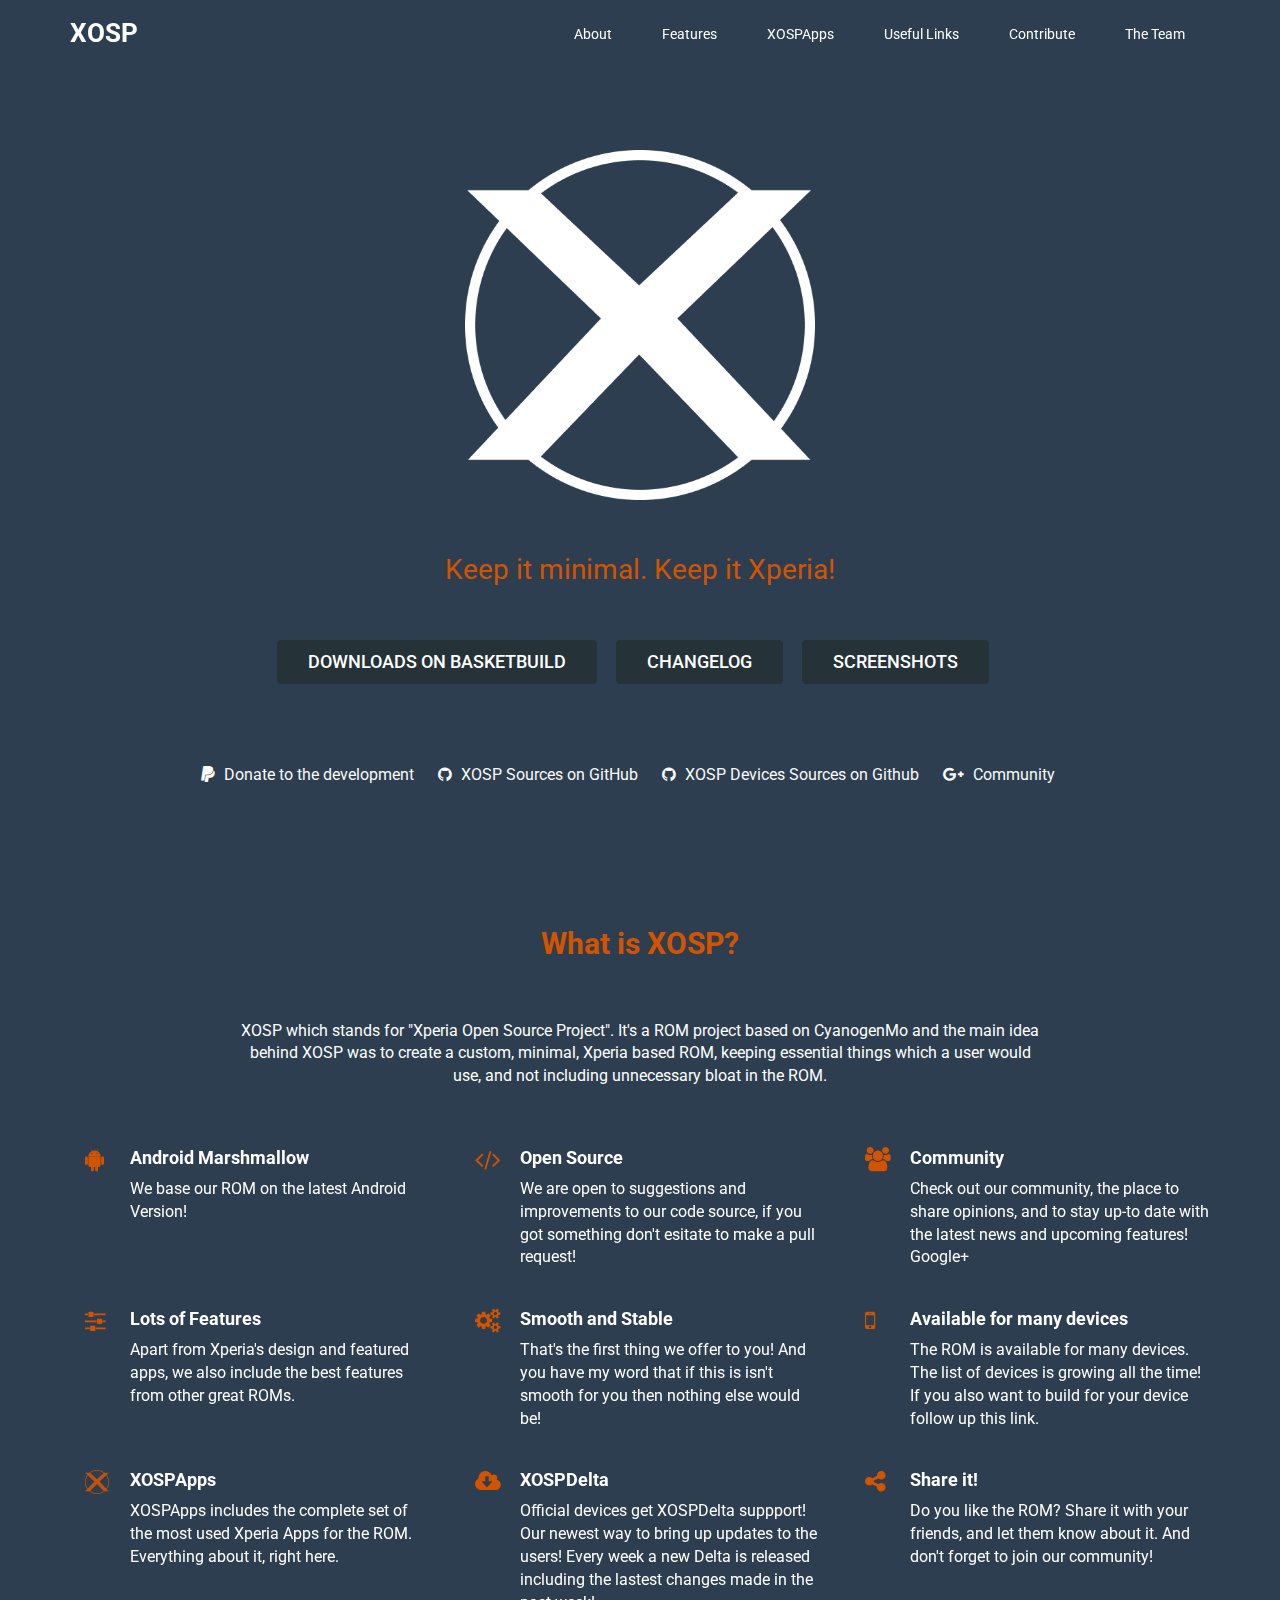
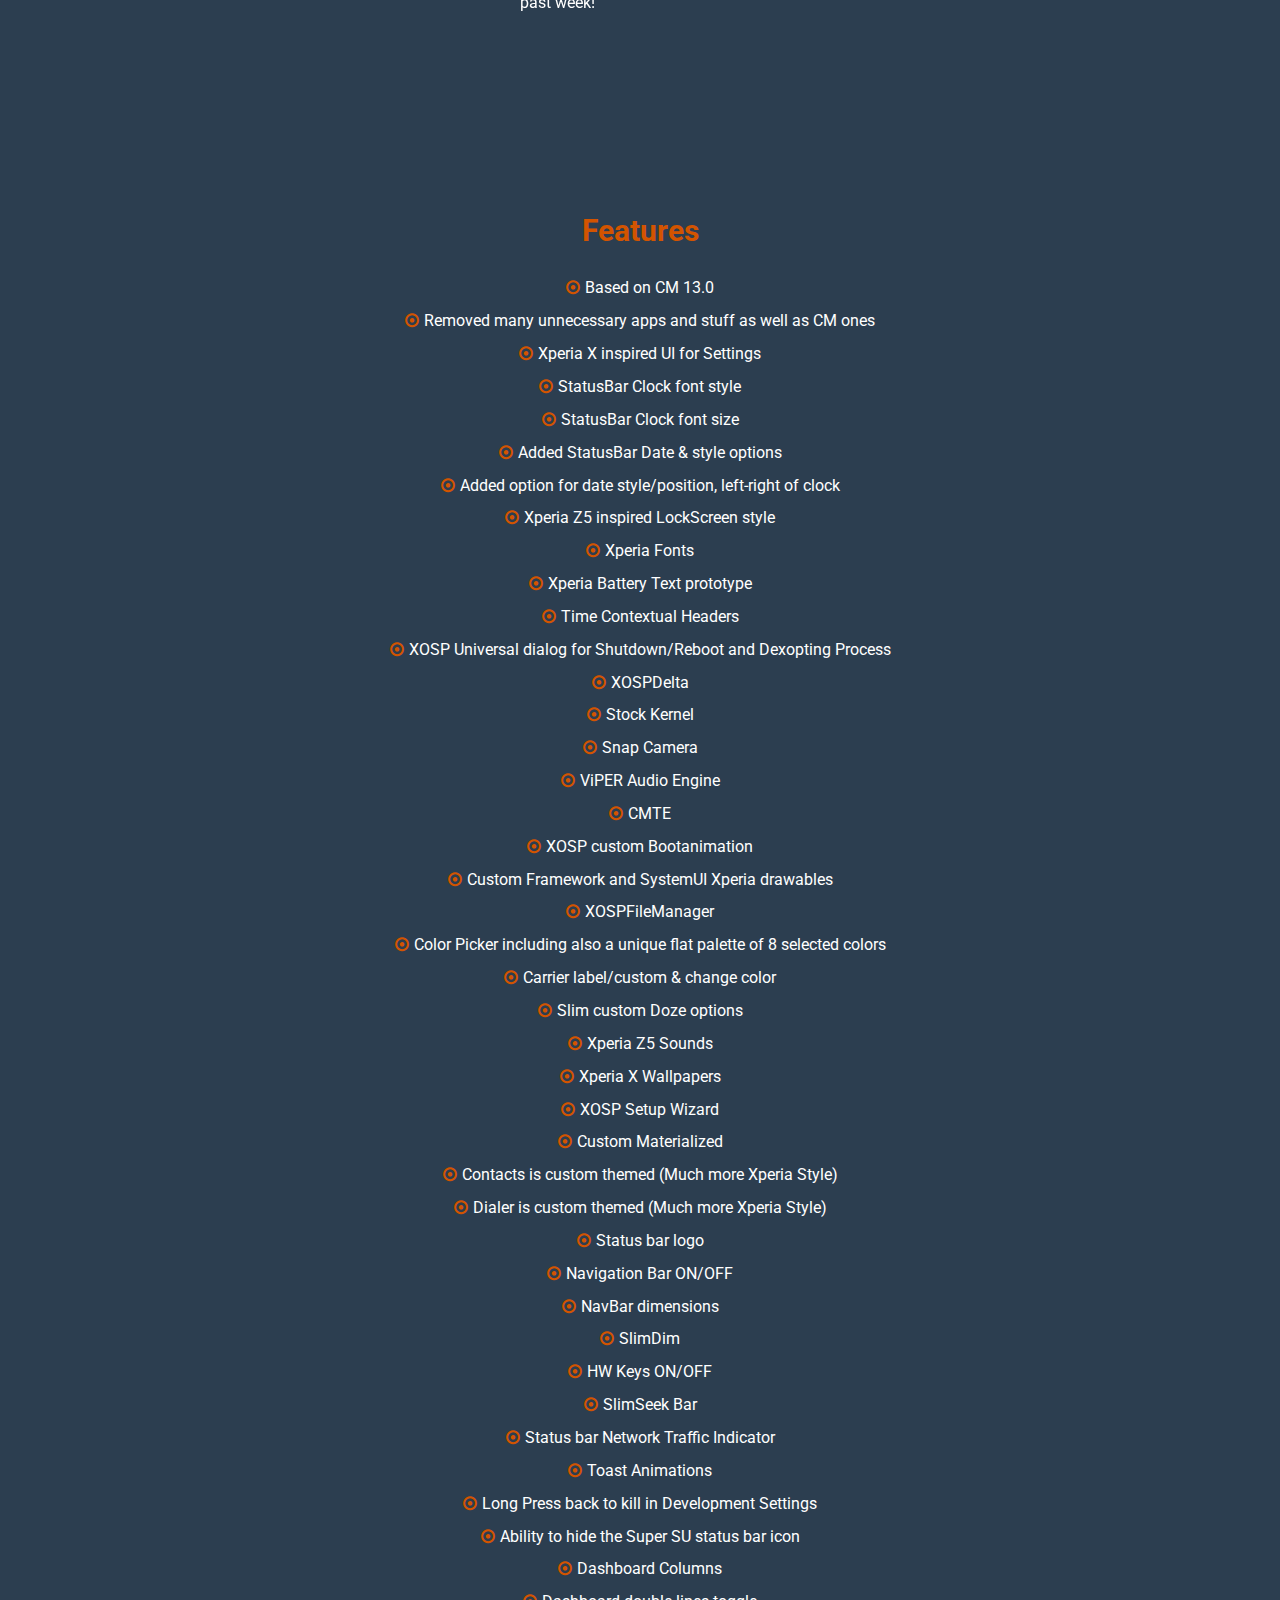
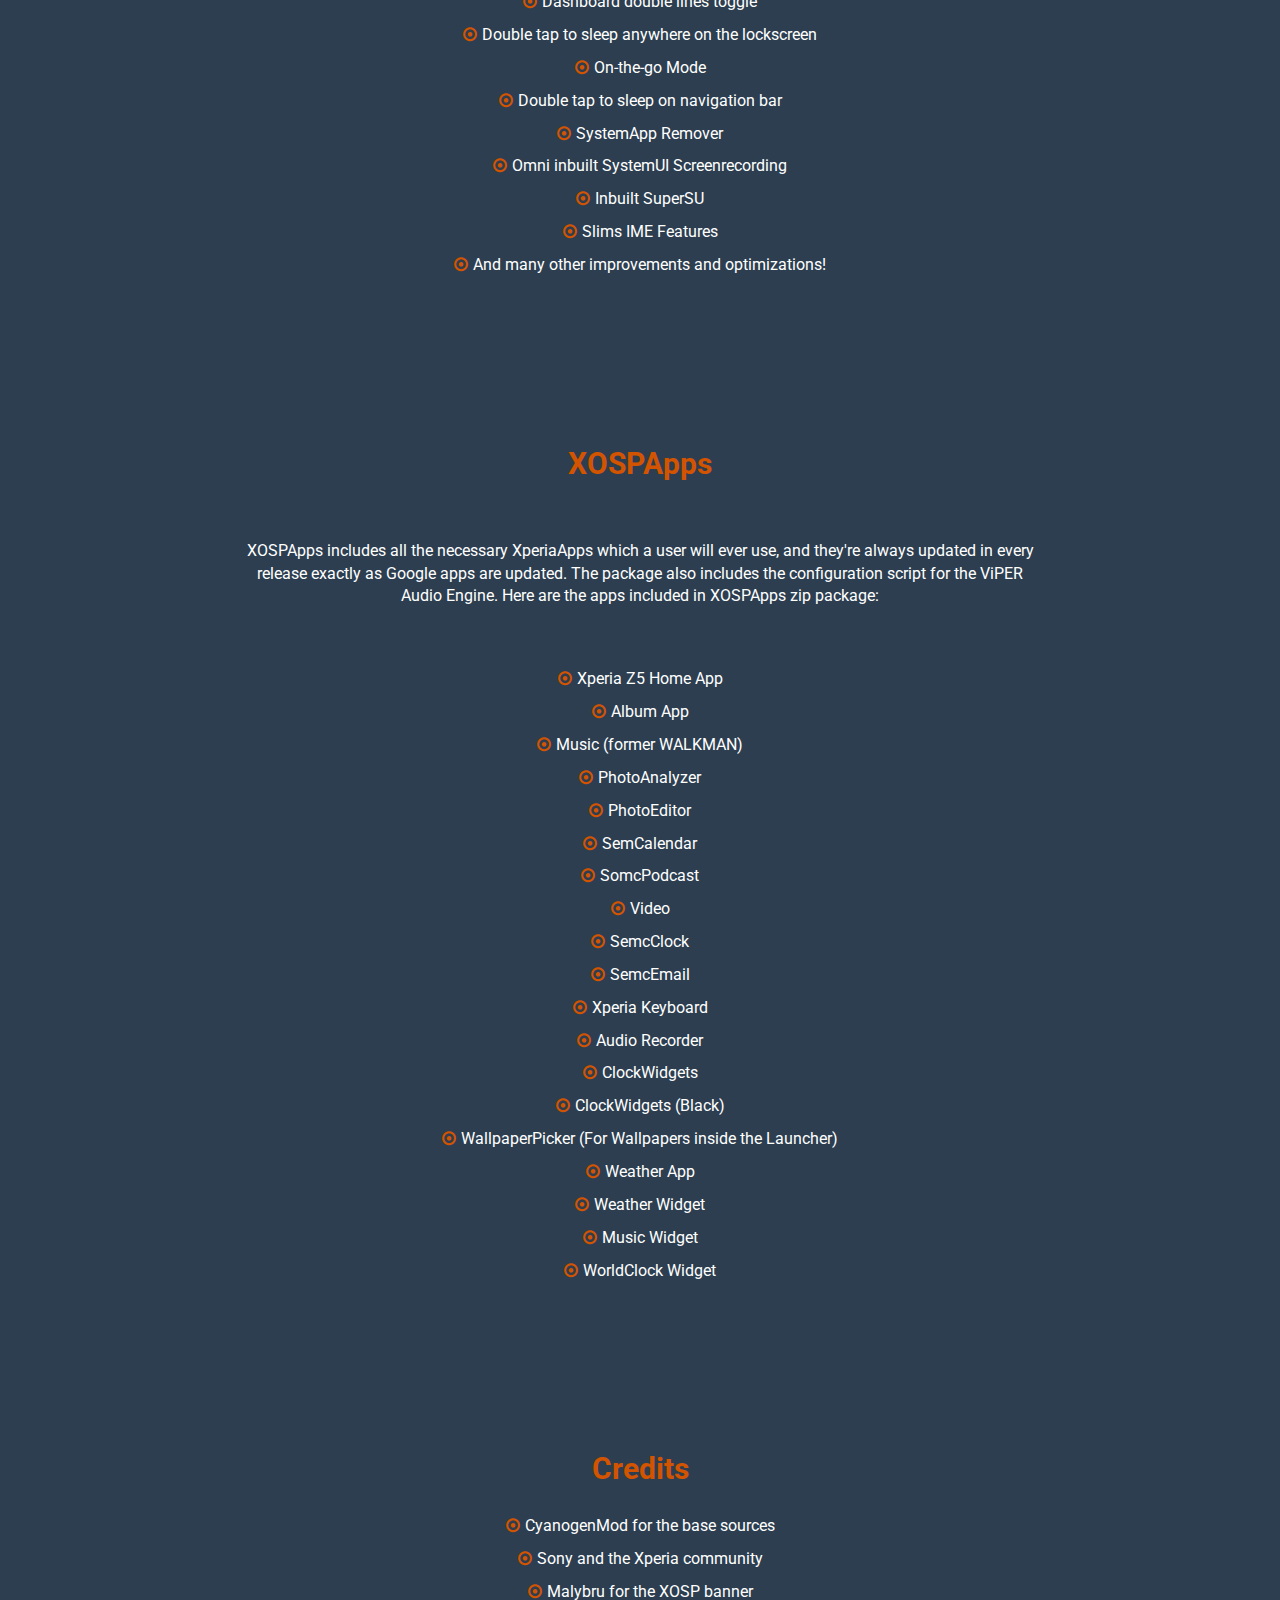
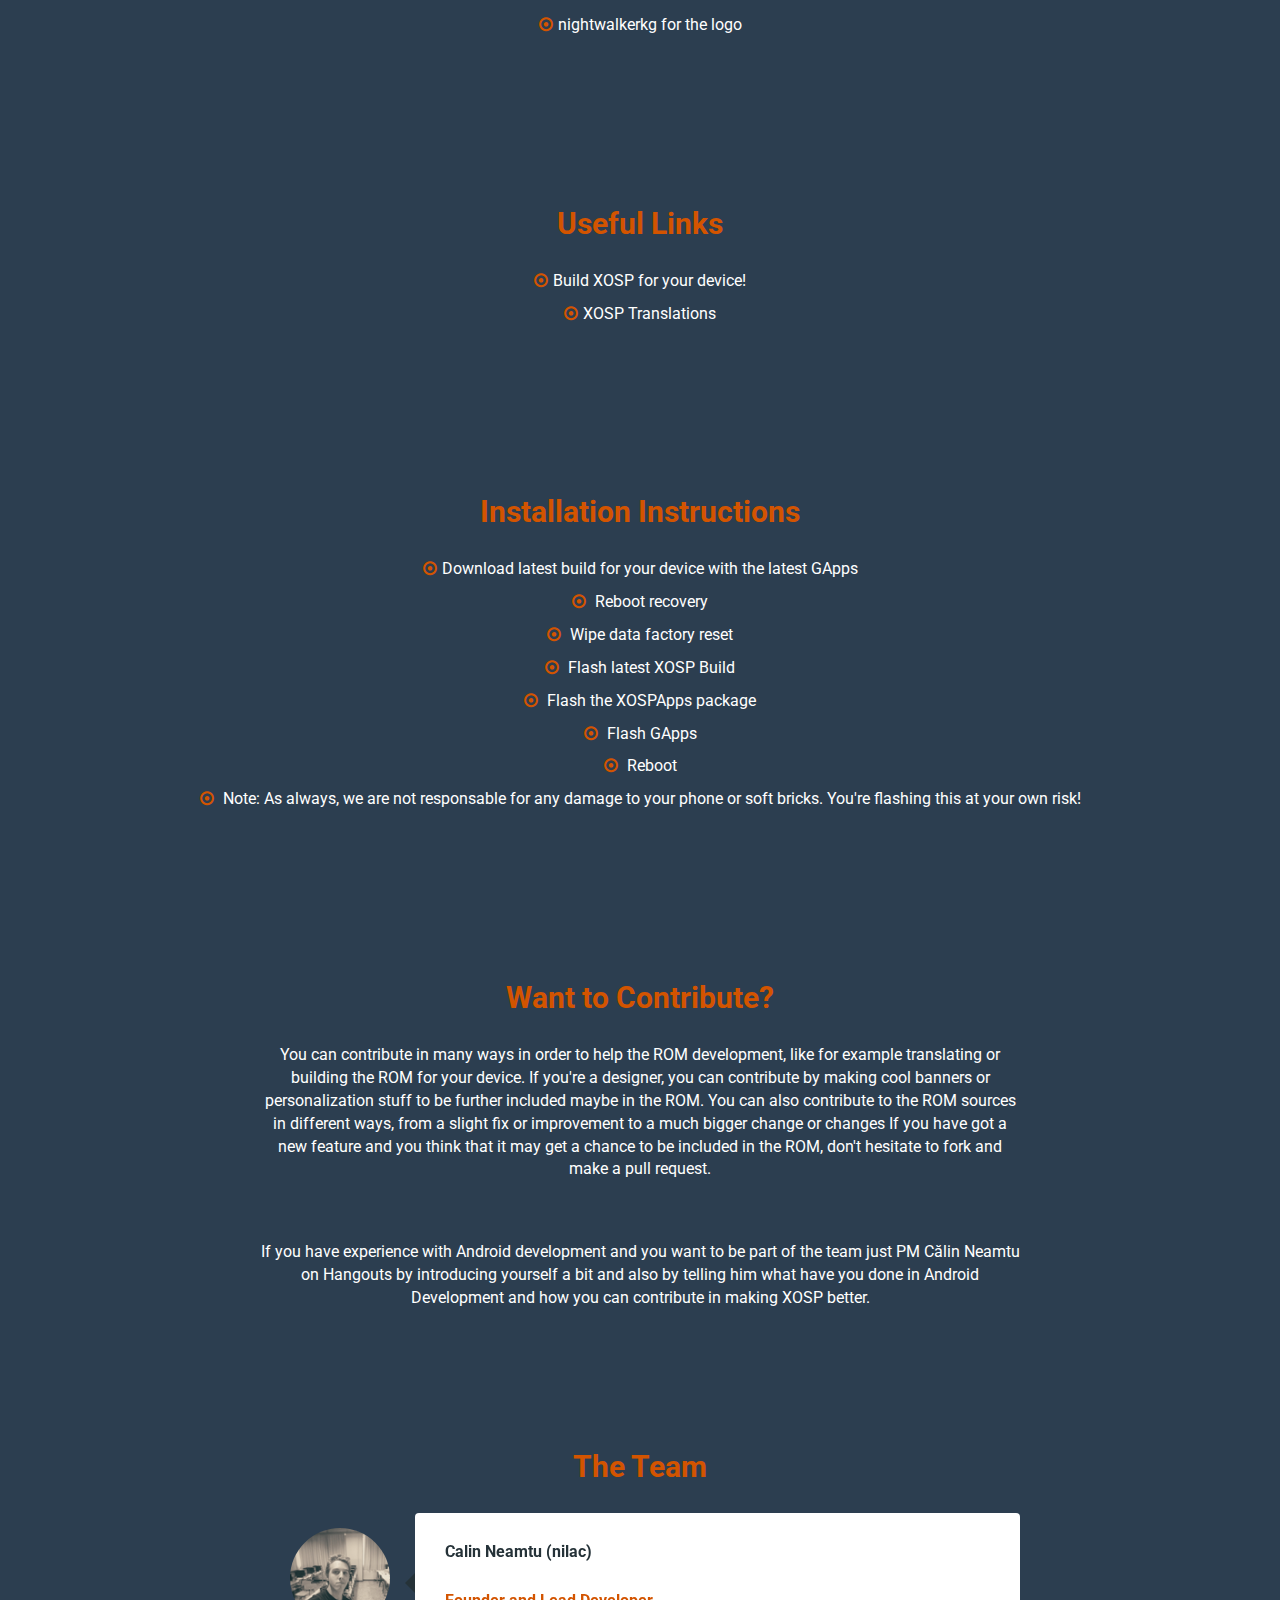
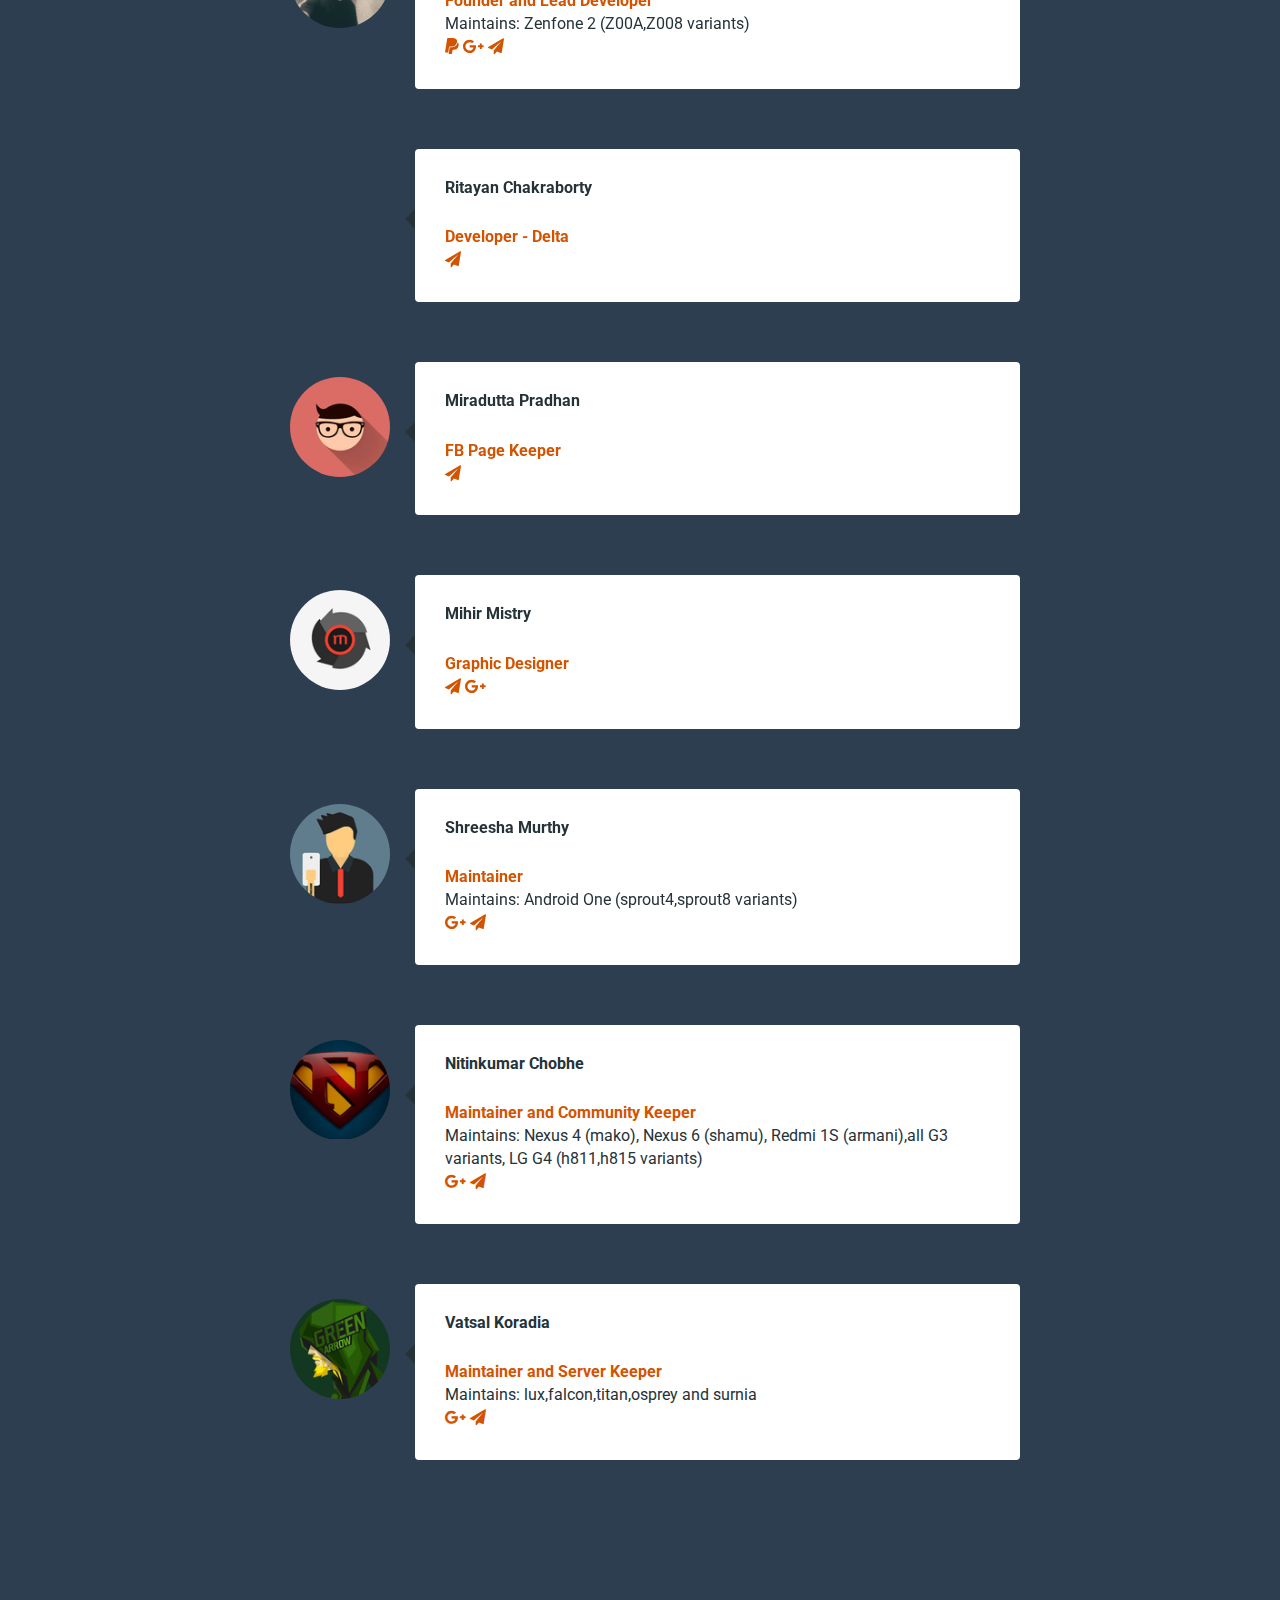
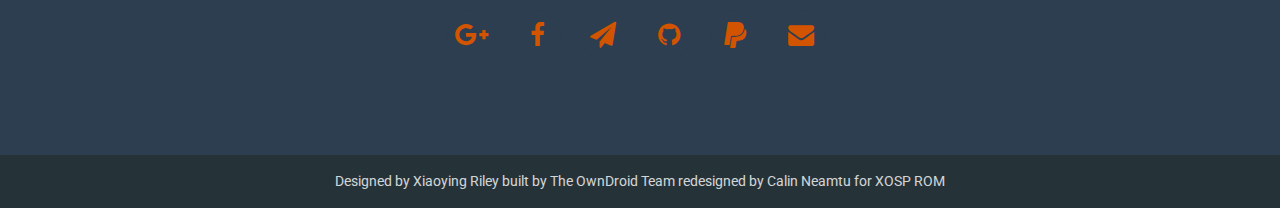
==== commit 162f26ab: "New Major update!" ====
--- a/index.html
+++ b/index.html
@@ -79,8 +79,6 @@
                         </li>
                         <li class="nav-item"><a class="scrollto" href="#about">About</a>
                         </li>
-                        <li class="nav-item"><a href="screenshots.html" target="_blank">Screenshots</a>
-                        </li>
                         <li class="nav-item"><a class="scrollto" href="#features">Features</a>
                         </li>
                         <li class="nav-item"><a class="scrollto" href="#xospapps">XOSPApps</a>
@@ -89,7 +87,7 @@
                         </li>
                         <li class="nav-item"><a class="scrollto" href="#contact">Contribute</a>
                         </li>
-                        <li class="nav-item last"><a class="scrollto" href="#team">Our Team</a>
+                        <li class="nav-item last"><a class="scrollto" href="#team">The Team</a>
                         </li>
                     </ul>
                 </div>
@@ -100,11 +98,12 @@
     <!-- Promo -->
     <section id="promo" class="promo section offset-header">
         <div class="container text-center">
-        <div style="text-align: center"><img src="assets/images/xosp_black.png" width="350" /></div>
+        <div style="text-align: center"><img src="assets/images/xosp_white.png" width="350" /></div>
             <p class="intro">Keep it minimal. Keep it Xperia!</p>
             <div class="btns">
                 <a class="btn btn-cta-primary" href="https://basketbuild.com/devs/XOSP">Downloads on BasketBuild</a>
                 <a class="btn btn-cta-primary" href="https://github.com/XOSP-Project/android_vendor_xosp/blob/xosp-mm/README.mkdn" target="_blank">ChangeLog</a>
+                <a class="btn btn-cta-primary" href="screenshots.html">Screenshots</a>
             </div>
             <ul class="meta list-inline">
             <i class="fa fa-paypal"></i>
@@ -132,7 +131,7 @@
     <section id="about" class="about section">
         <div class="container">
             <h2 class="title text-center">What is XOSP?</h2>
-            <p class="intro text-center">XOSP stands for "Xperia Open Source Project". It is based on CyanogenMod. The main idea behind XOSP was to create a custom, minimal, Xperia based ROM, keeping essential things which a user would use, and not including unnecessary bloat in the ROM.</p>
+            <p class="intro text-center">XOSP which stands for "Xperia Open Source Project". It's a ROM project based on CyanogenMo and the main idea behind XOSP was to create a custom, minimal, Xperia based ROM, keeping essential things which a user would use, and not including unnecessary bloat in the ROM.</p>
             <div class="row">
                 <div class="item col-md-4 col-sm-6 col-xs-12">
                     <div class="icon-holder">
@@ -199,7 +198,7 @@
                     </div>
                     <div class="content">
                         <h3 class="sub-title">XOSPApps</h3>
-                        <p>With XOSP, you get XOSPApps. The XOSPApps zip includes all the most used Xperia Apps. Everything about it, right <a href="#xospapps">here.</a>
+                        <p>XOSPApps includes the complete set of the most used Xperia Apps for the ROM. Everything about it, right <a href="#xospapps">here.</a>
                         </p>
                     </div>
                 </div>
@@ -208,8 +207,8 @@
                     <i class="fa fa-cloud-download"></i> 
                     </div>
                     <div class="content">
-                        <h3 class="sub-title">XOSPOTA</h3>
-                        <p>You get XOSPOTA, which allows you to directly download the latest builds for your phone! No problems, easy updates.
+                        <h3 class="sub-title">XOSPDelta</h3>
+                        <p>Official devices get XOSPDelta suppport! Our newest way to bring up updates to the users! Every week a new Delta is released including the lastest changes made in the past week! 
                         </p>
                     </div>
                 </div>
@@ -235,6 +234,7 @@
             <ul class="feature-list list-unstyled">
                 <li><i class="fa fa-dot-circle-o "></i>Based on CM 13.0</li>
                 <li><i class="fa fa-dot-circle-o "></i>Removed many unnecessary apps and stuff as well as CM ones</li>
+                <li><i class="fa fa-dot-circle-o "></i>Xperia X inspired UI for Settings</li>
                 <li><i class="fa fa-dot-circle-o "></i>StatusBar Clock font style</li>
                 <li><i class="fa fa-dot-circle-o "></i>StatusBar Clock font size</li>
                 <li><i class="fa fa-dot-circle-o "></i>Added StatusBar Date & style options</li>
@@ -243,15 +243,18 @@
                 <li><i class="fa fa-dot-circle-o "></i>Xperia Fonts</li>
                 <li><i class="fa fa-dot-circle-o "></i>Xperia Battery Text prototype</li>
                 <li><i class="fa fa-dot-circle-o "></i>Time Contextual Headers</li>
-                <li><i class="fa fa-dot-circle-o "></i>TXOSP Universal dialog for Shutdown/Reboot and Dexopting Process</li>
-                <li><i class="fa fa-dot-circle-o "></i>XOSPOTA</li>
+                <li><i class="fa fa-dot-circle-o "></i>XOSP Universal dialog for Shutdown/Reboot and Dexopting Process</li>
+                <li><i class="fa fa-dot-circle-o "></i>XOSPDelta</li>
                 <li><i class="fa fa-dot-circle-o "></i>Stock Kernel</li>
                 <li><i class="fa fa-dot-circle-o "></i>Snap Camera</li>
                 <li><i class="fa fa-dot-circle-o "></i>ViPER Audio Engine</li>
-                <li><i class="fa fa-dot-circle-o "></i>Theme Chooser support</li>
+                <li><i class="fa fa-dot-circle-o "></i>CMTE</li>
                 <li><i class="fa fa-dot-circle-o "></i>XOSP custom Bootanimation</li>
                 <li><i class="fa fa-dot-circle-o "></i>Custom Framework and SystemUI Xperia drawables</li>
                 <li><i class="fa fa-dot-circle-o "></i>XOSPFileManager</li>
+                <li><i class="fa fa-dot-circle-o "></i>Color Picker including also a unique flat palette of 8 selected colors</li>
+                <li><i class="fa fa-dot-circle-o "></i>Carrier label/custom & change color</li>
+                <li><i class="fa fa-dot-circle-o "></i>Slim custom Doze options</li>
                 <li><i class="fa fa-dot-circle-o "></i>Xperia Z5 Sounds</li>
                 <li><i class="fa fa-dot-circle-o "></i>Xperia X Wallpapers</li>
                 <li><i class="fa fa-dot-circle-o "></i>XOSP Setup Wizard</li>
@@ -265,7 +268,6 @@
                 <li><i class="fa fa-dot-circle-o "></i>HW Keys ON/OFF</li>
                 <li><i class="fa fa-dot-circle-o "></i>SlimSeek Bar</li>
                 <li><i class="fa fa-dot-circle-o "></i>Status bar Network Traffic Indicator</li>
-                <li><i class="fa fa-dot-circle-o "></i>RAM Bar in Recents options</li>
                 <li><i class="fa fa-dot-circle-o "></i>Toast Animations</li>
                 <li><i class="fa fa-dot-circle-o "></i>Long Press back to kill in Development Settings</li>
                 <li><i class="fa fa-dot-circle-o "></i>Ability to hide the Super SU status bar icon</li>
@@ -292,21 +294,23 @@
                     
                         <li><i class="fa fa-dot-circle-o "></i>Xperia Z5 Home App</li>
                         <li><i class="fa fa-dot-circle-o "></i>Album App</li>
+                        <li><i class="fa fa-dot-circle-o "></i>Music (former WALKMAN)</li>
+                        <li><i class="fa fa-dot-circle-o "></i>PhotoAnalyzer</li>
                         <li><i class="fa fa-dot-circle-o "></i>PhotoEditor</li>
-                        <li><i class="fa fa-dot-circle-o "></i>PhotoAnalyzer</li>
+                        <li><i class="fa fa-dot-circle-o "></i>SemCalendar</li>
+                        <li><i class="fa fa-dot-circle-o "></i>SomcPodcast</li>
+                        <li><i class="fa fa-dot-circle-o "></i>Video</li>
+                        <li><i class="fa fa-dot-circle-o "></i>SemcClock</li>
+                        <li><i class="fa fa-dot-circle-o "></i>SemcEmail</li>
                         <li><i class="fa fa-dot-circle-o "></i>Xperia Keyboard</li>
-                        <li><i class="fa fa-dot-circle-o "></i>Music (former WALKMAN)</li>
-                        <li><i class="fa fa-dot-circle-o "></i>Video</li>
-                        <li><i class="fa fa-dot-circle-o "></i>SemCalendar</li>
                         <li><i class="fa fa-dot-circle-o "></i>Audio Recorder</li>
                         <li><i class="fa fa-dot-circle-o "></i>ClockWidgets</li>
-                        <li><i class="fa fa-dot-circle-o "></i>Sketch</li>
-                        <li><i class="fa fa-dot-circle-o "></i>SmartConnect</li>
+                        <li><i class="fa fa-dot-circle-o "></i>ClockWidgets (Black)</li>
                         <li><i class="fa fa-dot-circle-o "></i>WallpaperPicker (For Wallpapers inside the Launcher)</li>
                         <li><i class="fa fa-dot-circle-o "></i>Weather App</li>
                         <li><i class="fa fa-dot-circle-o "></i>Weather Widget</li>
-                        <li><i class="fa fa-dot-circle-o "></i>Track ID</li>
-                        <li><i class="fa fa-dot-circle-o "></i>SomcPodcast</li>
+                        <li><i class="fa fa-dot-circle-o "></i>Music Widget</li>
+                        <li><i class="fa fa-dot-circle-o "></i>WorldClock Widget</li>
                     </ul>
                 </div>
         </div>
@@ -363,8 +367,10 @@
         <div class="container">
             <div class="contact-inner">
                 <h2 class="title  text-center">Want to Contribute?</h2>
-                <p class="intro  text-center">You can contribute in many ways in order to help the ROM development, like by translating strings to various languages or by building the ROM for your device.If you're a designer, you can make other things like banners or even contribute to the ROM sources, like by creating new color combinations for the system apps or even improvements for what already has been made. If you have got a new feature and you think that it could be included in the ROM, don't hesitate to fork and make a pull request.</p>
-                <p class="intro  text-center">If you have an experience with Android development and you want to be part of the team just PM Călin Neamtu on Hangouts by introducing yourself a bit and also by telling him what you do and what would you change to make the ROM better.</p>
+                <p class="intro  text-center">You can contribute in many ways in order to help the ROM development, like for example translating or building the ROM for your device.
+                If you're a designer, you can contribute by making cool banners or personalization stuff to be further included maybe in the ROM.
+                You can also contribute to the ROM sources in different ways, from a slight fix or improvement to a much bigger change or changes If you have got a new feature and you think that it may get a chance to be included in the ROM, don't hesitate to fork and make a pull request.</p>
+                <p class="intro  text-center">If you have experience with Android development and you want to be part of the team just PM Călin Neamtu on Hangouts by introducing yourself a bit and also by telling him what have you done in Android Development and how you can contribute in making XOSP better.</p>
                 </p>
             </div>
         </div>
@@ -375,7 +381,7 @@
         <section id="team" class="contact section has-pattern">
             <div class="container">
                 <div class="contact-inner">
-                    <h2 class="title  text-center">Meet the Team</h2>
+                    <h2 class="title  text-center">The Team</h2>
                     <div class="author-message">
                         <div class="profile">
                             <img class="img-responsive" src="assets/profiles/Calin.png" alt="" />
@@ -402,21 +408,51 @@
                             <h3 class="sub-title">Ritayan Chakraborty</h3>
                             <div class="source">
                                 <span class="title"><b>Developer - Delta</b></span>
+                                <br/>
                                 <a href="https://web.telegram.org/#/im?p=@out386"><i class="fa fa-paper-plane"></i></a>
                             </div>
                         </div>
                     </div>
+
+                    <div class="author-message">
+                        <div class="profile">
+                            <img class="img-responsive" src="assets/profiles/Miradutta.png" alt="" />
+                        </div>
+                        <div class="speech-bubble">
+                            <h3 class="sub-title">Miradutta Pradhan</h3>
+                            <div class="source">
+                                <span class="title"><b>FB Page Keeper</b></span>
+                                <br/>
+                                <a href="https://web.telegram.org/#/im?p=@Miradutta015"><i class="fa fa-paper-plane"></i></a>
+                            </div>
+                        </div>
+                    </div>
                     
                     <div class="author-message">
                         <div class="profile">
+                            <img class="img-responsive" src="assets/profiles/Mihir.png" alt="" />
+                        </div>
+                        <div class="speech-bubble">
+                            <h3 class="sub-title">Mihir Mistry</h3>
+                            <div class="source">
+                                <span class="title"><b>Graphic Designer</b></span>
+                                <br/>
+                                <a href="https://web.telegram.org/#/im?p=@KINGVADER"><i class="fa fa-paper-plane"></i></a>
+                                <a href="https://plus.google.com/u/0/+mihirmistryWALLY/posts"><i class="fa fa-google-plus"></i></a>
+                            </div>
+                        </div>
+                    </div>
+
+                    <div class="author-message">
+                        <div class="profile">
                             <img class="img-responsive" src="assets/profiles/Shreesha.png" alt="" />
                         </div>
                         <div class="speech-bubble">
                             <h3 class="sub-title">Shreesha Murthy</h3>
                             <div class="source">
-                                <span class="title"><b>Developer</b></span>
+                                <span class="title"><b>Maintainer</b></span>
                                 <br>
-                                <span class="body">Maintains: Android One (sprout4,sprout8 variants) and OnePlus 2 </span>
+                                <span class="body">Maintains: Android One (sprout4,sprout8 variants)</span>
                                 <br />
                                 <a href="https://plus.google.com/u/0/+shreeshamurthy/posts"><i class="fa fa-google-plus"></i></a>
                                 <a href="https://web.telegram.org/#/im?p=@Shreesha_Murthy"><i class="fa fa-paper-plane"></i></a>
@@ -431,29 +467,29 @@
                         <div class="speech-bubble">
                             <h3 class="sub-title">Nitinkumar Chobhe</h3>
                             <div class="source">
-                                <span class="title"><b>Maintainer</b></span>
+                                <span class="title"><b>Maintainer and Community Keeper</b></span>
                                 <br>
-                                <span class="body">Maintains: Nexus 4 (mako), Redmi 1S (armani) and all G3 variants </span>
+                                <span class="body">Maintains: Nexus 4 (mako), Nexus 6 (shamu), Redmi 1S (armani),all G3 variants, LG G4 (h811,h815 variants)</span>
                                 <br />
                                 <a href="https://plus.google.com/u/0/+NitinkumarChobhe/posts"><i class="fa fa-google-plus"></i></a>
                                 <a href="https://web.telegram.org/#/im?p=@Nitin1438"><i class="fa fa-paper-plane"></i></a>
                             </div>
                         </div>
                     </div>
-                    
-                    <div class="author-message">
-                        <div class="profile">
-                            <img class="img-responsive" src="assets/profiles/Vikrant.png" alt="" />
-                        </div>
-                        <div class="speech-bubble">
-                            <h3 class="sub-title">Vikrant Arya</h3>
-                            <div class="source">
-                                <span class="title"><b>Maintainer</b></span>
+
+                    <div class="author-message">
+                        <div class="profile">
+                            <img class="img-responsive" src="assets/profiles/Vatsal.png" alt="" />
+                        </div>
+                        <div class="speech-bubble">
+                            <h3 class="sub-title">Vatsal Koradia</h3>
+                            <div class="source">
+                                <span class="title"><b>Maintainer and Server Keeper</b></span>
                                 <br>
-                                <span class="body">Maintains: Nexus 5 (hammerhead) </span>
-                                <br/>
-                                <a href="https://plus.google.com/u/0/110942027808556181904/posts"><i class="fa fa-google-plus"></i></a>
-                                <a href="https://web.telegram.org/#/im?p=@vikrant699"><i class="fa fa-paper-plane"></i></a>
+                                <span class="body">Maintains: lux,falcon,titan,osprey and surnia</span>
+                                <br />
+                                <a href="https://plus.google.com/u/0/117351418904714728615/posts"><i class="fa fa-google-plus"></i></a>
+                                <a href="https://web.telegram.org/#/im?p=@VatsalKoradia"><i class="fa fa-paper-plane"></i></a>
                             </div>
                         </div>
                     </div>
@@ -467,12 +503,13 @@
         <div class="info text-center">
             <ul class="social-icons list-inline">
                 <li class="last" title="Join our community!"><a href="https://goo.gl/RZMYRL" target="_blank"><i class="fa fa-google-plus"></i></a>
+                <li class="last" title="Check out our official FB Page!"><a href="https://www.facebook.com/xosprom" target="_blank"><i class="fa fa-facebook"></i></a>
+                </li>
+                <li class="last" title="Our official Telegram channel!"><a href="https://telegram.me/xosp_channel" target="_blank"><i class="fa fa-paper-plane"></i></a>
                 </li>
                 <li class="last" title="Check out our sources!"><a href="https://goo.gl/o5w9hI" target="_blank"><i class="fa fa-github"></i></a>
                 </li>
                 <li class="last" title="Support the development with a donation!"><a href="https://goo.gl/l9m5rr" target="_blank"><i class="fa fa-paypal"></i></a>
-                </li>
-                <li class="last" title="Our official Telegram channel!"><a href="https://telegram.me/xosp_channel" target="_blank"><i class="fa fa-paper-plane"></i></a>
                 </li>
                 <li class="last" title="Mail us!"><a href="mailto: xperiaopensourceproject@gmail.com"><i class="fa fa-envelope"></i></a>
                 </li>
--- a/assets/css/styles.css
+++ b/assets/css/styles.css
@@ -9,7 +9,7 @@
 /* ======= Base ======= */
 body {
   font-family: 'Roboto', sans-serif;
-  color: #444444;
+  color: #fff;
   font-size: 16px;
   -webkit-font-smoothing: antialiased;
   -moz-osx-font-smoothing: grayscale;
@@ -22,18 +22,17 @@
 h6 {
   font-family: 'Roboto', sans-serif;
   font-weight: 700;
-  color: #303f9f;
+  color: #d35400;
 }
 a {
-  color: #303f9f;
+  color: #fff;
   -webkit-transition: all 0.4s ease-in-out;
   -moz-transition: all 0.4s ease-in-out;
   -ms-transition: all 0.4s ease-in-out;
   -o-transition: all 0.4s ease-in-out;
 }
 a:hover {
-  text-decoration: underline;
-  color: #0e98c5;
+  color: #444444;
 }
 .btn,
 a.btn {
@@ -94,13 +93,13 @@
 
 .header {
   padding: 9px 0;
-  background: #303f9f;
+  background: transparent;
   color: #fff;
   position: fixed;
   width: 100%;
 }
 .header.navbar-fixed-top {
-  background: #303f9f;
+  background: #2c3e50;
   z-index: 9999;
   -webkit-box-shadow: 0 0 4px rgba(0, 0, 0, 0.4);
   -moz-box-shadow: 0 0 4px rgba(0, 0, 0, 0.4);
@@ -119,7 +118,7 @@
   padding-top: 10px;
 }
 .header .logo a {
-  color: #303f9f;
+  color: #fff;
 }
 .header .logo a:hover {
   text-decoration: none;
@@ -151,8 +150,8 @@
   font-family: 'Roboto', sans-serif;
 }
 .header .main-nav .nav .nav-item.active a {
-  color: #fff;
-  background: none;
+  color: #d35400;
+  background: transparent;
 }
 .header .main-nav .nav .nav-item a {
   color: #fff;
@@ -164,8 +163,8 @@
   padding: 15px 10px;
 }
 .header .main-nav .nav .nav-item a:hover {
-  color: #fff;
-  background: #303f9f;
+  color: #d35400;
+  background: transparent;
 }
 .header .main-nav .nav .nav-item a:focus {
   outline: none;
@@ -173,18 +172,19 @@
 }
 .header .main-nav .nav .nav-item a:active {
   outline: none;
-  background: none;
+  color: #d35400;
+  background: transparent;
 }
 .header .main-nav .nav .nav-item.active {
-  color: #fff;
+  color: #d35400;
 }
 .header .main-nav .nav .nav-item.last {
   margin-right: 0;
 }
 /* ======= Promo Section ======= */
 .promo {
-  background: #303f9f;
-  color: #fff;
+  background: #2c3e50;
+  color: #d35400;
   padding-top: 150px;
 }
 .promo .title {
@@ -198,20 +198,12 @@
   font-weight: 500;
 }
 
-/*.promo.logo{
-  max-width:50%; 
-  max-height:50%;
-  height:auto;
-  width:auto;
-  margin:auto;
-  display:auto;
-  background-size:auto;
-}*/
 .promo .intro {
   font-size: 28px;
   max-width: 680px;
   margin: 0 auto;
-  margin-bottom: 30px;
+  margin-bottom: 50px;
+  margin-top: 50px;
 }
 .promo .btns .btn {
   margin-right: 15px;
@@ -219,7 +211,7 @@
   padding: 8px 30px;
 }
 .promo .meta {
-  margin-top: 120px;
+  margin-top: 80px;
   margin-bottom: 30px;
   color: #FAFAFA;
 }
@@ -230,10 +222,10 @@
   color: #FAFAFA;
 }
 .promo .meta a:hover {
-  color: #253238;
+  color: #d35400;
 }
 .promo .social-media {
-  background: #253238;
+  background: #2c3e50;
   padding: 10px 0;
   margin: 0 auto;
 }
@@ -248,10 +240,10 @@
 /* ======= About Section ======= */
 .about {
   padding: 80px 0;
-  background: #f5f5f5;
+  background: #2c3e50;
 }
 .about .title {
-  color: #253238;
+  color: #d35400;
   margin-top: 0;
   margin-bottom: 60px;
 }
@@ -260,6 +252,7 @@
   margin: 0 auto;
   margin-bottom: 60px;
 }
+
 .about .item {
   position: relative;
   margin-bottom: 30px;
@@ -276,92 +269,42 @@
 }
 .about .item .icon-holder .fa {
   font-size: 24px;
-  color: #253238;
+  color: #d35400;
 }
 .about .item .content {
   padding-left: 60px;
 }
+.about .item a:hover {
+  color: #d35400;
+}
 .about .item .content .sub-title {
   margin-top: 0;
-  color: #253238;
+  color: #fff;
   font-size: 18px;
-}
-/* ======= Screenshots Section ======= */
-.screenshots {
-  padding: 80px 0;
-  background: #f5f5f5;
-}
-.screenshots .title {
-  color: #253238;
-  margin-top: 0;
-  margin-bottom: 60px;
-}
-.screenshots .intro {
-  max-width: 800px;
-  margin: 0 auto;
-  margin-bottom: 60px;
-}
-.screenshots .item {
-  position: relative;
-  margin-bottom: 30px;
-}
-.screenshots .item .icon-holder {
-  position: absolute;
-  left: 30px;
-  top: 0;
-}
-.screenshots .item .icon-holder-links {
-  position: static;
-  left: 35px;
-  position: left;
-}
-.screenshots .item .icon-holder .fa {
-  font-size: 24px;
-  color: #253238;
-}
-.screenshots .item .content {
-  padding-left: 60px;
-}
-.screenshots .item .content .sub-title {
-  margin-top: 0;
-  color: #253238;
-  font-size: 18px;
-}
-.screenshots.image {
-  height:500px;
-  width:500px;
-}
-.screenshots.image.background{
-  max-width:100%; 
-  max-height:100%;
-  margin:auto;
-  display:auto;
-  position: center;
 }
 /* ======= Features Section ======= */
 .features {
   padding: 80px 0;
-  background: #f5f5f5;
-  color: #303f9f;
+  background: #2c3e50;
 }
 .features .title {
-  color: #253238;
+  color: #d35400;
   margin-top: 0;
   margin-bottom: 30px;
 }
 .features a {
-  color: #253238;
+  color: #fff;
 }
 .features a:hover {
-  color: #253238;
+  color: #fff;
 }
 .features .feature-list li {
   margin-bottom: 10px;
-  color: #253238;
+  color: #fff;
 }
 .features .feature-list li .fa {
   margin-right: 5px;
-  color: #303f9f;
+  color: #d35400;
 }
 .features.xosplogo {
   height:25px;
@@ -370,10 +313,10 @@
 /* ======= XOSPApps Section ======= */
 .xospapps {
   padding: 80px 0;
-  background: #f5f5f5;
+  background: #2c3e50;
 }
 .xospapps .title {
-  color: #253238;
+  color: #d35400;
   margin-top: 0;
   margin-bottom: 60px;
 }
@@ -398,32 +341,31 @@
 }
 .xospapps .item .icon-holder .fa {
   font-size: 24px;
-  color: #303f9f;
+  color: #fff;
 }
 .xospapps .item .content {
   padding-left: 60px;
 }
 .xospapps .item .content .sub-title {
   margin-top: 0;
-  color: #253238;
+  color: #fff;
   font-size: 18px;
 }
 .xospapps .feature-list li {
   margin-bottom: 10px;
-  color: #253238;
+  color: #fff;
 }
 .xospapps .feature-list li .fa {
   margin-right: 5px;
-  color: #303f9f;
+  color: #d35400;
 }
 /* ======= Credits Section ======= */
 .credits {
   padding: 80px 0;
-  background: #f5f5f5;
-  color: #303f9f;
+  background: #2c3e50;
 }
 .credits .title {
-  color: #253238;
+  color: #d35400;
   margin-top: 0;
   margin-bottom: 30px;
 }
@@ -431,65 +373,64 @@
   color: #253238;
 }
 .credits a:hover {
-  color: #253238;
+  color: #fff;
 }
 .credits .feature-list li {
   margin-bottom: 10px;
-  color: #253238;
+  color: #fff;
 }
 .credits .feature-list li .fa {
   margin-right: 5px;
-  color: #303f9f;
+  color: #d35400;
 }
 /* ======= Useful Links Section ======= */
 .useful_links {
   padding: 80px 0;
-  background: #f5f5f5;
-  color: #303f9f;
+  background: #2c3e50;
+  color: #d35400;
 }
 .useful_links .title {
-  color: #253238;
+  color: #d35400;
   margin-top: 0;
   margin-bottom: 30px;
 }
 .useful_links a {
-  color: #253238;
+  color: #fff;
 }
 .useful_links a:hover {
-  color: #253238;
+  color: #d35400;
 }
 .useful_links .feature-list li {
   margin-bottom: 10px;
-  color: #253238;
+  color: #fff;
 }
 .useful_links .feature-list li .fa {
   margin-right: 5px;
-  color: #303f9f;
+  color: #d35400;
 }
 /* ======= Installation Section ======= */
 .installation {
   padding: 80px 0;
-  background: #f5f5f5;
-  color: #303f9f;
+  background: #2c3e50;
 }
 .installation .title {
-  color: #253238;
+  color: #d35400;
   margin-top: 0;
   margin-bottom: 30px;
 }
 .installation a {
-  color: #253238;
+  color: #fff;
 }
 .installation a:hover {
-  color: #253238;
+  color: #d35400;
 }
 .installation .feature-list li {
   margin-bottom: 10px;
-  color: #253238;
+  color: #fff;
 }
 .installation .feature-list li .fa {
   margin-right: 5px;
-  color: #303f9f;
+  color: #d35400;
 }
 /* ======= Docs Section ======= */
 .docs {
@@ -612,7 +553,7 @@
 /* ======= Contact Section ======= */
 .contact {
   padding: 80px 0;
-  background: #303f9f;
+  background: #2c3e50;
   color: #fff;
 }
 .contact .contact-inner {
@@ -620,7 +561,7 @@
   margin: 0 auto;
 }
 .contact .title {
-  color: #fff;
+  color: #d35400;
   margin-top: 0;
   margin-bottom: 30px;
 }
@@ -676,7 +617,7 @@
   margin-bottom: 30px;
 }
 .contact .author-message .speech-bubble a {
-  color: #303f9f;
+  color: #d35400;
 }
 .contact .author-message .speech-bubble:after {
   position: absolute;
@@ -694,10 +635,10 @@
   margin-top: 30px;
 }
 .contact .author-message .speech-bubble .source a {
-  color: #303f9f;
+  color: #d35400;
 }
 .contact .author-message .speech-bubble .source .title {
-  color: #303f9f;
+  color: #d35400;
 }
 .contact .author-message .speech-bubble .source .body {
   color: #253238;
@@ -722,7 +663,7 @@
 }
 .contact .social-icons a {
   display: inline-block;
-  background: #253238;
+  background: #2c3e50;
   width: 48px;
   height: 48px;
   text-align: center;
@@ -742,7 +683,7 @@
   background: #fff;
 }
 .contact .social-icons a .fa {
-  color: #303f9f;
+  color: #d35400;
 }
 .contact .social-icons a .fa:before {
   font-size: 26px;
@@ -818,4 +759,4 @@
 }
 /* Small devices (tablets, 768px and up) */
 /* Medium devices (desktops, 992px and up) */
-/* Large devices (large desktops, 1200px and up) */
+/* Large devices (large desktops, 1200px and up) */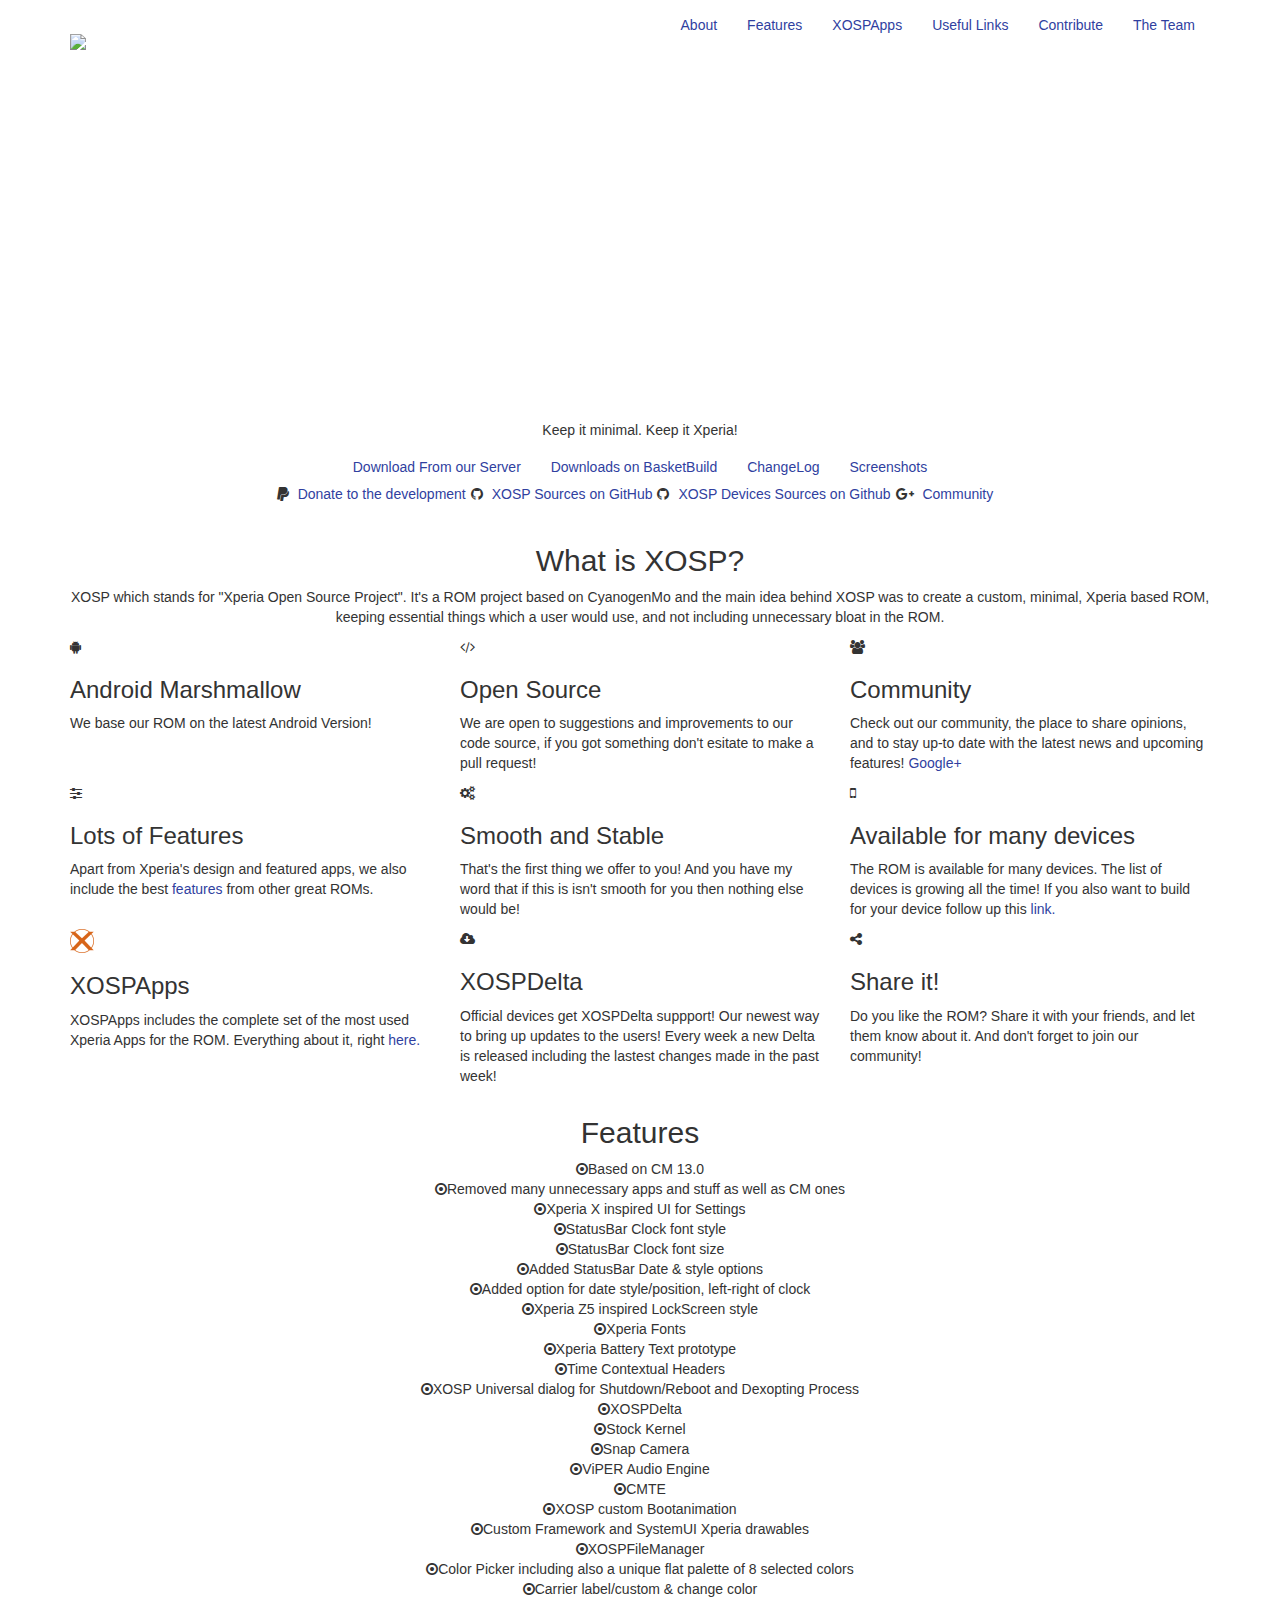
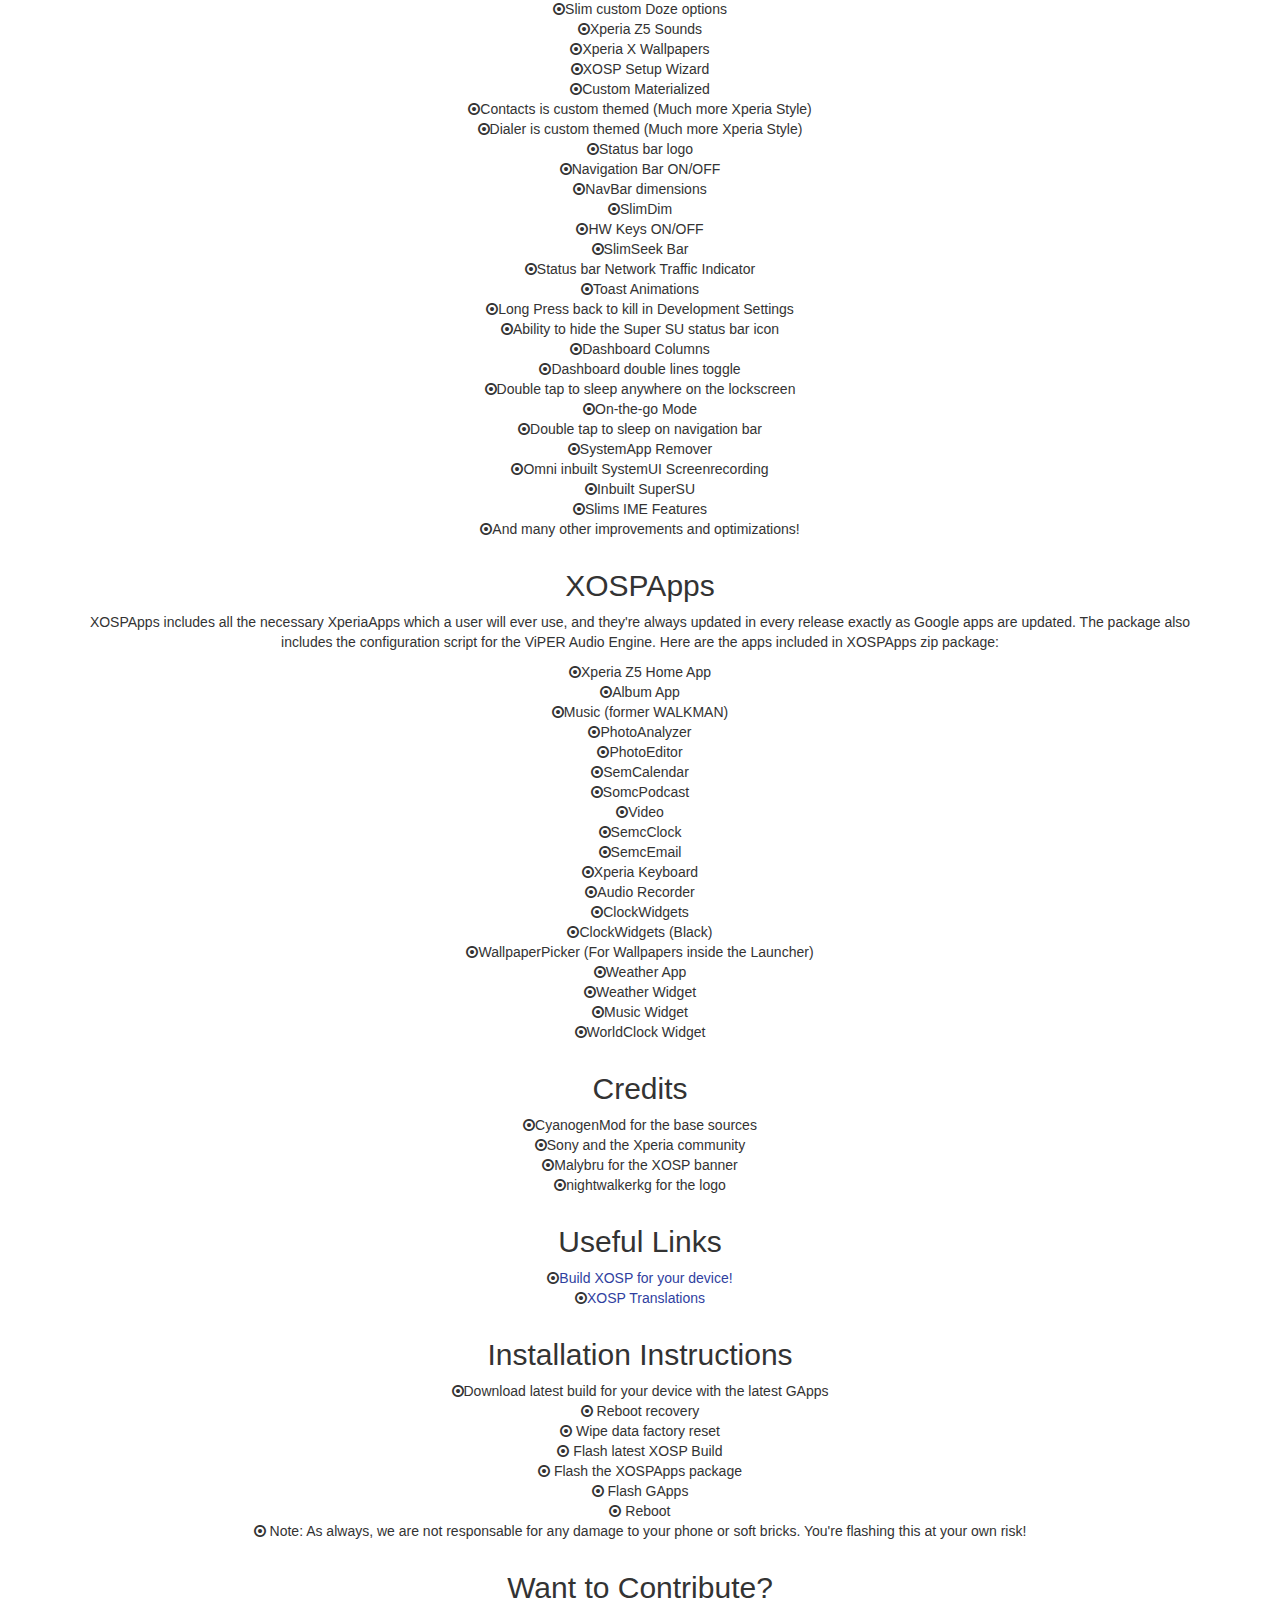
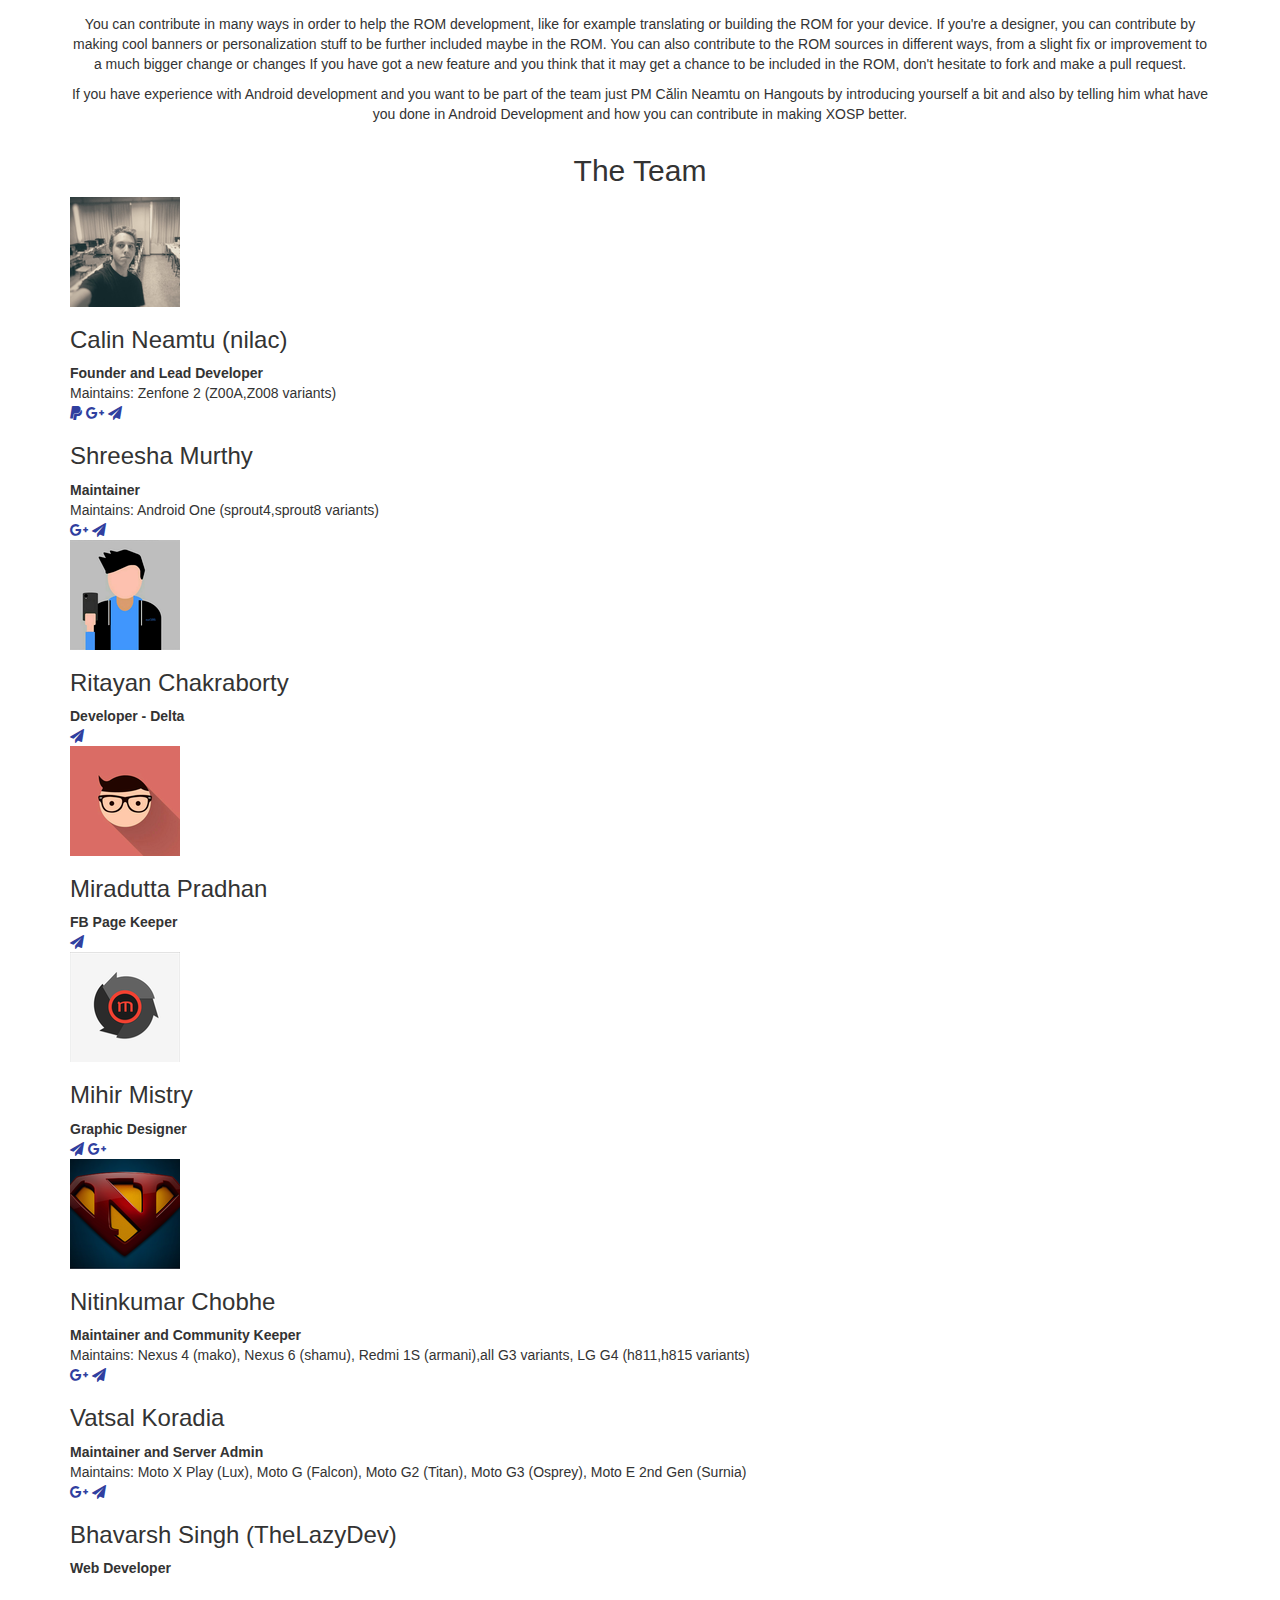
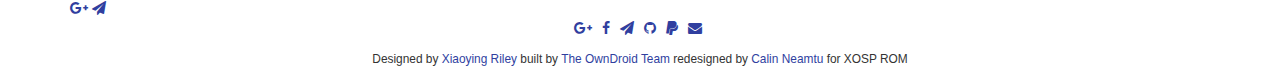
==== commit 0283b4c4: "Signed-off-by: TheLazyDev <bhavarshs@gmail.com>" ====
--- a/index.html
+++ b/index.html
@@ -1,551 +1 @@
-<!DOCTYPE html>
-<!--[if IE 8]> <html lang="en" class="ie8"> <![endif]-->
-<!--[if IE 9]> <html lang="en" class="ie9"> <![endif]-->
-<!--[if !IE]><!-->
-<html lang="en">
-<!--<![endif]-->
-
-<head>
-    <title>XOSP</title>
-    <!-- Meta -->
-    <meta charset="utf-8">
-    <meta http-equiv="X-UA-Compatible" content="IE=edge">
-    <meta name="viewport" content="width=device-width, initial-scale=1.0">
-<!--
-    ____  ___________    ___________________  
-    \   \/  /\_____  \  /   _____/\______   \  
-    \     /  /   |   \ \_____  \  |     ___/ 
-    /     \ /    |    \/        \ |    |     
-    /___/\  \\_______  /_______  / |____|   
-    \_/        \/        \/          
-
-  Official Website for XOSP ROM. Website created by Xiaoying Riley, built by the OwnDroid Team,redesigned Calin Neamtu for XOSP ROM.
-  Code available on Github:
-  https://github.com/OwnROM/ownrom.github.io
--->
-    <!--Import Google Icon Font
-      <link href="http://fonts.googleapis.com/icon?family=Material+Icons" rel="stylesheet">
-      <!--Import materialize.css
-      <link type="text/css" rel="stylesheet" href="assets/plugins/materialize/css/materialize.min.css"  media="screen,projection"/>
-
-      <!--Let browser know website is optimized for mobile
-      <meta name="viewport" contet="width=device-width, initial-scale=1.0"/>
-    </head>
-
-    <body>
-      <!--Import jQuery before materialize.js
-      <script type="text/javascript" src="https://code.jquery.com/jquery-2.1.1.min.js"></script>
-      <script type="text/javascript" src="assets/plugins/materialize/js/materialize.min.js"></script>
-    </body> -->
-    <meta name="description" content="XOSP basically which stands for the Xperia Open Source Project is project based on CM and the main idea is to create a custom minimal Xperia based ROM, by including the essential things which a user would use from a ROM.">
-    <meta name="author" content="Calin Neamtu">
-    <meta name="keywords" content="Android,Custom ROM">
-    <meta name=theme-color content="#2c3e50">
-    <meta name="viewport" content="width=device-width">
-    <link rel="shortcut icon" href="favicon.ico">
-    <link href='http://fonts.googleapis.com/css?family=Lato:300,400,300italic,400italic' rel='stylesheet' type='text/css'>
-    <link href='http://fonts.googleapis.com/css?family=Montserrat:400,700' rel='stylesheet' type='text/css'>
-    <!-- Global CSS -->
-    <link rel="stylesheet" href="assets/plugins/bootstrap/css/bootstrap.min.css">
-    <!-- Plugins CSS -->
-    <link rel="stylesheet" href="assets/plugins/font-awesome/css/font-awesome.css">
-    <link rel="stylesheet" href="assets/plugins/prism/prism.css">
-    <!-- Theme CSS -->
-    <link id="theme-style" rel="stylesheet" href="assets/css/styles.css">
-    <link href='http://fonts.googleapis.com/css?family=Roboto:500,100,300,700,400' rel='stylesheet' type='text/css'>
-</head>
-
-<body data-spy="scroll">
-    <!-- Header -->
-    <header id="header" class="header">
-        <div class="container">
-            <h1 class="logo pull-left">
-                <a class="scrollto" href="#promo">
-                    <span class="logo-title">XOSP</span>
-                </a>
-            </h1>
-            <nav id="main-nav" class="main-nav navbar-right" role="navigation">
-                <div class="navbar-header">
-                    <button class="navbar-toggle" type="button" data-toggle="collapse" data-target="#navbar-collapse">
-                        <span class="sr-only">Toggle navigation</span>
-                        <span class="icon-bar"></span>
-                        <span class="icon-bar"></span>
-                        <span class="icon-bar"></span>
-                    </button>
-                </div>
-                <div class="navbar-collapse collapse" id="navbar-collapse">
-                    <ul class="nav navbar-nav">
-                        <li class="active nav-item sr-only"><a class="scrollto" href="#promo">Home</a>
-                        </li>
-                        <li class="nav-item"><a class="scrollto" href="#about">About</a>
-                        </li>
-                        <li class="nav-item"><a class="scrollto" href="#features">Features</a>
-                        </li>
-                        <li class="nav-item"><a class="scrollto" href="#xospapps">XOSPApps</a>
-                        </li>
-                        <li class="nav-item"><a class="scrollto" href="#useful_links">Useful Links</a>
-                        </li>
-                        <li class="nav-item"><a class="scrollto" href="#contact">Contribute</a>
-                        </li>
-                        <li class="nav-item last"><a class="scrollto" href="#team">The Team</a>
-                        </li>
-                    </ul>
-                </div>
-            </nav>
-        </div>
-    </header>
-
-    <!-- Promo -->
-    <section id="promo" class="promo section offset-header">
-        <div class="container text-center">
-        <div style="text-align: center"><img src="assets/images/xosp_white.png" width="350" /></div>
-            <p class="intro">Keep it minimal. Keep it Xperia!</p>
-            <div class="btns">
-                <a class="btn btn-cta-primary" href="https://basketbuild.com/devs/XOSP">Downloads on BasketBuild</a>
-                <a class="btn btn-cta-primary" href="https://github.com/XOSP-Project/android_vendor_xosp/blob/xosp-mm/README.mkdn" target="_blank">ChangeLog</a>
-                <a class="btn btn-cta-primary" href="screenshots.html">Screenshots</a>
-            </div>
-            <ul class="meta list-inline">
-            <i class="fa fa-paypal"></i>
-                        <li><a href="https://goo.gl/l9m5rr" target="_blank">Donate to the development</a>
-                        </li>
-            <i class="fa fa-github"></i>
-                        <li><a href="https://goo.gl/o5w9hI" target="_blank">XOSP Sources on GitHub</a>
-                        </li>
-            <i class="fa fa-github"></i>
-                        <li><a href="https://goo.gl/09x3k5" target="_blank">XOSP Devices Sources on Github</a>
-                        </li>
-            <i class="fa fa-google-plus"></i>
-                        <li><a href="https://goo.gl/RZMYRL" target="_blank">Community</a>
-                        </li>
-            </ul>
-        </div>
-        <div class="social-media">
-            <div class="social-media-inner container text-center">
-                <ul class="list-inline">
-                </ul>
-            </div>
-        </div>
-    </section>
-
-    <section id="about" class="about section">
-        <div class="container">
-            <h2 class="title text-center">What is XOSP?</h2>
-            <p class="intro text-center">XOSP which stands for "Xperia Open Source Project". It's a ROM project based on CyanogenMo and the main idea behind XOSP was to create a custom, minimal, Xperia based ROM, keeping essential things which a user would use, and not including unnecessary bloat in the ROM.</p>
-            <div class="row">
-                <div class="item col-md-4 col-sm-6 col-xs-12">
-                    <div class="icon-holder">
-                        <i class="fa fa-android"></i>
-                    </div>
-                    <div class="content">
-                        <h3 class="sub-title">Android Marshmallow</h3>
-                        <p>We base our ROM on the latest Android Version!</a>
-                        </p>
-                    </div>
-                </div>
-                <div class="item col-md-4 col-sm-6 col-xs-12">
-                    <div class="icon-holder">
-                        <i class="fa fa-code"></i>
-                    </div>
-                    <div class="content">
-                        <h3 class="sub-title">Open Source</h3>
-                        <p>We are open to suggestions and improvements to our code source, if you got something don't esitate to make a pull request!
-                        </p>
-                    </div>
-                </div>
-                <div class="item col-md-4 col-sm-6 col-xs-12">
-                    <div class="icon-holder">
-                        <i class="fa fa-users"></i>
-                    </div>
-                    <div class="content">
-                        <h3 class="sub-title">Community</h3>
-                        <p>Check out our community, the place to share opinions, and to stay up-to date with the latest news and upcoming features!  <a href="https://goo.gl/RZMYRL" target="_blank">Google+</a>
-                        </p>
-                    </div>
-                </div>
-                <div class="clearfix visible-md"></div>
-                <div class="item col-md-4 col-sm-6 col-xs-12">
-                    <div class="icon-holder">
-                        <i class="fa fa-sliders"></i>
-                    </div>
-                    <div class="content">
-                        <h3 class="sub-title">Lots of Features</h3>
-                        <p>Apart from Xperia's design and featured apps, we also include the best <a href="#features">features</a> from other great ROMs. </p>
-                    </div>
-                </div>
-                <div class="item col-md-4 col-sm-6 col-xs-12">
-                    <div class="icon-holder">
-                        <i class="fa fa-cogs"></i>
-                    </div>
-                    <div class="content">
-                        <h3 class="sub-title">Smooth and Stable</h3>
-                        <p>That's the first thing we offer to you! And you have my word that if this is isn't smooth for you then nothing else would be!</p>
-                    </div>
-                </div>
-                <div class="item col-md-4 col-sm-6 col-xs-12">
-                    <div class="icon-holder">
-                        <i class="fa fa-mobile"></i>
-                    </div>
-                    <div class="content">
-                        <h3 class="sub-title">Available for many devices</h3>
-                        <p>The ROM is available for many devices. The list of devices is growing all the time! If you also want to build for your device follow up this <a href="https://github.com/XOSP-Project/platform_manifest" target="_blank">link.</a>
-                        </p>
-                    </div>
-                </div>
-                <div class="item col-md-4 col-sm-6 col-xs-12">
-                    <div class="icon-holder">
-                       <img alt="Client Logo" title="Client Logo" src="assets/images/drawable-hdpi/xosp_black.png" /> 
-                    </div>
-                    <div class="content">
-                        <h3 class="sub-title">XOSPApps</h3>
-                        <p>XOSPApps includes the complete set of the most used Xperia Apps for the ROM. Everything about it, right <a href="#xospapps">here.</a>
-                        </p>
-                    </div>
-                </div>
-                <div class="item col-md-4 col-sm-6 col-xs-12">
-                    <div class="icon-holder">
-                    <i class="fa fa-cloud-download"></i> 
-                    </div>
-                    <div class="content">
-                        <h3 class="sub-title">XOSPDelta</h3>
-                        <p>Official devices get XOSPDelta suppport! Our newest way to bring up updates to the users! Every week a new Delta is released including the lastest changes made in the past week! 
-                        </p>
-                    </div>
-                </div>
-                <div class="item col-md-4 col-sm-6 col-xs-12">
-                    <div class="icon-holder">
-                    <i class="fa fa-share-alt"></i> 
-                    </div>
-                    <div class="content">
-                        <h3 class="sub-title">Share it!</h3>
-                        <p>Do you like the ROM? Share it with your friends, and let them know about it. And don't forget to join our community!</a>
-                        </p>
-                    </div>
-                </div>
-            </div>
-        </div>
-    </section>  
-
-    <!-- Features -->
-    <section id="features" class="features section">
-        <div class="container">
-        <div class="row text-center">
-            <h2 class="title">Features</h2>
-            <ul class="feature-list list-unstyled">
-                <li><i class="fa fa-dot-circle-o "></i>Based on CM 13.0</li>
-                <li><i class="fa fa-dot-circle-o "></i>Removed many unnecessary apps and stuff as well as CM ones</li>
-                <li><i class="fa fa-dot-circle-o "></i>Xperia X inspired UI for Settings</li>
-                <li><i class="fa fa-dot-circle-o "></i>StatusBar Clock font style</li>
-                <li><i class="fa fa-dot-circle-o "></i>StatusBar Clock font size</li>
-                <li><i class="fa fa-dot-circle-o "></i>Added StatusBar Date & style options</li>
-                <li><i class="fa fa-dot-circle-o "></i>Added option for date style/position, left-right of clock</li>
-                <li><i class="fa fa-dot-circle-o "></i>Xperia Z5 inspired LockScreen style</li>
-                <li><i class="fa fa-dot-circle-o "></i>Xperia Fonts</li>
-                <li><i class="fa fa-dot-circle-o "></i>Xperia Battery Text prototype</li>
-                <li><i class="fa fa-dot-circle-o "></i>Time Contextual Headers</li>
-                <li><i class="fa fa-dot-circle-o "></i>XOSP Universal dialog for Shutdown/Reboot and Dexopting Process</li>
-                <li><i class="fa fa-dot-circle-o "></i>XOSPDelta</li>
-                <li><i class="fa fa-dot-circle-o "></i>Stock Kernel</li>
-                <li><i class="fa fa-dot-circle-o "></i>Snap Camera</li>
-                <li><i class="fa fa-dot-circle-o "></i>ViPER Audio Engine</li>
-                <li><i class="fa fa-dot-circle-o "></i>CMTE</li>
-                <li><i class="fa fa-dot-circle-o "></i>XOSP custom Bootanimation</li>
-                <li><i class="fa fa-dot-circle-o "></i>Custom Framework and SystemUI Xperia drawables</li>
-                <li><i class="fa fa-dot-circle-o "></i>XOSPFileManager</li>
-                <li><i class="fa fa-dot-circle-o "></i>Color Picker including also a unique flat palette of 8 selected colors</li>
-                <li><i class="fa fa-dot-circle-o "></i>Carrier label/custom & change color</li>
-                <li><i class="fa fa-dot-circle-o "></i>Slim custom Doze options</li>
-                <li><i class="fa fa-dot-circle-o "></i>Xperia Z5 Sounds</li>
-                <li><i class="fa fa-dot-circle-o "></i>Xperia X Wallpapers</li>
-                <li><i class="fa fa-dot-circle-o "></i>XOSP Setup Wizard</li>
-                <li><i class="fa fa-dot-circle-o "></i>Custom Materialized</li>
-                <li><i class="fa fa-dot-circle-o "></i>Contacts is custom themed (Much more Xperia Style)</li>
-                <li><i class="fa fa-dot-circle-o "></i>Dialer is custom themed (Much more Xperia Style)</li>
-                <li><i class="fa fa-dot-circle-o "></i>Status bar logo</li>
-                <li><i class="fa fa-dot-circle-o "></i>Navigation Bar ON/OFF</li>
-                <li><i class="fa fa-dot-circle-o "></i>NavBar dimensions</li>
-                <li><i class="fa fa-dot-circle-o "></i>SlimDim</li>
-                <li><i class="fa fa-dot-circle-o "></i>HW Keys ON/OFF</li>
-                <li><i class="fa fa-dot-circle-o "></i>SlimSeek Bar</li>
-                <li><i class="fa fa-dot-circle-o "></i>Status bar Network Traffic Indicator</li>
-                <li><i class="fa fa-dot-circle-o "></i>Toast Animations</li>
-                <li><i class="fa fa-dot-circle-o "></i>Long Press back to kill in Development Settings</li>
-                <li><i class="fa fa-dot-circle-o "></i>Ability to hide the Super SU status bar icon</li>
-                <li><i class="fa fa-dot-circle-o "></i>Dashboard Columns</li>
-                <li><i class="fa fa-dot-circle-o "></i>Dashboard double lines toggle</li>
-                <li><i class="fa fa-dot-circle-o "></i>Double tap to sleep anywhere on the lockscreen</li>
-                <li><i class="fa fa-dot-circle-o "></i>On-the-go Mode</li>
-                <li><i class="fa fa-dot-circle-o "></i>Double tap to sleep on navigation bar</li>
-                <li><i class="fa fa-dot-circle-o "></i>SystemApp Remover</li>
-                <li><i class="fa fa-dot-circle-o "></i>Omni inbuilt SystemUI Screenrecording</li>
-                <li><i class="fa fa-dot-circle-o "></i>Inbuilt SuperSU</li>
-                <li><i class="fa fa-dot-circle-o "></i>Slims IME Features</li>
-                <li><i class="fa fa-dot-circle-o "></i>And many other improvements and optimizations!</li>
-           </div>
-        </div>
-    </section>
-    
-    <section id="xospapps" class="xospapps section">
-        <div class="container">
-            <h2 class="title text-center">XOSPApps</h2>
-            <p class="intro text-center">XOSPApps includes all the necessary XperiaApps which a user will ever use, and they're always updated in every release exactly as Google apps are updated. The package also includes the configuration script for the ViPER Audio Engine. Here are the apps included in XOSPApps zip package:</p>
-                <div class="row text-center">
-                    <ul class="feature-list list-unstyled">
-                    
-                        <li><i class="fa fa-dot-circle-o "></i>Xperia Z5 Home App</li>
-                        <li><i class="fa fa-dot-circle-o "></i>Album App</li>
-                        <li><i class="fa fa-dot-circle-o "></i>Music (former WALKMAN)</li>
-                        <li><i class="fa fa-dot-circle-o "></i>PhotoAnalyzer</li>
-                        <li><i class="fa fa-dot-circle-o "></i>PhotoEditor</li>
-                        <li><i class="fa fa-dot-circle-o "></i>SemCalendar</li>
-                        <li><i class="fa fa-dot-circle-o "></i>SomcPodcast</li>
-                        <li><i class="fa fa-dot-circle-o "></i>Video</li>
-                        <li><i class="fa fa-dot-circle-o "></i>SemcClock</li>
-                        <li><i class="fa fa-dot-circle-o "></i>SemcEmail</li>
-                        <li><i class="fa fa-dot-circle-o "></i>Xperia Keyboard</li>
-                        <li><i class="fa fa-dot-circle-o "></i>Audio Recorder</li>
-                        <li><i class="fa fa-dot-circle-o "></i>ClockWidgets</li>
-                        <li><i class="fa fa-dot-circle-o "></i>ClockWidgets (Black)</li>
-                        <li><i class="fa fa-dot-circle-o "></i>WallpaperPicker (For Wallpapers inside the Launcher)</li>
-                        <li><i class="fa fa-dot-circle-o "></i>Weather App</li>
-                        <li><i class="fa fa-dot-circle-o "></i>Weather Widget</li>
-                        <li><i class="fa fa-dot-circle-o "></i>Music Widget</li>
-                        <li><i class="fa fa-dot-circle-o "></i>WorldClock Widget</li>
-                    </ul>
-                </div>
-        </div>
-    </section>
-                    
-
-    <section id="credits" class="credits section">
-        <div class="container">
-        <div class="row text-center">
-            <h2 class="title">Credits</h2>
-            <ul class="feature-list list-unstyled">
-
-                <li><i class="fa fa-dot-circle-o "></i>CyanogenMod for the base sources</li>
-                <li><i class="fa fa-dot-circle-o "></i>Sony and the Xperia community </li>
-                <li><i class="fa fa-dot-circle-o "></i>Malybru for the XOSP banner</li>
-                <li><i class="fa fa-dot-circle-o "></i>nightwalkerkg for the logo</li>
-            </ul>
-        </div>
-        </div>
-    </section>
-
-    <section id="useful_links" class="useful_links section">
-        <div class="container">
-        <div class="row text-center">
-            <ul class="feature-list list-unstyled">
-                <h2 class="title">Useful Links</h2>                        
-                    <li><i class="fa fa-dot-circle-o "></i><a href="https://github.com/XOSP-Project/platform_manifest" target="_blank">Build XOSP for your device!</a></li>
-                    <li><i class="fa fa-dot-circle-o "></i><a href="https://os4fvts.oneskyapp.com/admin/project/dashboard/project/136264" target="_blank">XOSP Translations</a></li> 
-            </ul>
-        </div>
-        </div>
-    </section>
-        
-    <section id="installation" class="installation section">
-        <div class="container">
-        <div class="row text-center">
-            <ul class="feature-list list-unstyled">
-                <h2 class="title text-center">Installation Instructions</h2>
-                    <li><i class="fa fa-dot-circle-o "></i>Download latest build for your device with the latest GApps</li>
-                    <li><i class="fa fa-dot-circle-o "></i> Reboot recovery</li>
-                    <li><i class="fa fa-dot-circle-o "></i> Wipe data factory reset</li>
-                    <li><i class="fa fa-dot-circle-o "></i> Flash latest XOSP Build</li>
-                    <li><i class="fa fa-dot-circle-o "></i> Flash the XOSPApps package</li>
-                    <li><i class="fa fa-dot-circle-o "></i> Flash GApps</li>
-                    <li><i class="fa fa-dot-circle-o "></i> Reboot</li>
-                    <li><i class="fa fa-dot-circle-o "></i> Note: As always, we are not responsable for any damage to your phone or soft bricks. You're flashing this at your own risk!</li>
-        </div>
-        </div>
-    </section>
-
-
-    <!-- Contact Section -->
-    <section id="contact" class="contact section has-pattern">
-        <div class="container">
-            <div class="contact-inner">
-                <h2 class="title  text-center">Want to Contribute?</h2>
-                <p class="intro  text-center">You can contribute in many ways in order to help the ROM development, like for example translating or building the ROM for your device.
-                If you're a designer, you can contribute by making cool banners or personalization stuff to be further included maybe in the ROM.
-                You can also contribute to the ROM sources in different ways, from a slight fix or improvement to a much bigger change or changes If you have got a new feature and you think that it may get a chance to be included in the ROM, don't hesitate to fork and make a pull request.</p>
-                <p class="intro  text-center">If you have experience with Android development and you want to be part of the team just PM Călin Neamtu on Hangouts by introducing yourself a bit and also by telling him what have you done in Android Development and how you can contribute in making XOSP better.</p>
-                </p>
-            </div>
-        </div>
-        </div>
-
-
-        <!-- Team -->
-        <section id="team" class="contact section has-pattern">
-            <div class="container">
-                <div class="contact-inner">
-                    <h2 class="title  text-center">The Team</h2>
-                    <div class="author-message">
-                        <div class="profile">
-                            <img class="img-responsive" src="assets/profiles/Calin.png" alt="" />
-                        </div>
-                        <div class="speech-bubble">
-                            <h3 class="sub-title">Calin Neamtu (nilac)</h3>
-                            <div class="source">
-                                <span class="title"><b>Founder and Lead Developer</b></span>
-                                <br>
-                                <span class="body">Maintains: Zenfone 2 (Z00A,Z008 variants) </span>
-                                <br />
-                                <a href="https://www.paypal.com/cgi-bin/webscr?cmd=_s-xclick&hosted_button_id=G8GQXJCCVVMS6"><i class="fa fa-paypal"></i></a>
-                                <a href="https://plus.google.com/u/0/+C%C4%83linNeam%C5%A3u/posts"><i class="fa fa-google-plus"></i></a>
-                                <a href="https://web.telegram.org/#/im?p=@nilac8991"><i class="fa fa-paper-plane"></i></a>
-                            </div>
-                        </div>
-                    </div>
-                    
-                    <div class="author-message">
-                        <div class="profile">
-                            <img class="img-responsive" src="assets/profiles/Ritayan.png" alt="" />
-                        </div>
-                        <div class="speech-bubble">
-                            <h3 class="sub-title">Ritayan Chakraborty</h3>
-                            <div class="source">
-                                <span class="title"><b>Developer - Delta</b></span>
-                                <br/>
-                                <a href="https://web.telegram.org/#/im?p=@out386"><i class="fa fa-paper-plane"></i></a>
-                            </div>
-                        </div>
-                    </div>
-
-                    <div class="author-message">
-                        <div class="profile">
-                            <img class="img-responsive" src="assets/profiles/Miradutta.png" alt="" />
-                        </div>
-                        <div class="speech-bubble">
-                            <h3 class="sub-title">Miradutta Pradhan</h3>
-                            <div class="source">
-                                <span class="title"><b>FB Page Keeper</b></span>
-                                <br/>
-                                <a href="https://web.telegram.org/#/im?p=@Miradutta015"><i class="fa fa-paper-plane"></i></a>
-                            </div>
-                        </div>
-                    </div>
-                    
-                    <div class="author-message">
-                        <div class="profile">
-                            <img class="img-responsive" src="assets/profiles/Mihir.png" alt="" />
-                        </div>
-                        <div class="speech-bubble">
-                            <h3 class="sub-title">Mihir Mistry</h3>
-                            <div class="source">
-                                <span class="title"><b>Graphic Designer</b></span>
-                                <br/>
-                                <a href="https://web.telegram.org/#/im?p=@KINGVADER"><i class="fa fa-paper-plane"></i></a>
-                                <a href="https://plus.google.com/u/0/+mihirmistryWALLY/posts"><i class="fa fa-google-plus"></i></a>
-                            </div>
-                        </div>
-                    </div>
-
-                    <div class="author-message">
-                        <div class="profile">
-                            <img class="img-responsive" src="assets/profiles/Shreesha.png" alt="" />
-                        </div>
-                        <div class="speech-bubble">
-                            <h3 class="sub-title">Shreesha Murthy</h3>
-                            <div class="source">
-                                <span class="title"><b>Maintainer</b></span>
-                                <br>
-                                <span class="body">Maintains: Android One (sprout4,sprout8 variants)</span>
-                                <br />
-                                <a href="https://plus.google.com/u/0/+shreeshamurthy/posts"><i class="fa fa-google-plus"></i></a>
-                                <a href="https://web.telegram.org/#/im?p=@Shreesha_Murthy"><i class="fa fa-paper-plane"></i></a>
-                            </div>
-                        </div>
-                    </div>
-
-                    <div class="author-message">
-                        <div class="profile">
-                            <img class="img-responsive" src="assets/profiles/Nitin.png" alt="" />
-                        </div>
-                        <div class="speech-bubble">
-                            <h3 class="sub-title">Nitinkumar Chobhe</h3>
-                            <div class="source">
-                                <span class="title"><b>Maintainer and Community Keeper</b></span>
-                                <br>
-                                <span class="body">Maintains: Nexus 4 (mako), Nexus 6 (shamu), Redmi 1S (armani),all G3 variants, LG G4 (h811,h815 variants)</span>
-                                <br />
-                                <a href="https://plus.google.com/u/0/+NitinkumarChobhe/posts"><i class="fa fa-google-plus"></i></a>
-                                <a href="https://web.telegram.org/#/im?p=@Nitin1438"><i class="fa fa-paper-plane"></i></a>
-                            </div>
-                        </div>
-                    </div>
-
-                    <div class="author-message">
-                        <div class="profile">
-                            <img class="img-responsive" src="assets/profiles/Vatsal.png" alt="" />
-                        </div>
-                        <div class="speech-bubble">
-                            <h3 class="sub-title">Vatsal Koradia</h3>
-                            <div class="source">
-                                <span class="title"><b>Maintainer and Server Keeper</b></span>
-                                <br>
-                                <span class="body">Maintains: lux,falcon,titan,osprey and surnia</span>
-                                <br />
-                                <a href="https://plus.google.com/u/0/117351418904714728615/posts"><i class="fa fa-google-plus"></i></a>
-                                <a href="https://web.telegram.org/#/im?p=@VatsalKoradia"><i class="fa fa-paper-plane"></i></a>
-                            </div>
-                        </div>
-                    </div>
-                </div>
-            </div>
-            </div>
-            </div>
-        </section>
-
-        <div class="clearfix"></div>
-        <div class="info text-center">
-            <ul class="social-icons list-inline">
-                <li class="last" title="Join our community!"><a href="https://goo.gl/RZMYRL" target="_blank"><i class="fa fa-google-plus"></i></a>
-                <li class="last" title="Check out our official FB Page!"><a href="https://www.facebook.com/xosprom" target="_blank"><i class="fa fa-facebook"></i></a>
-                </li>
-                <li class="last" title="Our official Telegram channel!"><a href="https://telegram.me/xosp_channel" target="_blank"><i class="fa fa-paper-plane"></i></a>
-                </li>
-                <li class="last" title="Check out our sources!"><a href="https://goo.gl/o5w9hI" target="_blank"><i class="fa fa-github"></i></a>
-                </li>
-                <li class="last" title="Support the development with a donation!"><a href="https://goo.gl/l9m5rr" target="_blank"><i class="fa fa-paypal"></i></a>
-                </li>
-                <li class="last" title="Mail us!"><a href="mailto: xperiaopensourceproject@gmail.com"><i class="fa fa-envelope"></i></a>
-                </li>
-            </ul>
-        </div>
-        </div>
-    </section>
-
-
-    <!-- Footer -->
-    <footer class="footer">
-        <div class="container text-center">
-            <small class="copyright">Designed by <a href="http://themes.3rdwavemedia.com" target="_blank">Xiaoying Riley</a> built by <a href="http://bit.ly/1Fye9Gd" target="_blank">The OwnDroid Team</a> redesigned by <a href="https://plus.google.com/u/0/+C%C4%83linNeam%C5%A3u/posts" target="_blank">Calin Neamtu</a> for XOSP ROM </small>
-        </div>
-    </footer>
-
-    <script>
-    
-    (function(i,s,o,g,r,a,m){i['GoogleAnalyticsObject']=r;i[r]=i[r]||function(){
-    (i[r].q=i[r].q||[]).push(arguments)},i[r].l=1*new Date();a=s.createElement(o),
-    m=s.getElementsByTagName(o)[0];a.async=1;a.src=g;m.parentNode.insertBefore(a,m)
-    })(window,document,'script','https://www.google-analytics.com/analytics.js','ga');
-
-    ga('create', 'UA-74922052-1', 'auto');
-    ga('send', 'pageview');
-
-    </script>
-    
-    <!-- Javascript -->
-    <script type="text/javascript" src="assets/plugins/jquery-1.11.1.min.js"></script>
-    <script type="text/javascript" src="assets/plugins/jquery-migrate-1.2.1.min.js"></script>
-    <script type="text/javascript" src="assets/plugins/jquery.easing.1.3.js"></script>
-    <script type="text/javascript" src="assets/plugins/bootstrap/js/bootstrap.min.js"></script>
-    <script type="text/javascript" src="assets/plugins/jquery-scrollTo/jquery.scrollTo.min.js"></script>
-    <script type="text/javascript" src="assets/plugins/prism/prism.js"></script>
-    <script type="text/javascript" src="assets/js/main.js"></script>
-</body>
-
-</html>
+<!DOCTYPE html><html lang="en"><head> <title>XOSP</title> <meta charset="utf-8"> <meta http-equiv="X-UA-Compatible" content="IE=edge"> <meta name="viewport" content="width=device-width, initial-scale=1.0"><!-- ____ ___________ ___________________ \ \/ /\_____ \ / _____/\______ \ \ / / | \ \_____ \ | ___/ / \ / | \/ \ | | /___/\ \\_______ /_______ / |____| \_/ \/ \/ Official Website for XOSP ROM. Website created by Xiaoying Riley, built by the OwnDroid Team,redesigned Calin Neamtu for XOSP ROM. Code available on Github: https://github.com/OwnROM/ownrom.github.io--><!--Import Google Icon Font <link href="http://fonts.googleapis.com/icon?family=Material+Icons" rel="stylesheet"><!--Import materialize.css <link type="text/css" rel="stylesheet" href="assets/plugins/materialize/css/materialize.min.css" media="screen,projection"/><!--Let browser know website is optimized for mobile <meta name="viewport" contet="width=device-width, initial-scale=1.0"/> </head> <body><!--Import jQuery before materialize.js <script type="text/javascript" src="https://code.jquery.com/jquery-2.1.1.min.js"></script> <script type="text/javascript" src="assets/plugins/materialize/js/materialize.min.js"></script> </body> --> <meta name="description" content="XOSP basically which stands for the Xperia Open Source Project is project based on CM and the main idea is to create a custom minimal Xperia based ROM, by including the essential things which a user would use from a ROM."> <meta name="author" content="Calin Neamtu"> <meta name="keywords" content="Android,Custom ROM"> <meta name='theme-color' content="#2c3e50"> <meta name="viewport" content="width=device-width"> <link rel="shortcut icon" href="favicon.ico"> <link href='http://fonts.googleapis.com/css?family=Lato:300,400,300italic,400italic' rel='stylesheet' type='text/css'> <link href='http://fonts.googleapis.com/css?family=Montserrat:400,700' rel='stylesheet' type='text/css'> <link rel="stylesheet" href="assets/plugins/bootstrap/css/bootstrap.min.css"> <link rel="stylesheet" href="assets/plugins/font-awesome/css/font-awesome.css"> <link rel="stylesheet" href="assets/plugins/prism/prism.css"> <link id="theme-style" rel="stylesheet" href="assets/css/styles.min.css"> <link href='http://fonts.googleapis.com/css?family=Roboto:500,100,300,700,400' rel='stylesheet' type='text/css'></head><body data-spy="scroll"> <header id="header" class="header"> <div class="container"> <h1 class="logo pull-left"> <a class="scrollto" href="#promo"> <img src="assets/images/logo.png" class="size"> </a> </h1> <nav id="main-nav" class="main-nav navbar-right" role="navigation"> <div class="navbar-header"> <button class="navbar-toggle" type="button" data-toggle="collapse" data-target="#navbar-collapse"> <span class="sr-only">Toggle navigation</span> <span class="icon-bar"></span> <span class="icon-bar"></span> <span class="icon-bar"></span> </button> </div><div class="navbar-collapse collapse" id="navbar-collapse"> <ul class="nav navbar-nav"> <li class="active nav-item sr-only"><a class="scrollto" href="#promo">Home</a> </li><li class="nav-item"><a class="scrollto" href="#about">About</a> </li><li class="nav-item"><a class="scrollto" href="#features">Features</a> </li><li class="nav-item"><a class="scrollto" href="#xospapps">XOSPApps</a> </li><li class="nav-item"><a class="scrollto" href="#useful_links">Useful Links</a> </li><li class="nav-item"><a class="scrollto" href="#contact">Contribute</a> </li><li class="nav-item last"><a class="scrollto" href="#team">The Team</a> </li></ul> </div></nav> </div></header> <section id="promo" class="promo section offset-header"> <div class="container text-center"> <div><img class='img-responsive center-block'src="assets/images/xosp_white.png" width="350"/></div><p class="intro">Keep it minimal. Keep it Xperia!</p><div class="btns"> <a class="btn btn-cta-primary" href="http://downloads.xosp.org">Download From our Server</a> <a class="btn btn-cta-primary" href="https://basketbuild.com/devs/XOSP">Downloads on BasketBuild</a> <a class="btn btn-cta-primary" href="https://github.com/XOSP-Project/android_vendor_xosp/blob/xosp-mm/README.mkdn" target="_blank">ChangeLog</a> <a class="btn btn-cta-primary" href="screenshots.html">Screenshots</a> </div><ul class="meta list-inline"> <i class="fa fa-paypal"></i> <li><a href="https://goo.gl/l9m5rr" target="_blank">Donate to the development</a> </li><i class="fa fa-github"></i> <li><a href="https://goo.gl/o5w9hI" target="_blank">XOSP Sources on GitHub</a> </li><i class="fa fa-github"></i> <li><a href="https://goo.gl/09x3k5" target="_blank">XOSP Devices Sources on Github</a> </li><i class="fa fa-google-plus"></i> <li><a href="https://goo.gl/RZMYRL" target="_blank">Community</a> </li></ul> </div><div class="social-media"> <div class="social-media-inner container text-center"> <ul class="list-inline"> </ul> </div></div></section> <section id="about" class="about section"> <div class="container"> <h2 class="title text-center">What is XOSP?</h2> <p class="intro text-center">XOSP which stands for "Xperia Open Source Project". It's a ROM project based on CyanogenMo and the main idea behind XOSP was to create a custom, minimal, Xperia based ROM, keeping essential things which a user would use, and not including unnecessary bloat in the ROM.</p><div class="row"> <div class="item col-md-4 col-sm-6 col-xs-12"> <div class="icon-holder"> <i class="fa fa-android"></i> </div><div class="content"> <h3 class="sub-title">Android Marshmallow</h3> <p>We base our ROM on the latest Android Version!</a> </p></div></div><div class="item col-md-4 col-sm-6 col-xs-12"> <div class="icon-holder"> <i class="fa fa-code"></i> </div><div class="content"> <h3 class="sub-title">Open Source</h3> <p>We are open to suggestions and improvements to our code source, if you got something don't esitate to make a pull request! </p></div></div><div class="item col-md-4 col-sm-6 col-xs-12"> <div class="icon-holder"> <i class="fa fa-users"></i> </div><div class="content"> <h3 class="sub-title">Community</h3> <p>Check out our community, the place to share opinions, and to stay up-to date with the latest news and upcoming features! <a href="https://goo.gl/RZMYRL" target="_blank">Google+</a> </p></div></div><div class="clearfix visible-md"></div><div class="item col-md-4 col-sm-6 col-xs-12"> <div class="icon-holder"> <i class="fa fa-sliders"></i> </div><div class="content"> <h3 class="sub-title">Lots of Features</h3> <p>Apart from Xperia's design and featured apps, we also include the best <a href="#features">features</a> from other great ROMs. </p></div></div><div class="item col-md-4 col-sm-6 col-xs-12"> <div class="icon-holder"> <i class="fa fa-cogs"></i> </div><div class="content"> <h3 class="sub-title">Smooth and Stable</h3> <p>That's the first thing we offer to you! And you have my word that if this is isn't smooth for you then nothing else would be!</p></div></div><div class="item col-md-4 col-sm-6 col-xs-12"> <div class="icon-holder"> <i class="fa fa-mobile"></i> </div><div class="content"> <h3 class="sub-title">Available for many devices</h3> <p>The ROM is available for many devices. The list of devices is growing all the time! If you also want to build for your device follow up this <a href="https://github.com/XOSP-Project/platform_manifest" target="_blank">link.</a> </p></div></div><div class="item col-md-4 col-sm-6 col-xs-12"> <div class="icon-holder"> <img alt="Client Logo" title="Client Logo" src="assets/images/drawable-hdpi/xosp_black.png"/> </div><div class="content"> <h3 class="sub-title">XOSPApps</h3> <p>XOSPApps includes the complete set of the most used Xperia Apps for the ROM. Everything about it, right <a href="#xospapps">here.</a> </p></div></div><div class="item col-md-4 col-sm-6 col-xs-12"> <div class="icon-holder"> <i class="fa fa-cloud-download"></i> </div><div class="content"> <h3 class="sub-title">XOSPDelta</h3> <p>Official devices get XOSPDelta suppport! Our newest way to bring up updates to the users! Every week a new Delta is released including the lastest changes made in the past week! </p></div></div><div class="item col-md-4 col-sm-6 col-xs-12"> <div class="icon-holder"> <i class="fa fa-share-alt"></i> </div><div class="content"> <h3 class="sub-title">Share it!</h3> <p>Do you like the ROM? Share it with your friends, and let them know about it. And don't forget to join our community!</a> </p></div></div></div></div></section> <section id="features" class="features section"> <div class="container"> <div class="row text-center"> <h2 class="title">Features</h2> <ul class="feature-list list-unstyled"> <li><i class="fa fa-dot-circle-o "></i>Based on CM 13.0</li><li><i class="fa fa-dot-circle-o "></i>Removed many unnecessary apps and stuff as well as CM ones</li><li><i class="fa fa-dot-circle-o "></i>Xperia X inspired UI for Settings</li><li><i class="fa fa-dot-circle-o "></i>StatusBar Clock font style</li><li><i class="fa fa-dot-circle-o "></i>StatusBar Clock font size</li><li><i class="fa fa-dot-circle-o "></i>Added StatusBar Date & style options</li><li><i class="fa fa-dot-circle-o "></i>Added option for date style/position, left-right of clock</li><li><i class="fa fa-dot-circle-o "></i>Xperia Z5 inspired LockScreen style</li><li><i class="fa fa-dot-circle-o "></i>Xperia Fonts</li><li><i class="fa fa-dot-circle-o "></i>Xperia Battery Text prototype</li><li><i class="fa fa-dot-circle-o "></i>Time Contextual Headers</li><li><i class="fa fa-dot-circle-o "></i>XOSP Universal dialog for Shutdown/Reboot and Dexopting Process</li><li><i class="fa fa-dot-circle-o "></i>XOSPDelta</li><li><i class="fa fa-dot-circle-o "></i>Stock Kernel</li><li><i class="fa fa-dot-circle-o "></i>Snap Camera</li><li><i class="fa fa-dot-circle-o "></i>ViPER Audio Engine</li><li><i class="fa fa-dot-circle-o "></i>CMTE</li><li><i class="fa fa-dot-circle-o "></i>XOSP custom Bootanimation</li><li><i class="fa fa-dot-circle-o "></i>Custom Framework and SystemUI Xperia drawables</li><li><i class="fa fa-dot-circle-o "></i>XOSPFileManager</li><li><i class="fa fa-dot-circle-o "></i>Color Picker including also a unique flat palette of 8 selected colors</li><li><i class="fa fa-dot-circle-o "></i>Carrier label/custom & change color</li><li><i class="fa fa-dot-circle-o "></i>Slim custom Doze options</li><li><i class="fa fa-dot-circle-o "></i>Xperia Z5 Sounds</li><li><i class="fa fa-dot-circle-o "></i>Xperia X Wallpapers</li><li><i class="fa fa-dot-circle-o "></i>XOSP Setup Wizard</li><li><i class="fa fa-dot-circle-o "></i>Custom Materialized</li><li><i class="fa fa-dot-circle-o "></i>Contacts is custom themed (Much more Xperia Style)</li><li><i class="fa fa-dot-circle-o "></i>Dialer is custom themed (Much more Xperia Style)</li><li><i class="fa fa-dot-circle-o "></i>Status bar logo</li><li><i class="fa fa-dot-circle-o "></i>Navigation Bar ON/OFF</li><li><i class="fa fa-dot-circle-o "></i>NavBar dimensions</li><li><i class="fa fa-dot-circle-o "></i>SlimDim</li><li><i class="fa fa-dot-circle-o "></i>HW Keys ON/OFF</li><li><i class="fa fa-dot-circle-o "></i>SlimSeek Bar</li><li><i class="fa fa-dot-circle-o "></i>Status bar Network Traffic Indicator</li><li><i class="fa fa-dot-circle-o "></i>Toast Animations</li><li><i class="fa fa-dot-circle-o "></i>Long Press back to kill in Development Settings</li><li><i class="fa fa-dot-circle-o "></i>Ability to hide the Super SU status bar icon</li><li><i class="fa fa-dot-circle-o "></i>Dashboard Columns</li><li><i class="fa fa-dot-circle-o "></i>Dashboard double lines toggle</li><li><i class="fa fa-dot-circle-o "></i>Double tap to sleep anywhere on the lockscreen</li><li><i class="fa fa-dot-circle-o "></i>On-the-go Mode</li><li><i class="fa fa-dot-circle-o "></i>Double tap to sleep on navigation bar</li><li><i class="fa fa-dot-circle-o "></i>SystemApp Remover</li><li><i class="fa fa-dot-circle-o "></i>Omni inbuilt SystemUI Screenrecording</li><li><i class="fa fa-dot-circle-o "></i>Inbuilt SuperSU</li><li><i class="fa fa-dot-circle-o "></i>Slims IME Features</li><li><i class="fa fa-dot-circle-o "></i>And many other improvements and optimizations!</li></div></div></section> <section id="xospapps" class="xospapps section"> <div class="container"> <h2 class="title text-center">XOSPApps</h2> <p class="intro text-center">XOSPApps includes all the necessary XperiaApps which a user will ever use, and they're always updated in every release exactly as Google apps are updated. The package also includes the configuration script for the ViPER Audio Engine. Here are the apps included in XOSPApps zip package:</p><div class="row text-center"> <ul class="feature-list list-unstyled"> <li><i class="fa fa-dot-circle-o "></i>Xperia Z5 Home App</li><li><i class="fa fa-dot-circle-o "></i>Album App</li><li><i class="fa fa-dot-circle-o "></i>Music (former WALKMAN)</li><li><i class="fa fa-dot-circle-o "></i>PhotoAnalyzer</li><li><i class="fa fa-dot-circle-o "></i>PhotoEditor</li><li><i class="fa fa-dot-circle-o "></i>SemCalendar</li><li><i class="fa fa-dot-circle-o "></i>SomcPodcast</li><li><i class="fa fa-dot-circle-o "></i>Video</li><li><i class="fa fa-dot-circle-o "></i>SemcClock</li><li><i class="fa fa-dot-circle-o "></i>SemcEmail</li><li><i class="fa fa-dot-circle-o "></i>Xperia Keyboard</li><li><i class="fa fa-dot-circle-o "></i>Audio Recorder</li><li><i class="fa fa-dot-circle-o "></i>ClockWidgets</li><li><i class="fa fa-dot-circle-o "></i>ClockWidgets (Black)</li><li><i class="fa fa-dot-circle-o "></i>WallpaperPicker (For Wallpapers inside the Launcher)</li><li><i class="fa fa-dot-circle-o "></i>Weather App</li><li><i class="fa fa-dot-circle-o "></i>Weather Widget</li><li><i class="fa fa-dot-circle-o "></i>Music Widget</li><li><i class="fa fa-dot-circle-o "></i>WorldClock Widget</li></ul> </div></div></section> <section id="credits" class="credits section"> <div class="container"> <div class="row text-center"> <h2 class="title">Credits</h2> <ul class="feature-list list-unstyled"> <li><i class="fa fa-dot-circle-o "></i>CyanogenMod for the base sources</li><li><i class="fa fa-dot-circle-o "></i>Sony and the Xperia community </li><li><i class="fa fa-dot-circle-o "></i>Malybru for the XOSP banner</li><li><i class="fa fa-dot-circle-o "></i>nightwalkerkg for the logo</li></ul> </div></div></section> <section id="useful_links" class="useful_links section"> <div class="container"> <div class="row text-center"> <ul class="feature-list list-unstyled"> <h2 class="title">Useful Links</h2> <li><i class="fa fa-dot-circle-o "></i><a href="https://github.com/XOSP-Project/platform_manifest" target="_blank">Build XOSP for your device!</a></li><li><i class="fa fa-dot-circle-o "></i><a href="https://os4fvts.oneskyapp.com/admin/project/dashboard/project/136264" target="_blank">XOSP Translations</a></li></ul> </div></div></section> <section id="installation" class="installation section"> <div class="container"> <div class="row text-center"> <ul class="feature-list list-unstyled"> <h2 class="title text-center">Installation Instructions</h2> <li><i class="fa fa-dot-circle-o "></i>Download latest build for your device with the latest GApps</li><li><i class="fa fa-dot-circle-o "></i> Reboot recovery</li><li><i class="fa fa-dot-circle-o "></i> Wipe data factory reset</li><li><i class="fa fa-dot-circle-o "></i> Flash latest XOSP Build</li><li><i class="fa fa-dot-circle-o "></i> Flash the XOSPApps package</li><li><i class="fa fa-dot-circle-o "></i> Flash GApps</li><li><i class="fa fa-dot-circle-o "></i> Reboot</li><li><i class="fa fa-dot-circle-o "></i> Note: As always, we are not responsable for any damage to your phone or soft bricks. You're flashing this at your own risk!</li></div></div></section> <section id="contact" class="contact section has-pattern"> <div class="container"> <div class="contact-inner"> <h2 class="title text-center">Want to Contribute?</h2> <p class="intro text-center">You can contribute in many ways in order to help the ROM development, like for example translating or building the ROM for your device. If you're a designer, you can contribute by making cool banners or personalization stuff to be further included maybe in the ROM. You can also contribute to the ROM sources in different ways, from a slight fix or improvement to a much bigger change or changes If you have got a new feature and you think that it may get a chance to be included in the ROM, don't hesitate to fork and make a pull request.</p><p class="intro text-center">If you have experience with Android development and you want to be part of the team just PM Călin Neamtu on Hangouts by introducing yourself a bit and also by telling him what have you done in Android Development and how you can contribute in making XOSP better.</p></p></div></div></div><section id="team" class="contact section has-pattern"> <div class="container"> <div class="contact-inner"> <h2 class="title text-center">The Team</h2> <div class="author-message"> <div class="profile"> <img class="img-responsive" src="assets/profiles/Calin.png" alt=""/> </div><div class="speech-bubble"> <h3 class="sub-title">Calin Neamtu (nilac)</h3> <div class="source"> <span class="title"><b>Founder and Lead Developer</b></span> <br><span class="body">Maintains: Zenfone 2 (Z00A,Z008 variants) </span> <br/> <a href="https://www.paypal.com/cgi-bin/webscr?cmd=_s-xclick&hosted_button_id=G8GQXJCCVVMS6"><i class="fa fa-paypal"></i></a> <a href="https://plus.google.com/u/0/+C%C4%83linNeam%C5%A3u/posts"><i class="fa fa-google-plus"></i></a> <a href="https://web.telegram.org/#/im?p=@nilac8991"><i class="fa fa-paper-plane"></i></a> </div></div></div><div class="author-message"> <div class="profile"> <img class="img-responsive" src="assets/profiles/Shreesha.jpg" alt=""/> </div><div class="speech-bubble"> <h3 class="sub-title">Shreesha Murthy</h3> <div class="source"> <span class="title"><b>Maintainer</b></span> <br><span class="body">Maintains: Android One (sprout4,sprout8 variants)</span> <br/> <a href="https://plus.google.com/u/0/+shreeshamurthy/posts"><i class="fa fa-google-plus"></i></a> <a href="https://web.telegram.org/#/im?p=@Shreesha_Murthy"><i class="fa fa-paper-plane"></i></a> </div></div></div><div class="author-message"> <div class="profile"> <img class="img-responsive" src="assets/profiles/Ritayan.png" alt=""/> </div><div class="speech-bubble"> <h3 class="sub-title">Ritayan Chakraborty</h3> <div class="source"> <span class="title"><b>Developer - Delta</b></span> <br/> <a href="https://web.telegram.org/#/im?p=@out386"><i class="fa fa-paper-plane"></i></a> </div></div></div><div class="author-message"> <div class="profile"> <img class="img-responsive" src="assets/profiles/Miradutta.png" alt=""/> </div><div class="speech-bubble"> <h3 class="sub-title">Miradutta Pradhan</h3> <div class="source"> <span class="title"><b>FB Page Keeper</b></span> <br/> <a href="https://web.telegram.org/#/im?p=@Miradutta015"><i class="fa fa-paper-plane"></i></a> </div></div></div><div class="author-message"> <div class="profile"> <img class="img-responsive" src="assets/profiles/Mihir.png" alt=""/> </div><div class="speech-bubble"> <h3 class="sub-title">Mihir Mistry</h3> <div class="source"> <span class="title"><b>Graphic Designer</b></span> <br/> <a href="https://web.telegram.org/#/im?p=@KINGVADER"><i class="fa fa-paper-plane"></i></a> <a href="https://plus.google.com/u/0/+mihirmistryWALLY/posts"><i class="fa fa-google-plus"></i></a> </div></div></div><div class="author-message"> <div class="profile"> <img class="img-responsive" src="assets/profiles/Nitin.png" alt=""/> </div><div class="speech-bubble"> <h3 class="sub-title">Nitinkumar Chobhe</h3> <div class="source"> <span class="title"><b>Maintainer and Community Keeper</b></span> <br><span class="body">Maintains: Nexus 4 (mako), Nexus 6 (shamu), Redmi 1S (armani),all G3 variants, LG G4 (h811,h815 variants)</span> <br/> <a href="https://plus.google.com/u/0/+NitinkumarChobhe/posts"><i class="fa fa-google-plus"></i></a> <a href="https://web.telegram.org/#/im?p=@Nitin1438"><i class="fa fa-paper-plane"></i></a> </div></div></div><div class="author-message"> <div class="profile"> <img class="img-responsive" src="assets/profiles/Vatsal.jpg" alt=""/> </div><div class="speech-bubble"> <h3 class="sub-title">Vatsal Koradia</h3> <div class="source"> <span class="title"><b>Maintainer and Server Admin</b></span> <br><span class="body">Maintains: Moto X Play (Lux), Moto G (Falcon), Moto G2 (Titan), Moto G3 (Osprey), Moto E 2nd Gen (Surnia)</span> <br/> <a href="https://plus.google.com/u/0/117351418904714728615/posts"><i class="fa fa-google-plus"></i></a> <a href="https://web.telegram.org/#/im?p=@VatsalKoradia"><i class="fa fa-paper-plane"></i></a> </div></div></div><div class="author-message"> <div class="profile"> <img class="img-responsive" src="assets/profiles/Bhavarsh.jpg" alt=""/> </div><div class="speech-bubble"> <h3 class="sub-title">Bhavarsh Singh (TheLazyDev)</h3> <div class="source"> <span class="title"><b>Web Developer</b></span> <br><br/> <a href="https://plus.google.com/+bhavarshsingh"><i class="fa fa-google-plus"></i></a> <a href="https://web.telegram.org/#/im?p=@TheLazyDev"><i class="fa fa-paper-plane"></i></a> </div></div></div></div></div></div></div></section> <div class="clearfix"></div><div class="info text-center"> <ul class="social-icons list-inline"> <li class="last" title="Join our community!"><a href="https://goo.gl/RZMYRL" target="_blank"><i class="fa fa-google-plus"></i></a> <li class="last" title="Check out our official FB Page!"><a href="https://www.facebook.com/xosprom" target="_blank"><i class="fa fa-facebook"></i></a> </li><li class="last" title="Our official Telegram channel!"><a href="https://telegram.me/xosp_channel" target="_blank"><i class="fa fa-paper-plane"></i></a> </li><li class="last" title="Check out our sources!"><a href="https://goo.gl/o5w9hI" target="_blank"><i class="fa fa-github"></i></a> </li><li class="last" title="Support the development with a donation!"><a href="https://goo.gl/l9m5rr" target="_blank"><i class="fa fa-paypal"></i></a> </li><li class="last" title="Mail us!"><a href="mailto: xperiaopensourceproject@gmail.com"><i class="fa fa-envelope"></i></a> </li></ul> </div></div></section> <footer class="footer"> <div class="container text-center"> <small class="copyright">Designed by <a href="http://themes.3rdwavemedia.com" target="_blank">Xiaoying Riley</a> built by <a href="http://bit.ly/1Fye9Gd" target="_blank">The OwnDroid Team</a> redesigned by <a href="https://plus.google.com/u/0/+C%C4%83linNeam%C5%A3u/posts" target="_blank">Calin Neamtu</a> for XOSP ROM </small> </div></footer> <script>(function(i,s,o,g,r,a,m){i['GoogleAnalyticsObject']=r;i[r]=i[r]||function(){(i[r].q=i[r].q||[]).push(arguments)},i[r].l=1*new Date();a=s.createElement(o), m=s.getElementsByTagName(o)[0];a.async=1;a.src=g;m.parentNode.insertBefore(a,m)})(window,document,'script','https://www.google-analytics.com/analytics.js','ga'); ga('create', 'UA-74922052-1', 'auto'); ga('send', 'pageview'); </script> <script type="text/javascript" src="assets/plugins/jquery-1.11.1.min.js"></script> <script type="text/javascript" src="assets/plugins/jquery-migrate-1.2.1.min.js"></script> <script type="text/javascript" src="assets/plugins/jquery.easing.1.3.js"></script> <script type="text/javascript" src="assets/plugins/bootstrap/js/bootstrap.min.js"></script> <script type="text/javascript" src="assets/plugins/jquery-scrollTo/jquery.scrollTo.min.js"></script> <script type="text/javascript" src="assets/plugins/prism/prism.js"></script> <script type="text/javascript" src="assets/js/main.min.js"></script></body></html>
